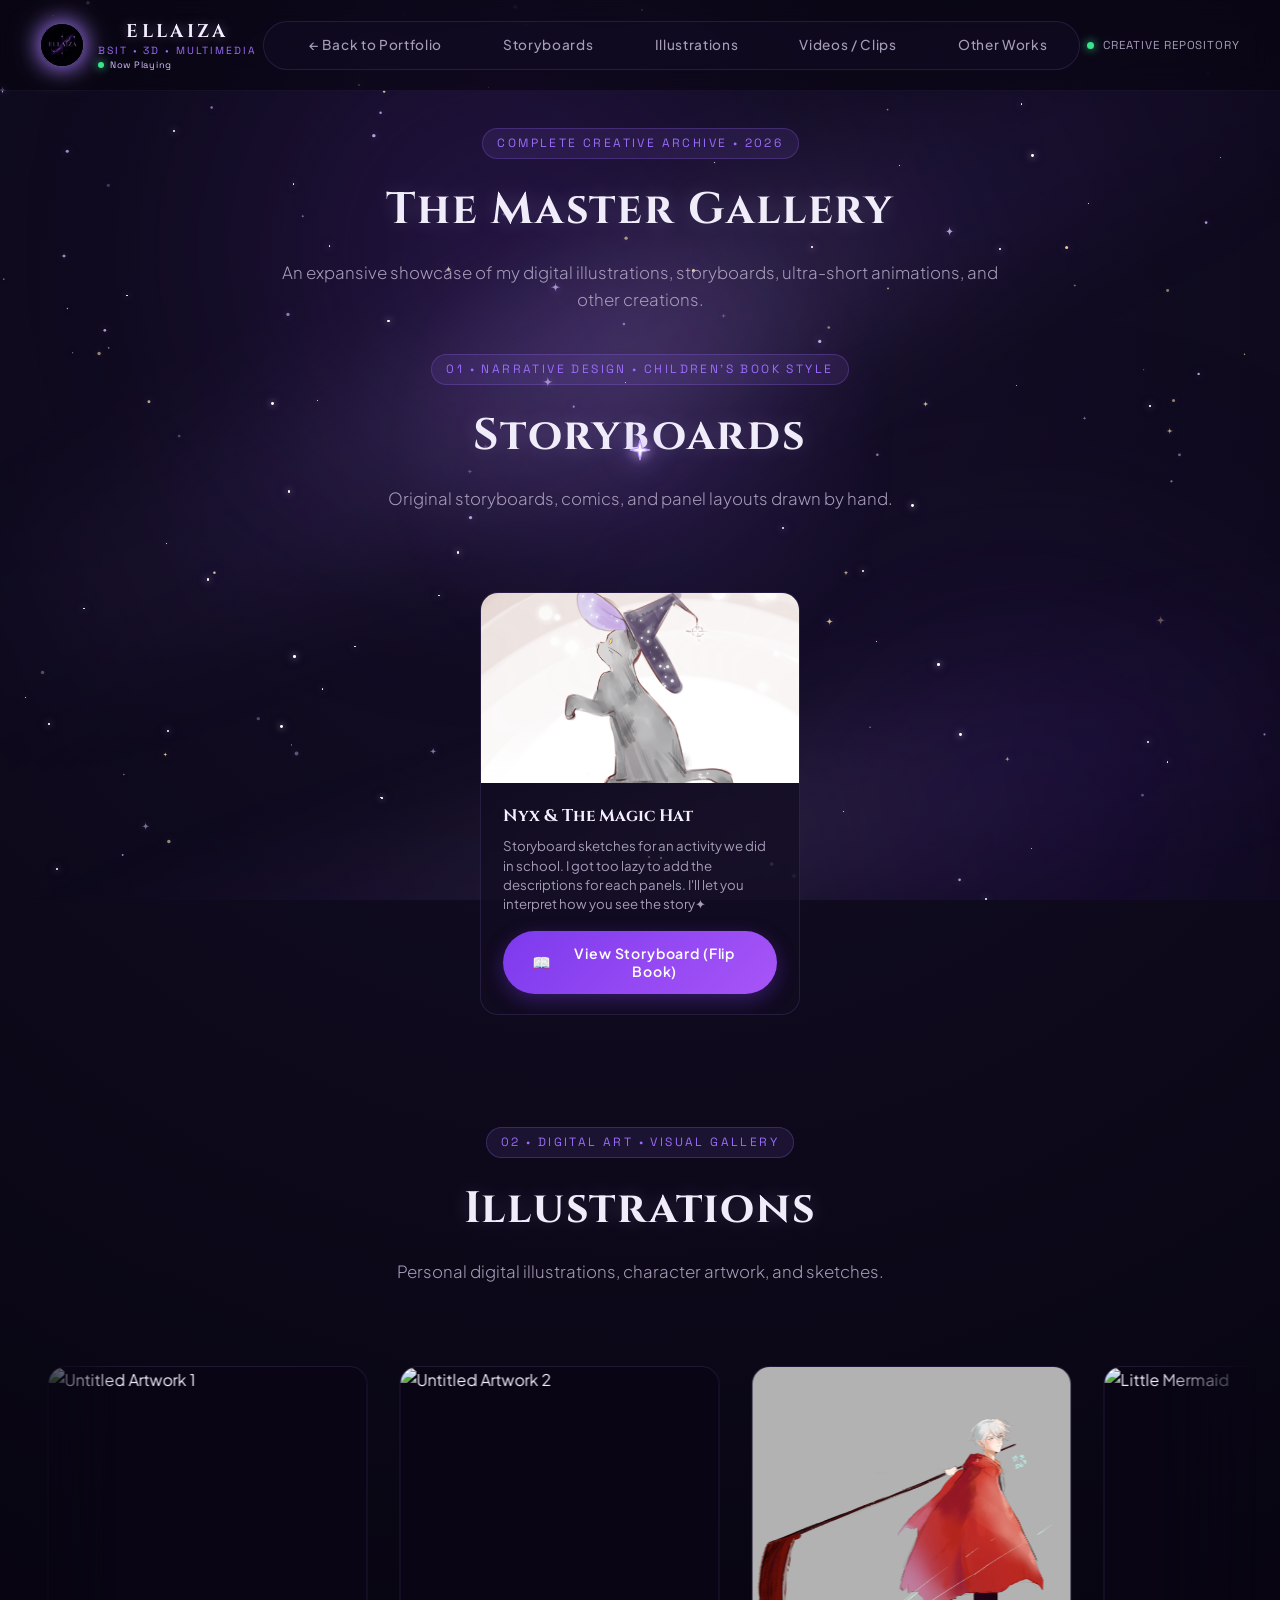
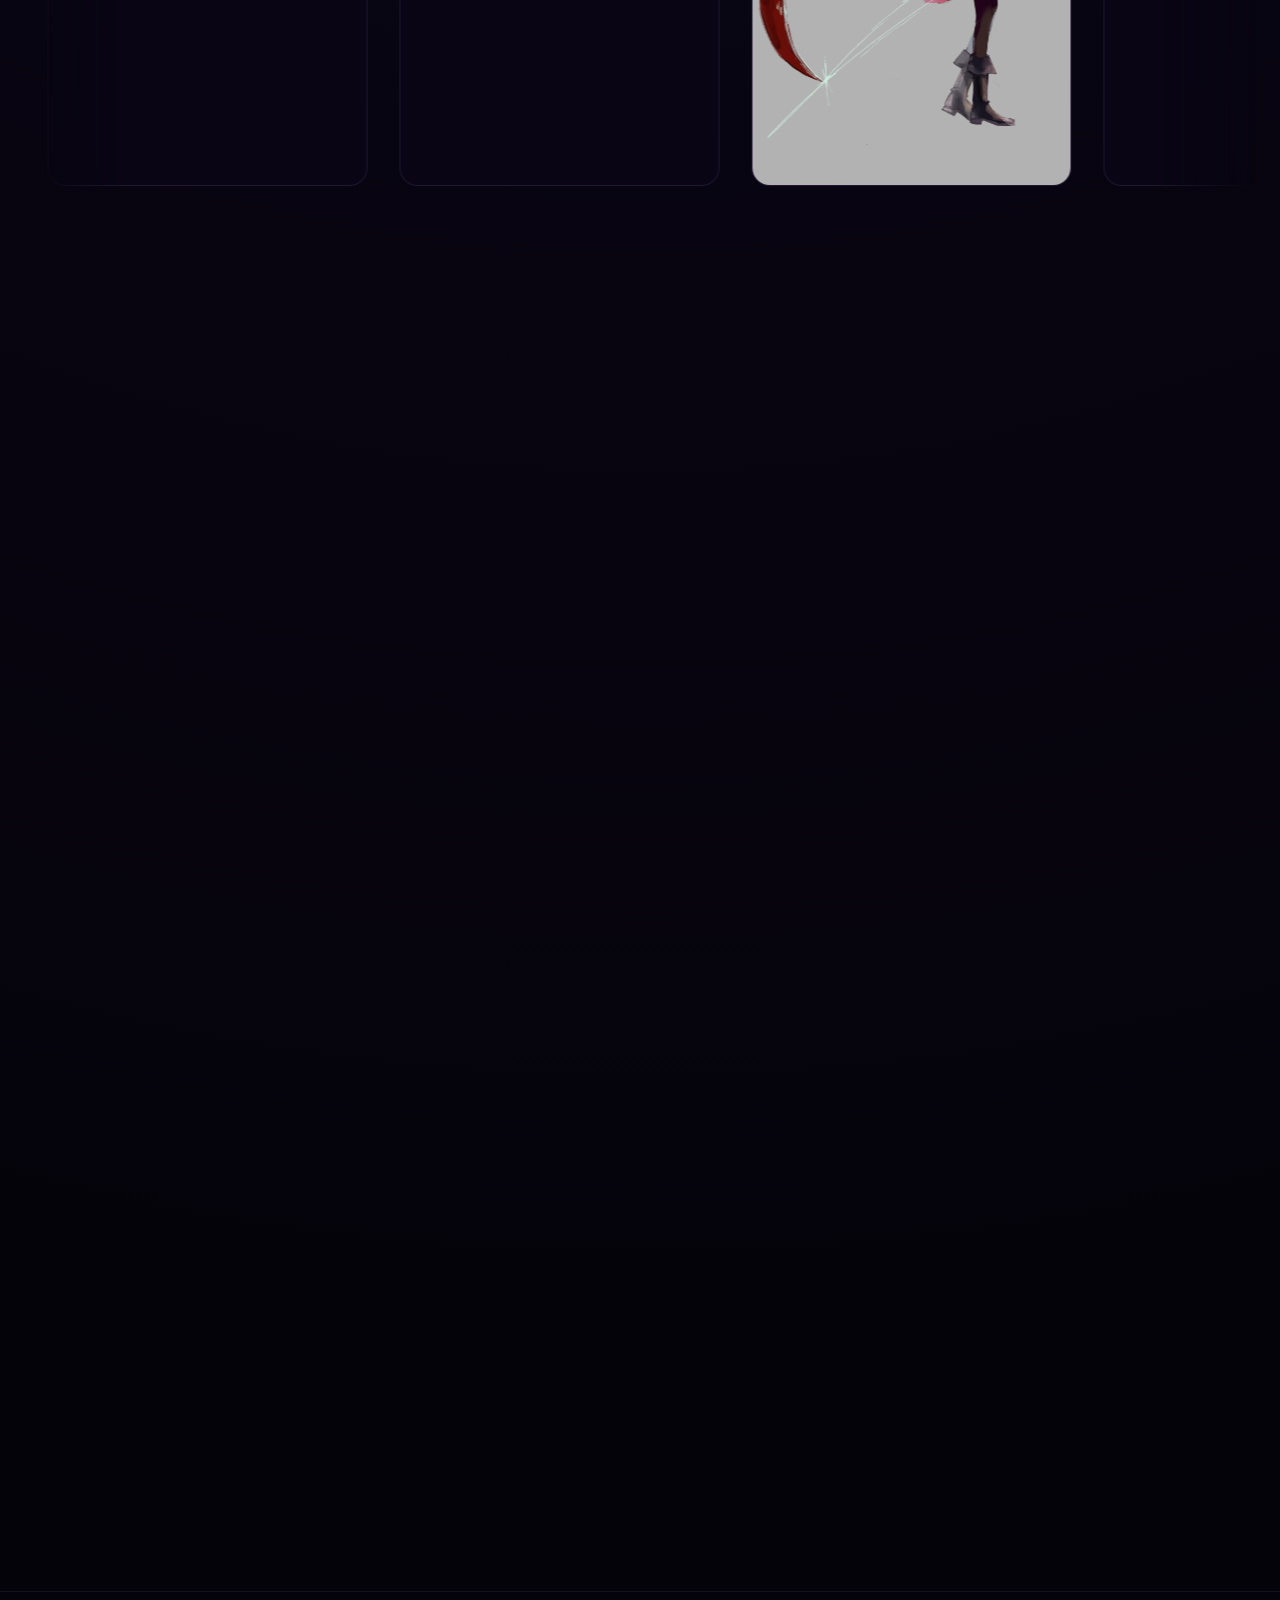
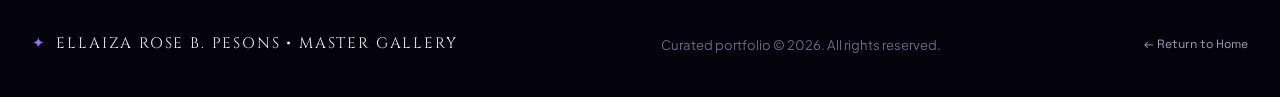
==== gallery.html @ b082fa16 "feat: complete  portfolio" ====
<!DOCTYPE html>
<html lang="en">

<head>
  <meta charset="UTF-8">
  <meta name="viewport" content="width=device-width, initial-scale=1.0">
  <title>The Master Gallery &bull; Ellaiza Rose B. Pesons &bull; 100% Hand-Drawn Showcase</title>
  <meta name="description"
    content="Master creative gallery of Ellaiza Rose B. Pesons: 100% hand-drawn storyboards, illustrations, videos and multimedia works.">

  <!-- Google Fonts -->
  <link rel="preconnect" href="https://fonts.googleapis.com">
  <link rel="preconnect" href="https://fonts.gstatic.com" crossorigin>
  <link
    href="https://fonts.googleapis.com/css2?family=Cinzel:wght@400;600;700;900&family=Plus+Jakarta+Sans:ital,wght@0,300;0,400;0,500;0,600;0,700;1,400&family=Space+Grotesk:wght@400;500;600;700&display=swap"
    rel="stylesheet">

  <link rel="stylesheet" href="style.css">
  <style>
    .gallery-hero {
      padding-top: 8rem;
      padding-bottom: 2.5rem;
      text-align: center;
    }

    .gallery-section-block {
      max-width: 1400px;
      margin: 0 auto 5.5rem auto;
      padding: 0 1.5rem;
    }

    .section-desc-badge {
      display: inline-block;
      font-family: var(--font-mono);
      font-size: 0.72rem;
      color: var(--accent-gold);
      background: rgba(252, 232, 166, 0.12);
      border: 1px solid rgba(252, 232, 166, 0.3);
      padding: 0.35rem 0.9rem;
      border-radius: 999px;
      margin-bottom: 0.6rem;
    }
  </style>
</head>

<body>

  <!-- Shooting Star Cursor -->
  <div class="star-cursor" id="star-cursor" aria-hidden="true">
    <svg class="cursor-svg" viewBox="0 0 24 24" fill="none" xmlns="http://www.w3.org/2000/svg">
      <path d="M12 1L14.2 9.8L23 12L14.2 14.2L12 23L9.8 14.2L1 12L9.8 9.8L12 1Z" fill="#F4EFFF" stroke="#BA9BFF"
        stroke-width="1.2" />
    </svg>
    <div class="cursor-trail-tail"></div>
  </div>
  <div class="cursor-glow" id="cursor-glow" aria-hidden="true"></div>

  <!-- Cosmic Canvas Particles -->
  <canvas id="stardust-canvas"></canvas>

  <!-- Parallax Cosmos Backdrop -->
  <div class="parallax-backdrop" aria-hidden="true">
    <div class="p-layer p-nebula" data-speed="0.12">
      <div class="nebula-orb orb-1"></div>
      <div class="nebula-orb orb-2"></div>
      <div class="nebula-orb orb-3"></div>
      <div class="galaxy-milky-dust dust-1"></div>
      <div class="galaxy-milky-dust dust-2"></div>
    </div>
    <div class="p-layer p-stars" id="stars-container" data-speed="0.2"></div>
  </div>

  <!-- Ambient Lo-fi Audio Player Tag for Gallery -->
  <audio id="bg-audio" loop preload="auto" autoplay>
    <source src="assets/Music/fassounds-good-night-lofi-cozy-chill-music-160166.mp3" type="audio/mpeg">
  </audio>

  <!-- Header Navigation -->
  <header class="site-header">
    <div class="header-inner">
      <button class="brand-crest" id="btn-view-logo" title="Click to toggle relaxing background vinyl music">
        <img src="assets/images/ellaiza-logo.png" alt="Ellaiza Logo Vinyl" class="brand-crest-img vinyl-spin"
          id="vinyl-disc">
        <div class="brand-info">
          <span class="brand-name">ELLAIZA</span>
          <span class="brand-role">BSIT &bull; 3D &bull; MULTIMEDIA</span>
          <span class="brand-music-badge">
            <span class="music-wave"></span>
            <span id="music-text">Now Playing</span>
          </span>
        </div>
      </button>

      <nav class="nav-links">
        <a href="index.html" class="nav-item">
          <span class="nav-dot"></span>
          <span>&larr; Back to Portfolio</span>
        </a>
        <a href="#storyboards" class="nav-item">
          <span class="nav-dot"></span>
          <span>Storyboards</span>
        </a>
        <a href="#illustrations" class="nav-item">
          <span class="nav-dot"></span>
          <span>Illustrations</span>
        </a>
        <a href="#videos" class="nav-item">
          <span class="nav-dot"></span>
          <span>Videos / Clips</span>
        </a>
        <a href="#other-works" class="nav-item">
          <span class="nav-dot"></span>
          <span>Other Works</span>
        </a>
      </nav>

      <div class="header-status">
        <span class="status-indicator"></span>
        <span class="status-text">CREATIVE REPOSITORY</span>
      </div>

      <!-- Mobile Hamburger Toggle Button -->
      <button class="mobile-menu-toggle" id="mobile-menu-toggle" aria-label="Toggle navigation menu">
        <span class="hamburger-bar"></span>
        <span class="hamburger-bar"></span>
        <span class="hamburger-bar"></span>
      </button>
    </div>

    <!-- Mobile Drawer Menu Overlay -->
    <div class="mobile-nav-drawer" id="mobile-nav-drawer">
      <div class="mobile-nav-inner">
        <a href="index.html" class="mobile-nav-item"><span>&larr; Back to Portfolio</span></a>
        <a href="#storyboards" class="mobile-nav-item"><span>Storyboards</span></a>
        <a href="#illustrations" class="mobile-nav-item"><span>Illustrations</span></a>
        <a href="#videos" class="mobile-nav-item"><span>Videos / Clips</span></a>
        <a href="#other-works" class="mobile-nav-item"><span>Other Works</span></a>
      </div>
    </div>
  </header>

  <main class="page-viewport">

    <!-- Gallery Hero Header -->
    <section class="gallery-hero">
      <div class="section-container">
        <div class="section-tag" data-reveal>
          <span>COMPLETE CREATIVE ARCHIVE &bull; 2026</span>
        </div>
        <h1 class="section-title" data-reveal>The Master Gallery</h1>
        <p class="section-subtitle" data-reveal style="max-width: 750px; margin: 0 auto;">
          An expansive showcase of my digital illustrations, storyboards, ultra-short animations, and
          other creations.
        </p>
      </div>
    </section>

    <!-- ========================================================
         SECTION 1: STORYBOARDS
         ======================================================== -->
    <section id="storyboards" class="gallery-section-block">
      <div class="section-header" data-reveal>
        <div class="section-tag">
          <span>01 &bull; NARRATIVE DESIGN &bull; CHILDREN'S BOOK STYLE</span>
        </div>
        <h2 class="section-title">Storyboards</h2>
        <p class="section-subtitle">
          Original storyboards, comics, and panel layouts drawn by hand.
        </p>
      </div>

      <!-- Centered Storyboards Showcase (Starts at center, fills out as more are added) -->
      <div class="storyboards-showcase-container" data-reveal>

        <!-- Card 2: Nyx & The Magic Hat -->
        <article class="storyboard-thumb-card">
          <div class="storyboard-thumb-media">
            <img src="assets/images/NyxStoryboard/8.png" alt="Nyx and the Magic Hat storyboard">
          </div>
          <div class="storyboard-thumb-info">
            <h3 class="storyboard-thumb-title">Nyx &amp; The Magic Hat</h3>
            <p class="storyboard-thumb-desc">Storyboard sketches for an activity we did in school. I got too lazy to add
              the descriptions for each panels. I'll let you interpret how you see the story✦</p>
            <button class="btn-celestial primary btn-open-book" data-book-id="nyx">
              <span class="btn-sparkle">📖</span>
              <span>View Storyboard (Flip Book)</span>
            </button>
          </div>
        </article>

      </div>
    </section>

    <!-- ========================================================
         SECTION 2: ILLUSTRATIONS
         ======================================================== -->
    <section id="illustrations" class="gallery-section-block">
      <div class="section-header" data-reveal>
        <div class="section-tag">
          <span>02 &bull; DIGITAL ART &bull; VISUAL GALLERY</span>
        </div>
        <h2 class="section-title">Illustrations</h2>
        <p class="section-subtitle">
          Personal digital illustrations, character artwork, and sketches.
        </p>
      </div>

      <!-- Autonomous Reverse-Sliding Showcase: Pure Images Only (Untitled Artworks) -->
      <div class="showcase-slider-wrap" data-reveal>
        <div class="showcase-track showcase-track-reverse">

          <div class="illustration-pure-item" data-title="Study"
            data-desc="Kaveh drawing for a side-profile drawing study">
            <img src="assets/images/Illustrations/Untitled_Artwork.png" alt="Untitled Artwork 1">
          </div>
          <div class="illustration-pure-item" data-title="Character Art" data-desc="Random character drawing">
            <img src="assets/images/Illustrations/Untitled_Artwork (1).png" alt="Untitled Artwork 2">
          </div>
          <div class="illustration-pure-item" data-title="Character Art" data-desc="Random character drawing">
            <img src="assets/images/Illustrations/Untitled_Artwork (2).png" alt="Untitled Artwork 3">
          </div>
          <div class="illustration-pure-item" data-title="Little Mermaid"
            data-desc="Silvery dress and hair as red as blood.">
            <img src="assets/images/Illustrations/Untitled_Artwork (3).png" alt="Little Mermaid">
          </div>
          <div class="illustration-pure-item" data-title="Sketch" data-desc="Tryng out character sketches">
            <img src="assets/images/Illustrations/Untitled_Artwork (4).png" alt="Sketch">
          </div>
          <div class="illustration-pure-item" data-title="Starry Eyed"
            data-desc="Ever wonder what it feels like to dream?">
            <img src="assets/images/Illustrations/Untitled_Artwork (5).png" alt="Cosmic Starlight Cat">
          </div>

          <!-- Duplicated for smooth infinite loop -->
          <div class="illustration-pure-item" data-title="Study"
            data-desc="Kaveh drawing for a side-profile drawing study">
            <img src="assets/images/Illustrations/Untitled_Artwork.png" alt="Untitled Artwork 1">
          </div>
          <div class="illustration-pure-item" data-title="Character Art" data-desc="Random character drawing">
            <img src="assets/images/Illustrations/Untitled_Artwork (1).png" alt="Untitled Artwork 2">
          </div>
          <div class="illustration-pure-item" data-title="Character Art" data-desc="Random character drawing">
            <img src="assets/images/Illustrations/Untitled_Artwork (2).png" alt="Untitled Artwork 3">
          </div>
          <div class="illustration-pure-item" data-title="Little Mermaid"
            data-desc="Silvery dress and hair as red as blood.">
            <img src="assets/images/Illustrations/Untitled_Artwork (3).png" alt="Little Mermaid">
          </div>
          <div class="illustration-pure-item" data-title="Sketch" data-desc="Tryng out character sketches">
            <img src="assets/images/Illustrations/Untitled_Artwork (4).png" alt="Sketch">
          </div>
          <div class="illustration-pure-item" data-title="Starry Eyed"
            data-desc="Ever wonder what it feels like to dream?">
            <img src="assets/images/Illustrations/Untitled_Artwork (5).png" alt="Cosmic Starlight Cat">
          </div>


        </div>
      </div>
    </section>

    <!-- ========================================================
         SECTION 3: VIDEOS / CLIPS
         ======================================================== -->
    <section id="videos" class="gallery-section-block">
      <div class="section-header" data-reveal>
        <div class="section-tag">
          <span>03 &bull; ANIMATION &bull; CLIPS</span>
        </div>
        <h2 class="section-title">Videos / Clips</h2>
        <p class="section-subtitle">
          Collection of hand-drawn animations. You know when you randomly get visual flashes of animations in your mind?
          Here's me trying to bring mine to life
        </p>
      </div>

      <!-- Autonomous Marquee: Video Clips Only -->
      <div class="showcase-slider-wrap" data-reveal>
        <div class="showcase-track">

          <div class="video-pure-item"
               data-title="Simple 4-Page Animation"
               data-category="PROCREATE ANIMATION"
               data-desc="Hand-drawn 4-page sequence animated directly on Procreate."
               data-video="assets/videos/Procreate-4Page.mp4">
            <video src="assets/videos/Procreate-4Page.mp4" autoplay loop muted playsinline></video>
            <div class="video-play-indicator">
              <div class="video-play-btn">▶</div>
            </div>
          </div>

          <!-- Duplicated for infinite marquee loop -->


        </div>
      </div>
    </section>

    <!-- ========================================================
         SECTION 4: OTHER WORKS (Branding, Resume, 3D Assets)
         ======================================================== -->
    <section id="other-works" class="gallery-section-block">
      <div class="section-header" data-reveal>
        <div class="section-tag">
          <span>04 &bull; MULTIMEDIA &bull; BRANDING &bull; 3D</span>
        </div>
        <h2 class="section-title">Other Works</h2>
        <p class="section-subtitle">
          Collection of other projects.
        </p>
      </div>

      <div class="parallax-gallery-container">

        <!-- Luminang Capstone -->
        <article class="gallery-card minimal-card glass-panel" data-reveal data-artifact="3">
          <div class="card-media-wrap">
            <img src="assets/images/luminang-website-hero.png" alt="Luminang Game Environment" class="gallery-img">
            <div class="media-overlay">
              <span class="preview-badge">View Details</span>
            </div>
          </div>
          <div class="card-content-minimal">
            <div class="card-meta">
              <span class="tag">CAPSTONE &bull; 3D</span>
              <span class="year">2026</span>
            </div>
            <h3 class="card-title">Luminang: Language Learning Mobile Game</h3>
          </div>
        </article>

        <!-- Resume & Profile -->
        <article class="gallery-card minimal-card glass-panel" data-reveal data-artifact="4">
          <div class="card-media-wrap">
            <img src="assets/images/ELLAIZA-RESUME.png" alt="Resume Preview" class="gallery-img">
            <div class="media-overlay">
              <span class="preview-badge">View Details</span>
            </div>
          </div>
          <div class="card-content-minimal">
            <div class="card-meta">
              <span class="tag">RESUME / CREDENTIALS</span>
              <span class="year">2026</span>
            </div>
            <h3 class="card-title">Official Resume • Credentials</h3>
          </div>
        </article>

        <!-- Ellaiza Logo -->
        <article class="gallery-card minimal-card glass-panel" data-reveal data-artifact="6">
          <div class="card-media-wrap">
            <img src="assets/images/ellaiza-logo.png" alt="Signature Galaxy Logo" class="gallery-img">
            <div class="media-overlay">
              <span class="preview-badge">View Details</span>
            </div>
          </div>
          <div class="card-content-minimal">
            <div class="card-meta">
              <span class="tag">BRAND LOGO</span>
              <span class="year">2026</span>
            </div>
            <h3 class="card-title">ELLAIZA &bull; Galaxy Logo</h3>
          </div>
        </article>

      </div>
    </section>

  </main>

  <!-- ========================================================
       SINGLE-PAGE INTERACTIVE FLIPBOOK MODAL (PURE ARTWORK)
       ======================================================== -->
  <div class="book-modal" id="book-modal" aria-hidden="true">
    <div class="book-modal-backdrop" id="book-backdrop"></div>
    <div class="book-container" role="dialog" aria-modal="true">
      <div class="book-header">
        <div class="book-header-title">
          <span class="sparkle-glyph">✦</span>
          <span id="book-title">Nyx &amp; The Magic Hat</span>
        </div>
        <button class="book-close-btn" id="book-close-btn" aria-label="Close Storyboard">✕</button>
      </div>

      <!-- Single Page Stage with 3D Page Flip Transitions -->
      <div class="book-single-stage">
        <div class="book-single-page" id="book-page-wrap">
          <img src="assets/images/girl-and-cat.png" alt="Storyboard Page" id="book-page-img">
        </div>
      </div>

      <!-- Book Navigation Controls (Flip Next / Previous Page) -->
      <div class="book-bottom-nav">
        <button class="btn-celestial ghost" id="book-prev-btn">
          <span>&larr; Flip Previous</span>
        </button>
        <button class="btn-celestial primary" id="book-next-btn">
          <span>Flip Next &rarr;</span>
          <span class="btn-sparkle">✦</span>
        </button>
      </div>
    </div>
  </div>

  <!-- Interactive Lightbox Modal for Other Works (No specs, no copy link) -->
  <div class="lightbox-modal" id="lightbox-modal" aria-hidden="true">
    <div class="lightbox-backdrop" id="lightbox-close-overlay"></div>
    <div class="lightbox-dialog glass-panel" role="dialog" aria-modal="true">
      <button class="lightbox-close" id="lightbox-close-btn" aria-label="Close modal">✕</button>
      <div class="lightbox-layout">
        <div class="lightbox-media-side">
          <img src="" alt="Artifact preview" id="lightbox-img" class="lightbox-image">
          <video src="" id="lightbox-video" class="lightbox-image" controls autoplay style="display: none; width: 100%; height: 100%; object-fit: contain;"></video>
        </div>
        <div class="lightbox-details-side">
          <span class="modal-category" id="lightbox-category">STORYBOARD</span>
          <h3 class="modal-title" id="lightbox-title">Artifact Title</h3>
          <p class="modal-desc" id="lightbox-desc">Detailed breakdown.</p>

          <div class="modal-palette">
            <h4>COLOR PROFILE</h4>
            <div class="modal-swatches" id="lightbox-swatches"></div>
          </div>

          <div class="modal-actions" id="lightbox-actions-container">
            <!-- Dynamically injected links without copy button -->
          </div>
        </div>
      </div>
    </div>
  </div>

  <footer class="site-footer">
    <div class="footer-inner">
      <div class="footer-brand">
        <span class="footer-sparkle">✦</span>
        <span>ELLAIZA ROSE B. PESONS &bull; MASTER GALLERY</span>
      </div>
      <p class="footer-copy">Curated portfolio &copy; 2026. All rights reserved.</p>
      <a href="index.html" class="footer-back-to-top">
        <span>&larr; Return to Home</span>
      </a>
    </div>
  </footer>

  <script src="main.js"></script>
  <script>
    // Single-Page Storyboard Flipbook Engine with 3D Page Flip Transitions
    document.addEventListener('DOMContentLoaded', () => {
      const bookModal = document.getElementById('book-modal');
      const bookCloseBtn = document.getElementById('book-close-btn');
      const bookBackdrop = document.getElementById('book-backdrop');
      const bookPrevBtn = document.getElementById('book-prev-btn');
      const bookNextBtn = document.getElementById('book-next-btn');
      const bookTitle = document.getElementById('book-title');
      const bookPageWrap = document.getElementById('book-page-wrap');
      const bookPageImg = document.getElementById('book-page-img');

      // Storyboard pages (pure images only, no text/chapters/page numbers)
      const storyboards = {
        nyx: {
          title: "Nyx & The Magic Hat",
          // Generates ['assets/images/NyxStoryboard/1.png', ... '51.png']
          pages: Array.from({ length: 51 }, (_, i) => `assets/images/NyxStoryboard/${i + 1}.png`)
        }
      };


      let activeStoryboardKey = 'nyx';
      let currentPageIndex = 0;
      let isFlipping = false;

      function renderPage(direction = 'none') {
        const sb = storyboards[activeStoryboardKey] || storyboards.nyx;
        const total = sb.pages.length;
        const targetSrc = sb.pages[currentPageIndex];

        bookTitle.innerHTML = sb.title;
        bookPrevBtn.disabled = currentPageIndex === 0;
        bookNextBtn.disabled = currentPageIndex === total - 1;
        bookPrevBtn.style.opacity = currentPageIndex === 0 ? '0.35' : '1';
        bookNextBtn.style.opacity = currentPageIndex === total - 1 ? '0.35' : '1';

        if (direction === 'none') {
          bookPageImg.src = targetSrc;
          return;
        }

        if (isFlipping) return;
        isFlipping = true;

        // 3D Page Flip Transition
        const exitClass = direction === 'next' ? 'flip-next-exit' : 'flip-prev-exit';
        const enterClass = direction === 'next' ? 'flip-next-enter' : 'flip-prev-enter';

        bookPageWrap.classList.add(exitClass);

        setTimeout(() => {
          bookPageImg.src = targetSrc;
          bookPageWrap.classList.remove(exitClass);
          bookPageWrap.classList.add(enterClass);

          // Force reflow
          void bookPageWrap.offsetWidth;

          bookPageWrap.classList.remove(enterClass);
          setTimeout(() => {
            isFlipping = false;
          }, 450);
        }, 220);
      }

      function flipNext() {
        const sb = storyboards[activeStoryboardKey] || storyboards.nyx;
        if (currentPageIndex < sb.pages.length - 1 && !isFlipping) {
          currentPageIndex++;
          renderPage('next');
        }
      }

      function flipPrev() {
        if (currentPageIndex > 0 && !isFlipping) {
          currentPageIndex--;
          renderPage('prev');
        }
      }

      document.querySelectorAll('.btn-open-book').forEach((btn) => {
        btn.addEventListener('click', () => {
          activeStoryboardKey = btn.getAttribute('data-book-id') || 'nyx';
          currentPageIndex = 0;
          renderPage('none');
          bookModal.classList.add('active');
          document.body.style.overflow = 'hidden';
        });
      });

      function closeBook() {
        bookModal.classList.remove('active');
        document.body.style.overflow = '';
      }

      if (bookCloseBtn) bookCloseBtn.addEventListener('click', closeBook);
      if (bookBackdrop) bookBackdrop.addEventListener('click', closeBook);
      if (bookPrevBtn) bookPrevBtn.addEventListener('click', flipPrev);
      if (bookNextBtn) bookNextBtn.addEventListener('click', flipNext);

      // Keyboard arrow flip support
      window.addEventListener('keydown', (e) => {
        if (!bookModal.classList.contains('active')) return;
        if (e.key === 'Escape') closeBook();
        if (e.key === 'ArrowRight' || e.key === 'PageDown' || e.key === ' ') {
          flipNext();
        }
        if (e.key === 'ArrowLeft' || e.key === 'PageUp') {
          flipPrev();
        }
      });

      // Swipe support on the single-page storyboard modal
      let touchStartX = 0;
      let touchEndX = 0;
      if (bookPageWrap) {
        bookPageWrap.addEventListener('touchstart', (e) => {
          touchStartX = e.changedTouches[0].screenX;
        }, { passive: true });
        bookPageWrap.addEventListener('touchend', (e) => {
          touchEndX = e.changedTouches[0].screenX;
          if (touchStartX - touchEndX > 45) flipNext();
          if (touchEndX - touchStartX > 45) flipPrev();
        }, { passive: true });
      }

      // Prevent native browser image drag across the entire page
      document.querySelectorAll('img').forEach((img) => {
        img.setAttribute('draggable', 'false');
        img.addEventListener('dragstart', (e) => e.preventDefault());
      });

      // ======================================================================
      // CLICKABLE ILLUSTRATIONS: VIEW FULL ORIGINAL IMAGE IN LIGHTBOX
      // (Only triggers on clean click, not after a drag/swipe gesture)
      // ======================================================================
      let wasDragged = false;

      document.querySelectorAll('.illustration-pure-item').forEach((item) => {
        item.style.cursor = 'none';
        item.addEventListener('click', (e) => {
          if (wasDragged) {
            wasDragged = false;
            return;
          }
          const img = item.querySelector('img');
          if (!img) return;
          const fullSrc = img.getAttribute('src');

          const modal = document.getElementById('lightbox-modal');
          const modalImg = document.getElementById('lightbox-img');
          const modalVideo = document.getElementById('lightbox-video');
          const modalTitle = document.getElementById('lightbox-title');
          const modalCategory = document.getElementById('lightbox-category');
          const modalDesc = document.getElementById('lightbox-desc');
          const swatchesContainer = document.getElementById('lightbox-swatches');
          const actionsContainer = document.getElementById('lightbox-actions-container');

          if (modal && modalImg) {
            if (modalVideo) {
              modalVideo.pause();
              modalVideo.style.display = 'none';
            }
            modalImg.style.display = 'block';
            modalImg.src = fullSrc;
            if (modalTitle) modalTitle.textContent = item.dataset.title || 'Digital Illustration Artwork';
            if (modalCategory) modalCategory.textContent = item.dataset.category || 'ORIGINAL RESOLUTION';
            if (modalDesc) modalDesc.textContent = item.dataset.desc || 'Full high-definition original artwork render.';
            // Auto-extract dominant colors from artwork image or fallback to data-colors
            if (swatchesContainer) {
              swatchesContainer.innerHTML = '';

              if (item.dataset.colors) {
                // If manual data-colors attribute is specified, prioritize it
                const colors = item.dataset.colors.split(',');
                colors.forEach(col => {
                  const swatch = document.createElement('div');
                  swatch.className = 'modal-swatch';
                  swatch.style.background = col.trim();
                  swatch.title = col.trim();
                  swatchesContainer.appendChild(swatch);
                });
              } else {
                // Automatically extract the top 5 distinct harmonious colors using an off-screen canvas
                extractPaletteFromImage(fullSrc, 5, (colors) => {
                  swatchesContainer.innerHTML = '';
                  colors.forEach(col => {
                    const swatch = document.createElement('div');
                    swatch.className = 'modal-swatch';
                    swatch.style.background = col;
                    swatch.title = col;
                    swatchesContainer.appendChild(swatch);
                  });
                });
              }
            }

            if (actionsContainer) {
              actionsContainer.innerHTML = `
                <a href="${fullSrc}" target="_blank" class="btn-celestial primary">
                  <span class="btn-sparkle">✦</span>
                  <span>Open Full Image in New Tab ↗</span>
                </a>
              `;
            }
            modal.classList.add('active');
            document.body.style.overflow = 'hidden';
          }
        });
      });

      // CLICKABLE VIDEOS / CLIPS: PLAY FULL VIDEO IN LIGHTBOX
      document.querySelectorAll('.video-pure-item').forEach((item) => {
        item.style.cursor = 'none';
        item.addEventListener('click', (e) => {
          if (wasDragged) {
            wasDragged = false;
            return;
          }
          const videoEl = item.querySelector('video') || item.querySelector('img');
          const videoSrc = item.dataset.video || (videoEl ? videoEl.getAttribute('src') : '');
          if (!videoSrc) return;

          const modal = document.getElementById('lightbox-modal');
          const modalImg = document.getElementById('lightbox-img');
          const modalVideo = document.getElementById('lightbox-video');
          const modalTitle = document.getElementById('lightbox-title');
          const modalCategory = document.getElementById('lightbox-category');
          const modalDesc = document.getElementById('lightbox-desc');
          const swatchesContainer = document.getElementById('lightbox-swatches');
          const actionsContainer = document.getElementById('lightbox-actions-container');

          if (modal && modalVideo) {
            if (modalImg) modalImg.style.display = 'none';
            modalVideo.style.display = 'block';
            modalVideo.src = videoSrc;
            modalVideo.currentTime = 0;
            modalVideo.play().catch(() => {});

            if (modalTitle) modalTitle.textContent = item.dataset.title || 'Animation Clip';
            if (modalCategory) modalCategory.textContent = item.dataset.category || 'ANIMATION / VIDEO';
            if (modalDesc) modalDesc.textContent = item.dataset.desc || 'Short sequence animation clip.';
            if (swatchesContainer) swatchesContainer.innerHTML = '';

            if (actionsContainer) {
              actionsContainer.innerHTML = `
                <a href="${videoSrc}" target="_blank" class="btn-celestial primary">
                  <span class="btn-sparkle">✦</span>
                  <span>Open Video in New Tab ↗</span>
                </a>
              `;
            }

            modal.classList.add('active');
            document.body.style.overflow = 'hidden';
          }
        });
      });

      // Color extraction engine using HTML5 canvas
      function extractPaletteFromImage(src, colorCount, callback) {
        const tempImg = new Image();
        tempImg.crossOrigin = 'Anonymous';
        tempImg.onload = () => {
          try {
            const canvas = document.createElement('canvas');
            const ctx = canvas.getContext('2d');
            // Sample image at low res for instant performance
            const sampleSize = 64;
            canvas.width = sampleSize;
            canvas.height = sampleSize;
            ctx.drawImage(tempImg, 0, 0, sampleSize, sampleSize);
            const imgData = ctx.getImageData(0, 0, sampleSize, sampleSize).data;

            const colorBuckets = {};
            for (let i = 0; i < imgData.length; i += 16) {
              const r = imgData[i];
              const g = imgData[i + 1];
              const b = imgData[i + 2];
              const a = imgData[i + 3];
              if (a < 128) continue; // Skip transparency

              // Quantize to bucket similar shades
              const qr = Math.round(r / 28) * 28;
              const qg = Math.round(g / 28) * 28;
              const qb = Math.round(b / 28) * 28;
              const key = `${qr},${qg},${qb}`;
              colorBuckets[key] = (colorBuckets[key] || 0) + 1;
            }

            const sorted = Object.entries(colorBuckets)
              .sort((a, b) => b[1] - a[1])
              .map(entry => {
                const [r, g, b] = entry[0].split(',').map(Number);
                const toHex = (c) => Math.min(255, Math.max(0, c)).toString(16).padStart(2, '0');
                return `#${toHex(r)}${toHex(g)}${toHex(b)}`;
              });

            // Filter for distinct colors (avoid near duplicates)
            const distinct = [];
            for (const hex of sorted) {
              if (distinct.length >= colorCount) break;
              distinct.push(hex);
            }
            callback(distinct.length ? distinct : ['#9b6cfa', '#f5b544', '#1f1338', '#ffffff']);
          } catch (e) {
            callback(['#9b6cfa', '#f5b544', '#1f1338', '#ffffff']);
          }
        };
        tempImg.onerror = () => {
          callback(['#9b6cfa', '#f5b544', '#1f1338', '#ffffff']);
        };
        tempImg.src = src;
      }

      // ======================================================================
      // CONTINUOUS AUTO-SLIDING ENGINE WITH DRAGGING & SEAMLESS RESUME
      // ======================================================================
      document.querySelectorAll('.showcase-slider-wrap').forEach((slider) => {
        const track = slider.querySelector('.showcase-track, .showcase-track-reverse');
        if (!track) return;

        const isReverse = track.classList.contains('showcase-track-reverse');
        let speed = isReverse ? 0.75 : -0.75; // Direction & auto-slide speed
        let offset = 0;
        let isDown = false;
        let isHovered = false;
        let startX = 0;
        let dragStartOffset = 0;
        let moveDistance = 0;

        slider.addEventListener('mouseenter', () => { isHovered = true; });
        slider.addEventListener('mouseleave', () => {
          isHovered = false;
          if (isDown) {
            isDown = false;
            slider.classList.remove('user-dragging');
          }
        });

        slider.addEventListener('mousedown', (e) => {
          if (e.button !== 0) return;
          isDown = true;
          moveDistance = 0;
          slider.classList.add('user-dragging');
          startX = e.pageX;
          dragStartOffset = offset;
        });

        window.addEventListener('mouseup', () => {
          if (!isDown) return;
          isDown = false;
          slider.classList.remove('user-dragging');
          if (moveDistance > 8) {
            wasDragged = true;
            setTimeout(() => { wasDragged = false; }, 150);
          }
        });

        window.addEventListener('mousemove', (e) => {
          if (!isDown) return;
          const diff = e.pageX - startX;
          moveDistance = Math.abs(diff);
          offset = dragStartOffset + diff;
        });

        // Touch support for mobile / touchpads
        slider.addEventListener('touchstart', (e) => {
          slider.classList.add('user-dragging');
          startX = e.touches[0].pageX;
          dragStartOffset = offset;
        }, { passive: true });

        slider.addEventListener('touchmove', (e) => {
          const diff = e.touches[0].pageX - startX;
          offset = dragStartOffset + diff;
        }, { passive: true });

        slider.addEventListener('touchend', () => {
          slider.classList.remove('user-dragging');
        }, { passive: true });

        // Continuous silky animation loop
        function tick() {
          const halfWidth = track.scrollWidth / 2;
          const hasOverflow = track.children.length > 3 && track.scrollWidth > slider.clientWidth;

          if (hasOverflow) {
            // Only auto-slide when not dragging and not hovering
            if (!isDown && !isHovered) {
              offset += speed;
            }

            // Infinite seamless wraparound
            if (halfWidth > 0) {
              while (offset <= -halfWidth) offset += halfWidth;
              while (offset > 0) offset -= halfWidth;
            }

            track.style.transform = `translateX(${offset}px)`;
          } else {
            // Keep centered when items don't overflow
            track.style.transform = '';
          }

          requestAnimationFrame(tick);
        }

        requestAnimationFrame(tick);
      });
    });
  </script>
</body>

</html>
---- style.css ----
/* ==========================================================================
   ELLAIZA ETHEREAL PORTFOLIO - DESIGN SYSTEM & MOTION ENGINE
   ========================================================================== */

:root {
  /* Color Tokens */
  --bg-abyss: #05030a;
  --bg-deep: #0b0716;
  --bg-card: rgba(18, 12, 33, 0.65);
  --bg-card-hover: rgba(28, 18, 52, 0.85);
  --border-subtle: rgba(162, 130, 240, 0.15);
  --border-focus: rgba(186, 155, 255, 0.45);

  --primary: #9b6cfa;
  --primary-glow: rgba(155, 108, 250, 0.35);
  --accent-lavender: #d8c2ff;
  --accent-soft: #f4efff;
  --accent-gold: #fce8a6;

  --text-main: #f0ecfa;
  --text-muted: #a69bb8;
  --text-dim: #716685;

  /* Typography */
  --font-heading: 'Cinzel', serif;
  --font-body: 'Plus Jakarta Sans', sans-serif;
  --font-mono: 'Space Grotesk', monospace;

  /* Transitions */
  --ease-out-expo: cubic-bezier(0.16, 1, 0.3, 1);
  --ease-in-out: cubic-bezier(0.4, 0, 0.2, 1);
  --transition-fast: 0.2s var(--ease-out-expo);
  --transition-med: 0.4s var(--ease-out-expo);
  --transition-slow: 0.8s var(--ease-out-expo);
}

/* ==========================================================================
   RESET & BASE STYLING
   ========================================================================== */
*,
*::before,
*::after {
  box-sizing: border-box;
  margin: 0;
  padding: 0;
}

html {
  scroll-behavior: smooth;
  font-size: 16px;
  background-color: var(--bg-abyss);
  color: var(--text-main);
  overflow-x: hidden;
  cursor: none;
  /* Custom star cursor will replace default */
}

body {
  font-family: var(--font-body);
  line-height: 1.6;
  background: radial-gradient(circle at 50% 10%, #150f28 0%, #080512 45%, var(--bg-abyss) 85%);
  min-height: 100vh;
  position: relative;
  overflow-x: hidden;
  -webkit-font-smoothing: antialiased;
}

a,
button,
input,
select,
textarea,
.gallery-card,
.brand-crest {
  cursor: none;
  /* Let star cursor handle clicks */
}

a {
  color: inherit;
  text-decoration: none;
  transition: all var(--transition-fast);
}

button {
  border: none;
  outline: none;
  background: none;
  font-family: inherit;
}

/* Global aesthetic scrollbar hiding: content remains scrollable, scrollbars disappear */
html,
body,
* {
  scrollbar-width: none !important;
  /* Firefox */
  -ms-overflow-style: none !important;
  /* IE/Edge */
}

::-webkit-scrollbar {
  width: 0px !important;
  height: 0px !important;
  display: none !important;
  /* Chrome, Safari, Opera */
}

/* ==========================================================================
   SHOOTING STAR CURSOR (Interactive Follower)
   ========================================================================== */
.star-cursor {
  position: fixed;
  top: 0;
  left: 0;
  width: 22px;
  height: 22px;
  pointer-events: none;
  z-index: 99999999;
  transform: translate(-50%, -50%);
  transition: transform 0.08s ease-out;
  filter: drop-shadow(0 0 6px rgba(216, 194, 255, 0.9)) drop-shadow(0 0 14px rgba(155, 108, 250, 0.7));
}

.cursor-glow {
  position: fixed;
  width: 520px;
  height: 520px;
  border-radius: 50%;
  pointer-events: none;
  transform: translate(-50%, -50%);
  background: radial-gradient(circle, rgba(155, 108, 250, 0.12) 0%, rgba(155, 108, 250, 0) 70%);
  z-index: 99999998;
  transition: opacity 0.3s ease;
}

.cursor-svg {
  width: 100%;
  height: 100%;
  animation: starSpinSlow 12s linear infinite;
}

@keyframes starSpinSlow {
  from {
    transform: rotate(0deg);
  }

  to {
    transform: rotate(360deg);
  }
}

.cursor-trail-tail {
  position: absolute;
  top: 50%;
  left: 50%;
  width: 2px;
  height: 2px;
  border-radius: 50%;
  background: #fff;
  box-shadow: 0 0 8px #d8c2ff;
  pointer-events: none;
}

.star-cursor.clicking {
  transform: translate(-50%, -50%) scale(1.4) rotate(45deg);
  filter: drop-shadow(0 0 12px #fff) drop-shadow(0 0 20px #9b6cfa);
}

.cursor-glow {
  position: fixed;
  width: 520px;
  height: 520px;
  border-radius: 50%;
  pointer-events: none;
  transform: translate(-50%, -50%);
  background: radial-gradient(circle, rgba(155, 108, 250, 0.12) 0%, rgba(155, 108, 250, 0) 70%);
  z-index: 4;
  transition: opacity 0.3s ease;
}

/* ==========================================================================
   CANVAS & PARTICLES
   ========================================================================== */
#stardust-canvas {
  position: fixed;
  top: 0;
  left: 0;
  width: 100vw;
  height: 100vh;
  pointer-events: none;
  z-index: 5;
}

/* ==========================================================================
   MULTI-PLANE PARALLAX BACKDROP & GALAXY COSMOS
   ========================================================================== */
.parallax-backdrop {
  position: fixed;
  top: 0;
  left: 0;
  width: 100vw;
  height: 100vh;
  pointer-events: none;
  z-index: 1;
  overflow: hidden;
}

.p-layer {
  position: absolute;
  top: 0;
  left: 0;
  width: 100%;
  height: 140%;
  will-change: transform;
}

/* Nebula Glows & Galaxy Dust Bands */
.nebula-orb {
  position: absolute;
  border-radius: 50%;
  filter: blur(110px);
  opacity: 0.38;
  animation: nebulaFloat 18s ease-in-out infinite alternate;
}

.orb-1 {
  width: 700px;
  height: 700px;
  top: -100px;
  left: 12%;
  background: radial-gradient(circle, #4d248b 0%, rgba(77, 36, 139, 0) 70%);
}

.orb-2 {
  width: 800px;
  height: 800px;
  top: 35%;
  right: -150px;
  background: radial-gradient(circle, #2d165c 0%, rgba(45, 22, 92, 0) 70%);
  animation-duration: 24s;
}

.orb-3 {
  width: 600px;
  height: 600px;
  top: 75%;
  left: 5%;
  background: radial-gradient(circle, #5b28a8 0%, rgba(91, 40, 168, 0) 70%);
  animation-duration: 20s;
}

.galaxy-milky-dust {
  position: absolute;
  width: 120%;
  height: 180px;
  background: linear-gradient(90deg, transparent 0%, rgba(155, 108, 250, 0.08) 25%, rgba(216, 194, 255, 0.15) 50%, rgba(124, 58, 237, 0.08) 75%, transparent 100%);
  filter: blur(50px);
  transform: rotate(-25deg);
  pointer-events: none;
}

.dust-1 {
  top: 20%;
  left: -10%;
  animation: galaxyDrift 30s infinite ease-in-out alternate;
}

.dust-2 {
  top: 60%;
  left: -5%;
  transform: rotate(-15deg);
  opacity: 0.7;
  animation: galaxyDrift 35s infinite ease-in-out alternate-reverse;
}

@keyframes galaxyDrift {
  0% {
    transform: rotate(-25deg) translateY(0px);
  }

  100% {
    transform: rotate(-22deg) translateY(40px);
  }
}

@keyframes nebulaFloat {
  0% {
    transform: translate(0, 0) scale(1);
  }

  50% {
    transform: translate(30px, 40px) scale(1.08);
  }

  100% {
    transform: translate(-25px, -30px) scale(0.95);
  }
}

/* Plane 1: Stars */
.star-dot {
  position: absolute;
  background-color: #fff;
  border-radius: 50%;
  box-shadow: 0 0 6px rgba(255, 255, 255, 0.8), 0 0 12px rgba(186, 155, 255, 0.5);
  animation: starTwinkle var(--twinkle-dur, 3s) ease-in-out infinite var(--twinkle-del, 0s);
}

@keyframes starTwinkle {

  0%,
  100% {
    opacity: 0.2;
    transform: scale(0.8);
  }

  50% {
    opacity: 0.95;
    transform: scale(1.25);
  }
}

/* Plane 2: Celestial Geometry */
.celestial-orbit {
  position: absolute;
  border-radius: 50%;
  border: 1px dashed rgba(186, 155, 255, 0.12);
  top: 15%;
  right: 10%;
  pointer-events: none;
  animation: orbitSpin 120s linear infinite;
}

.orbit-large {
  width: 700px;
  height: 700px;
}

.orbit-medium {
  width: 500px;
  height: 500px;
  border-style: solid;
  border-color: rgba(186, 155, 255, 0.08);
  top: 25%;
  right: 16%;
  animation: orbitSpin 90s linear infinite reverse;
}

@keyframes orbitSpin {
  from {
    transform: rotate(0deg);
  }

  to {
    transform: rotate(360deg);
  }
}

/* Plane 3: Floating Four-Point Sparkles */
.float-star {
  position: absolute;
  font-size: 1.25rem;
  color: var(--accent-lavender);
  opacity: 0.45;
  text-shadow: 0 0 12px rgba(216, 194, 255, 0.85);
  animation: starFloat 6s ease-in-out infinite alternate;
}

.float-star.s2 {
  animation-duration: 7s;
  animation-delay: 1s;
}

.float-star.s3 {
  animation-duration: 8s;
  animation-delay: 2s;
}

.float-star.s4 {
  animation-duration: 5.5s;
  animation-delay: 1.5s;
}

.float-star.s7 {
  animation-duration: 6.5s;
  animation-delay: 2.5s;
}

.float-star.s8 {
  animation-duration: 7.5s;
  animation-delay: 3s;
}

@keyframes starFloat {
  0% {
    transform: translateY(0px) rotate(0deg);
    opacity: 0.3;
  }

  100% {
    transform: translateY(-24px) rotate(15deg);
    opacity: 0.85;
  }
}

/* ==========================================================================
   SITE HEADER & NAVIGATION
   ========================================================================== */
.site-header {
  position: fixed;
  top: 0;
  left: 0;
  width: 100%;
  z-index: 50;
  padding: 1.2rem 2.5rem;
  transition: all var(--transition-med);
  background: rgba(5, 3, 10, 0.5);
  backdrop-filter: blur(16px);
  -webkit-backdrop-filter: blur(16px);
  border-bottom: 1px solid rgba(162, 130, 240, 0.08);
}

.site-header.scrolled {
  padding: 0.8rem 2.5rem;
  background: rgba(5, 3, 10, 0.9);
  border-bottom: 1px solid var(--border-subtle);
  box-shadow: 0 10px 30px rgba(0, 0, 0, 0.6);
}

.header-inner {
  max-width: 1400px;
  margin: 0 auto;
  display: flex;
  align-items: center;
  justify-content: space-between;
}

.brand-crest {
  display: flex;
  align-items: center;
  gap: 0.9rem;
  cursor: none;
  position: relative;
}

.brand-crest-img {
  width: 44px;
  height: 44px;
  border-radius: 50%;
  object-fit: cover;
  border: 1px solid var(--border-focus);
  box-shadow: 0 0 15px var(--primary-glow);
  transition: transform var(--transition-med), box-shadow var(--transition-med);
}

/* Vinyl Rotating State */
.brand-crest-img.vinyl-spin {
  animation: vinylRotate 8s linear infinite;
  box-shadow: 0 0 20px var(--primary), 0 0 35px rgba(216, 194, 255, 0.4);
}

.brand-crest-img.vinyl-paused {
  animation: vinylRotate 8s linear infinite;
  animation-play-state: paused;
}

@keyframes vinylRotate {
  from {
    transform: rotate(0deg);
  }

  to {
    transform: rotate(360deg);
  }
}

.brand-crest:hover .brand-crest-img:not(.vinyl-spin) {
  transform: scale(1.08) rotate(10deg);
  box-shadow: 0 0 25px var(--primary);
}

.brand-music-badge {
  font-family: var(--font-mono);
  font-size: 0.58rem;
  letter-spacing: 0.08em;
  color: var(--accent-lavender);
  display: flex;
  align-items: center;
  gap: 0.35rem;
  margin-top: 2px;
}

.music-wave {
  display: inline-block;
  width: 6px;
  height: 6px;
  border-radius: 50%;
  background: var(--primary);
}

.brand-crest-img.vinyl-spin~.brand-info .music-wave {
  animation: pulseStatus 1s infinite ease-in-out;
  background: #39e58c;
  box-shadow: 0 0 8px #39e58c;
}

.brand-info {
  display: flex;
  flex-direction: column;
}

.brand-name {
  font-family: var(--font-heading);
  font-size: 1.15rem;
  font-weight: 700;
  letter-spacing: 0.18em;
  color: var(--accent-soft);
  text-shadow: 0 0 12px rgba(216, 194, 255, 0.4);
}

.brand-role {
  font-family: var(--font-mono);
  font-size: 0.65rem;
  letter-spacing: 0.18em;
  color: var(--primary);
}

.nav-links {
  display: flex;
  align-items: center;
  gap: 1.8rem;
  background: rgba(22, 16, 40, 0.4);
  padding: 0.45rem 1.4rem;
  border-radius: 999px;
  border: 1px solid var(--border-subtle);
}

.nav-item {
  display: flex;
  align-items: center;
  gap: 0.5rem;
  font-size: 0.85rem;
  font-weight: 500;
  color: var(--text-muted);
  letter-spacing: 0.05em;
  padding: 0.35rem 0.6rem;
  border-radius: 999px;
  position: relative;
}

.nav-dot {
  width: 5px;
  height: 5px;
  border-radius: 50%;
  background-color: transparent;
  transition: all var(--transition-fast);
}

.nav-item:hover,
.nav-item.active {
  color: var(--text-main);
}

.nav-item.active .nav-dot {
  background-color: var(--primary);
  box-shadow: 0 0 8px var(--primary);
}

.header-status {
  display: flex;
  align-items: center;
  gap: 0.6rem;
  font-family: var(--font-mono);
  font-size: 0.72rem;
  letter-spacing: 0.08em;
  color: var(--text-muted);
}

.status-indicator {
  width: 7px;
  height: 7px;
  border-radius: 50%;
  background: #39e58c;
  box-shadow: 0 0 10px #39e58c;
  animation: pulseStatus 2s infinite ease-in-out;
}

@keyframes pulseStatus {

  0%,
  100% {
    opacity: 0.5;
    transform: scale(0.9);
  }

  50% {
    opacity: 1;
    transform: scale(1.3);
  }
}

/* ==========================================================================
   GLASSMORPHISM & COMMON COMPONENT STYLES
   ========================================================================== */
.glass-panel {
  background: var(--bg-card);
  backdrop-filter: blur(20px);
  -webkit-backdrop-filter: blur(20px);
  border: 1px solid var(--border-subtle);
  border-radius: 20px;
  transition: all var(--transition-med);
}

.glass-panel:hover {
  background: var(--bg-card-hover);
  border-color: var(--border-focus);
  box-shadow: 0 15px 40px rgba(0, 0, 0, 0.4), 0 0 25px rgba(155, 108, 250, 0.15);
}

.glass-card {
  background: rgba(20, 15, 38, 0.5);
  backdrop-filter: blur(12px);
  border: 1px solid var(--border-subtle);
  border-radius: 16px;
  padding: 1.8rem;
  transition: all var(--transition-med);
}

.glass-card:hover {
  transform: translateY(-5px);
  border-color: var(--border-focus);
  box-shadow: 0 10px 25px rgba(0, 0, 0, 0.3), 0 0 20px rgba(155, 108, 250, 0.2);
}

/* Buttons */
.btn-celestial {
  display: inline-flex;
  align-items: center;
  gap: 0.6rem;
  padding: 0.85rem 1.8rem;
  border-radius: 999px;
  font-size: 0.88rem;
  font-weight: 600;
  letter-spacing: 0.06em;
  transition: all var(--transition-med);
  position: relative;
  overflow: hidden;
}

.btn-celestial.primary {
  background: linear-gradient(135deg, #7c3aed 0%, #a855f7 100%);
  color: #fff;
  box-shadow: 0 6px 20px rgba(124, 58, 237, 0.35);
}

.btn-celestial.primary:hover {
  transform: translateY(-2px);
  box-shadow: 0 10px 30px rgba(124, 58, 237, 0.55), 0 0 20px rgba(168, 85, 247, 0.4);
}

.btn-celestial.ghost {
  background: rgba(255, 255, 255, 0.04);
  border: 1px solid var(--border-subtle);
  color: var(--text-main);
}

.btn-celestial.ghost:hover {
  background: rgba(255, 255, 255, 0.09);
  border-color: var(--border-focus);
  transform: translateY(-2px);
}

.btn-sparkle {
  color: var(--accent-gold);
  font-size: 0.95rem;
}

.btn-arrow {
  transition: transform var(--transition-fast);
}

.btn-celestial:hover .btn-arrow {
  transform: translateX(4px);
}

/* Section Common Layout */
.page-viewport {
  position: relative;
  z-index: 10;
}

.section {
  padding: 6rem 2rem;
  max-width: 1350px;
  margin: 0 auto;
}

.section-container {
  width: 100%;
}

.section-header {
  text-align: center;
  max-width: 700px;
  margin: 0 auto 3.5rem auto;
}

.section-tag {
  display: inline-block;
  font-family: var(--font-mono);
  font-size: 0.75rem;
  letter-spacing: 0.2em;
  color: var(--primary);
  background: rgba(155, 108, 250, 0.1);
  padding: 0.3rem 0.9rem;
  border-radius: 999px;
  border: 1px solid rgba(155, 108, 250, 0.25);
  margin-bottom: 1rem;
}

.section-title {
  font-family: var(--font-heading);
  font-size: 2.75rem;
  font-weight: 700;
  letter-spacing: 0.04em;
  color: var(--text-main);
  margin-bottom: 0.9rem;
  text-shadow: 0 0 20px rgba(216, 194, 255, 0.2);
}

.section-subtitle {
  font-size: 1.05rem;
  color: var(--text-muted);
  font-weight: 300;
}

/* ==========================================================================
   HERO SECTION: CAT & GIRL WITH AUTONOMOUS HOVER FLOAT
   ========================================================================== */
.hero-section {
  min-height: 92vh;
  display: flex;
  flex-direction: column;
  justify-content: center;
  padding-top: 7.5rem;
  padding-bottom: 4rem;
  position: relative;
}

.hero-container {
  display: grid;
  grid-template-columns: 1.15fr 1fr;
  align-items: center;
  gap: 4rem;
  width: 100%;
}

.hero-eyebrow {
  display: inline-flex;
  align-items: center;
  gap: 0.6rem;
  font-family: var(--font-mono);
  font-size: 0.78rem;
  letter-spacing: 0.2em;
  color: var(--accent-lavender);
  margin-bottom: 1.5rem;
}

.sparkle-glyph {
  color: var(--accent-gold);
}

.hero-title {
  display: flex;
  flex-direction: column;
  font-family: var(--font-heading);
  line-height: 1.1;
  margin-bottom: 1.5rem;
}

.title-line-1 {
  font-family: var(--font-mono);
  font-size: 0.85rem;
  font-weight: 500;
  letter-spacing: 0.25em;
  color: var(--accent-lavender);
  margin-bottom: 0.4rem;
}

.title-line-2 {
  font-size: 3.2rem;
  font-weight: 900;
  letter-spacing: 0.04em;
  background: linear-gradient(135deg, #ffffff 0%, #d8c2ff 45%, #9b6cfa 100%);
  -webkit-background-clip: text;
  -webkit-text-fill-color: transparent;
  text-shadow: 0 0 35px rgba(155, 108, 250, 0.45);
}

.title-line-3 {
  font-size: 1.5rem;
  font-weight: 600;
  letter-spacing: 0.05em;
  color: var(--accent-lavender);
  margin-top: 0.4rem;
}

.hero-description {
  font-size: 1.05rem;
  color: var(--text-muted);
  max-width: 550px;
  margin-bottom: 2.2rem;
  font-weight: 300;
  line-height: 1.7;
}

.hero-description strong {
  color: var(--text-main);
  font-weight: 600;
}

.hero-description em {
  color: var(--accent-lavender);
  font-style: normal;
}

.hero-actions {
  display: flex;
  align-items: center;
  gap: 1rem;
  margin-bottom: 3.5rem;
  flex-wrap: wrap;
}

.hero-metrics {
  display: flex;
  align-items: center;
  gap: 1.8rem;
  padding-top: 1.8rem;
  border-top: 1px solid rgba(162, 130, 240, 0.12);
}

.metric-item {
  display: flex;
  flex-direction: column;
}

.metric-value {
  font-family: var(--font-mono);
  font-size: 1.05rem;
  font-weight: 600;
  color: var(--accent-soft);
}

.metric-label {
  font-size: 0.72rem;
  color: var(--text-dim);
  letter-spacing: 0.05em;
}

.metric-divider {
  width: 1px;
  height: 28px;
  background: rgba(162, 130, 240, 0.15);
}

/* --------------------------------------------------------------------------
   CHARACTER CARD & AUTONOMOUS FLOATING HOVER
   -------------------------------------------------------------------------- */
.live2d-stage-wrapper {
  perspective: 1200px;
  display: flex;
  flex-direction: column;
  align-items: center;
  position: relative;
}

.live2d-card {
  width: 100%;
  max-width: 480px;
  border-radius: 28px;
  background: rgba(18, 12, 33, 0.7);
  backdrop-filter: blur(24px);
  -webkit-backdrop-filter: blur(24px);
  border: 1px solid rgba(186, 155, 255, 0.25);
  box-shadow: 0 25px 60px rgba(0, 0, 0, 0.6), 0 0 40px rgba(155, 108, 250, 0.2);
  position: relative;
  transform-style: preserve-3d;
  transition: transform 0.2s ease-out;
  overflow: hidden;
}

/* Autonomous Floating Hover Animation */
.auto-hover-float {
  animation: cardAutonomousFloat 6s ease-in-out infinite alternate;
}

@keyframes cardAutonomousFloat {
  0% {
    transform: translateY(0px) rotateX(1deg) rotateY(-1deg);
    box-shadow: 0 20px 50px rgba(0, 0, 0, 0.6), 0 0 30px rgba(155, 108, 250, 0.18);
  }

  50% {
    transform: translateY(-10px) rotateX(-1.5deg) rotateY(1.5deg);
    box-shadow: 0 32px 70px rgba(0, 0, 0, 0.7), 0 0 45px rgba(155, 108, 250, 0.28);
  }

  100% {
    transform: translateY(4px) rotateX(1.8deg) rotateY(-1deg);
    box-shadow: 0 22px 55px rgba(0, 0, 0, 0.6), 0 0 35px rgba(155, 108, 250, 0.2);
  }
}

.live2d-aura {
  position: absolute;
  inset: -2px;
  border-radius: 28px;
  background: linear-gradient(135deg, rgba(155, 108, 250, 0.4) 0%, transparent 50%, rgba(216, 194, 255, 0.3) 100%);
  pointer-events: none;
  z-index: 1;
}

.holo-tag {
  position: absolute;
  z-index: 20;
  font-family: var(--font-mono);
  font-size: 0.68rem;
  letter-spacing: 0.15em;
  padding: 0.35rem 0.75rem;
  border-radius: 999px;
  background: rgba(14, 9, 27, 0.85);
  backdrop-filter: blur(10px);
  border: 1px solid rgba(186, 155, 255, 0.3);
  color: var(--accent-lavender);
  display: flex;
  align-items: center;
  gap: 0.4rem;
}

.tag-bottom-left {
  bottom: 5.5rem;
  left: 1.2rem;
}

/* Character Viewport */
.live2d-viewport {
  position: relative;
  width: 100%;
  height: 330px;
  overflow: hidden;
  border-radius: 28px 28px 0 0;
  background: #080410;
}

.live2d-character-image {
  width: 100%;
  height: 100%;
  object-fit: cover;
  object-position: center 20%;
  transform-origin: center bottom;
  animation: live2dBreathing 5.5s ease-in-out infinite alternate;
  filter: contrast(1.05) saturate(1.1);
  will-change: transform;
}

/* Smooth Gentle Breathing Motion Only */
@keyframes live2dBreathing {
  0% {
    transform: scale(1) translateY(0px) rotate(0deg);
  }

  50% {
    transform: scale(1.02) translateY(-4px) rotate(0.3deg);
  }

  100% {
    transform: scale(1.03) translateY(-7px) rotate(-0.2deg);
  }
}

/* Shimmer Lighting Pass */
.live2d-shimmer-pass {
  position: absolute;
  top: 0;
  left: -100%;
  width: 60%;
  height: 100%;
  background: linear-gradient(90deg, transparent, rgba(216, 194, 255, 0.1), transparent);
  transform: skewX(-25deg);
  animation: live2dShimmer 8s infinite ease-in-out;
  pointer-events: none;
  z-index: 5;
}

@keyframes live2dShimmer {

  0%,
  60% {
    left: -100%;
  }

  100% {
    left: 200%;
  }
}

/* Card Micro-Dust Particles */
.card-dust {
  position: absolute;
  color: var(--accent-lavender);
  font-size: 0.8rem;
  z-index: 15;
  pointer-events: none;
  animation: cardDustDrift 5s infinite ease-in-out alternate;
}

.cd-1 {
  top: 20%;
  right: 18%;
  animation-duration: 4.5s;
}

.cd-2 {
  bottom: 30%;
  left: 15%;
  animation-duration: 6s;
}

.cd-3 {
  top: 70%;
  right: 25%;
  animation-duration: 5.2s;
}

@keyframes cardDustDrift {
  0% {
    transform: translateY(0px) rotate(0deg);
    opacity: 0.2;
  }

  100% {
    transform: translateY(-16px) rotate(20deg);
    opacity: 0.75;
  }
}

/* Card Footer */
.live2d-footer {
  padding: 1.1rem 1.4rem;
  background: rgba(12, 8, 22, 0.95);
  display: flex;
  align-items: center;
  gap: 0.9rem;
  border-top: 1px solid rgba(162, 130, 240, 0.15);
}

.avatar-mini img {
  width: 38px;
  height: 38px;
  border-radius: 50%;
  object-fit: cover;
  border: 1px solid var(--border-focus);
}

.footer-meta {
  display: flex;
  flex-direction: column;
  flex: 1;
}

.footer-meta .name {
  font-family: var(--font-heading);
  font-size: 0.95rem;
  font-weight: 700;
  color: var(--text-main);
}

.footer-meta .sub {
  font-size: 0.72rem;
  color: var(--text-muted);
}

.footer-sound-wave {
  display: flex;
  align-items: flex-end;
  gap: 3px;
  height: 18px;
}

.footer-sound-wave .bar {
  width: 3px;
  background: var(--primary);
  border-radius: 3px;
  animation: waveBar 1.2s infinite ease-in-out alternate;
}

.b1 {
  height: 35%;
  animation-delay: 0.1s;
}

.b2 {
  height: 85%;
  animation-delay: 0.3s;
}

.b3 {
  height: 50%;
  animation-delay: 0.2s;
}

.b4 {
  height: 100%;
  animation-delay: 0.4s;
}

@keyframes waveBar {
  0% {
    height: 20%;
    opacity: 0.4;
  }

  100% {
    height: 100%;
    opacity: 1;
  }
}

.interaction-hint {
  display: flex;
  align-items: center;
  gap: 0.4rem;
  font-family: var(--font-mono);
  font-size: 0.72rem;
  color: var(--text-dim);
  margin-top: 1.2rem;
}

.hint-icon {
  color: var(--primary);
}

/* Scroll Down Pill */
.scroll-down-pill {
  position: absolute;
  bottom: 2rem;
  left: 50%;
  transform: translateX(-50%);
  display: flex;
  flex-direction: column;
  align-items: center;
  gap: 0.5rem;
  color: var(--text-dim);
  transition: all var(--transition-fast);
}

.scroll-down-pill:hover {
  color: var(--accent-lavender);
}

.pill-text {
  font-family: var(--font-mono);
  font-size: 0.65rem;
  letter-spacing: 0.2em;
}

.mouse-icon {
  width: 20px;
  height: 32px;
  border: 1.5px solid rgba(186, 155, 255, 0.3);
  border-radius: 999px;
  display: flex;
  justify-content: center;
  padding-top: 6px;
}

.mouse-icon .wheel {
  width: 3px;
  height: 6px;
  background: var(--primary);
  border-radius: 3px;
  animation: mouseWheel 1.8s infinite ease-in-out;
}

@keyframes mouseWheel {
  0% {
    opacity: 1;
    transform: translateY(0);
  }

  100% {
    opacity: 0;
    transform: translateY(10px);
  }
}

/* ==========================================================================
   ABOUT SECTION & CLEAN ACADEMIC CARD
   ========================================================================== */
.about-grid {
  display: grid;
  grid-template-columns: 1.25fr 0.85fr;
  gap: 2rem;
  margin-bottom: 2.5rem;
}

.story-card {
  padding: 2.8rem;
  position: relative;
}

.card-crest {
  font-size: 1.5rem;
  color: var(--primary);
  margin-bottom: 1.2rem;
}

.card-heading {
  font-family: var(--font-heading);
  font-size: 1.55rem;
  font-weight: 700;
  margin-bottom: 1.2rem;
  color: var(--accent-soft);
}

.body-text {
  font-size: 0.98rem;
  color: var(--text-muted);
  line-height: 1.75;
  margin-bottom: 1.2rem;
}

.body-text strong {
  color: var(--text-main);
  font-weight: 600;
}

.resume-callout-row {
  display: flex;
  flex-direction: column;
  gap: 0.6rem;
  margin-top: 1.8rem;
  padding-top: 1.5rem;
  border-top: 1px solid rgba(162, 130, 240, 0.15);
}

.info-pill {
  display: flex;
  align-items: center;
  gap: 0.6rem;
  font-size: 0.88rem;
}

.info-pill .lbl {
  font-family: var(--font-mono);
  color: var(--accent-lavender);
  font-weight: 600;
  min-width: 80px;
}

.info-pill .val {
  color: var(--text-main);
}

/* Redesigned Clean Education Card */
.academic-card {
  padding: 2.5rem;
  display: flex;
  flex-direction: column;
  gap: 1.2rem;
}

.clean-edu-card {
  background: rgba(255, 255, 255, 0.02);
  border: 1px solid rgba(162, 130, 240, 0.15);
  border-radius: 14px;
  padding: 1.2rem 1.4rem;
  transition: all var(--transition-fast);
}

.clean-edu-card:hover {
  background: rgba(155, 108, 250, 0.08);
  border-color: var(--border-focus);
  transform: translateX(4px);
}

.edu-card-top {
  display: flex;
  align-items: center;
  justify-content: space-between;
  margin-bottom: 0.4rem;
}

.edu-badge {
  font-family: var(--font-mono);
  font-size: 0.68rem;
  letter-spacing: 0.15em;
  color: var(--primary);
  background: rgba(155, 108, 250, 0.15);
  padding: 0.2rem 0.6rem;
  border-radius: 6px;
}

.edu-badge.secondary {
  color: var(--accent-lavender);
  background: rgba(255, 255, 255, 0.06);
}

.edu-date {
  font-family: var(--font-mono);
  font-size: 0.72rem;
  color: var(--text-dim);
}

.edu-title {
  font-size: 0.98rem;
  font-weight: 600;
  color: var(--text-main);
  margin-bottom: 0.2rem;
}

.edu-school {
  font-size: 0.85rem;
  color: var(--text-muted);
}

.strengths-box {
  background: rgba(155, 108, 250, 0.08);
  border: 1px solid rgba(155, 108, 250, 0.2);
  border-radius: 14px;
  padding: 1.4rem;
  margin-top: 0.4rem;
}

.mini-title {
  font-family: var(--font-mono);
  font-size: 0.78rem;
  letter-spacing: 0.15em;
  color: var(--accent-lavender);
  margin-bottom: 0.8rem;
}

.strength-tags {
  display: flex;
  flex-wrap: wrap;
  gap: 0.5rem;
}

.strength-tags span {
  font-size: 0.78rem;
  padding: 0.35rem 0.75rem;
  background: rgba(255, 255, 255, 0.04);
  border: 1px solid rgba(162, 130, 240, 0.18);
  border-radius: 999px;
  color: var(--text-main);
}

/* Pillars Row */
.pillars-row {
  display: grid;
  grid-template-columns: repeat(4, 1fr);
  gap: 1.5rem;
}

.pillar-item {
  display: flex;
  flex-direction: column;
}

.pillar-num {
  font-family: var(--font-mono);
  font-size: 0.75rem;
  color: var(--primary);
  letter-spacing: 0.15em;
  margin-bottom: 0.6rem;
}

.pillar-item h4 {
  font-family: var(--font-heading);
  font-size: 1.15rem;
  color: var(--accent-soft);
  margin-bottom: 0.5rem;
}

.pillar-item p {
  font-size: 0.85rem;
  color: var(--text-muted);
  line-height: 1.6;
}

/* ==========================================================================
   FEATURED PROJECT: LUMINANG SPOTLIGHT
   ========================================================================== */
.featured-project-card {
  padding: 3rem;
  margin-bottom: 3.5rem;
  border-color: rgba(186, 155, 255, 0.3);
  position: relative;
  overflow: hidden;
}

.featured-project-card::before {
  content: '';
  position: absolute;
  top: 0;
  right: 0;
  width: 400px;
  height: 400px;
  background: radial-gradient(circle, rgba(155, 108, 250, 0.15) 0%, transparent 70%);
  border-radius: 50%;
  pointer-events: none;
}

.featured-project-header {
  margin-bottom: 1.4rem;
}

.featured-badge {
  display: inline-block;
  font-family: var(--font-mono);
  font-size: 0.72rem;
  letter-spacing: 0.18em;
  color: var(--accent-lavender);
  background: rgba(155, 108, 250, 0.2);
  padding: 0.35rem 0.85rem;
  border-radius: 999px;
  border: 1px solid rgba(186, 155, 255, 0.3);
  margin-bottom: 0.75rem;
}

.featured-title {
  font-family: var(--font-heading);
  font-size: 2.1rem;
  color: var(--text-main);
  margin-bottom: 0.4rem;
}

.featured-subtitle {
  font-size: 0.95rem;
  color: var(--text-muted);
}

.featured-subtitle strong {
  color: var(--accent-lavender);
}

.featured-desc {
  font-size: 1.05rem;
  color: var(--text-muted);
  line-height: 1.7;
  max-width: 900px;
  margin-bottom: 1.8rem;
}

.featured-actions {
  display: flex;
  align-items: center;
  gap: 1rem;
  margin-bottom: 2.5rem;
  flex-wrap: wrap;
}

.exp-responsibilities-grid {
  display: grid;
  grid-template-columns: repeat(3, 1fr);
  gap: 1.5rem;
}

.resp-box {
  background: rgba(255, 255, 255, 0.02);
  border: 1px solid rgba(162, 130, 240, 0.12);
  border-radius: 14px;
  padding: 1.5rem;
  transition: all var(--transition-fast);
}

.resp-box:hover {
  background: rgba(155, 108, 250, 0.08);
  border-color: var(--border-focus);
  transform: translateY(-4px);
}

.resp-icon {
  color: var(--primary);
  font-size: 0.95rem;
  margin-bottom: 0.6rem;
}

.resp-box h4 {
  font-size: 0.95rem;
  color: var(--text-main);
  margin-bottom: 0.5rem;
  font-weight: 600;
}

.resp-box p {
  font-size: 0.85rem;
  color: var(--text-muted);
  line-height: 1.6;
}

/* ==========================================================================
   SKILLS & CERTIFICATIONS
   ========================================================================== */
.skills-showcase {
  display: grid;
  grid-template-columns: repeat(3, 1fr);
  gap: 2rem;
  margin-bottom: 3rem;
}

.skill-group {
  padding: 2.2rem;
}

.group-header {
  display: flex;
  align-items: center;
  gap: 0.8rem;
  margin-bottom: 1.8rem;
}

.group-icon {
  font-size: 1.3rem;
  color: var(--primary);
}

.group-header h3 {
  font-family: var(--font-heading);
  font-size: 1.25rem;
  color: var(--accent-soft);
}

.skill-pills {
  display: flex;
  flex-direction: column;
  gap: 0.75rem;
}

.skill-tag {
  display: flex;
  align-items: center;
  gap: 0.6rem;
  padding: 0.65rem 1rem;
  background: rgba(255, 255, 255, 0.03);
  border: 1px solid rgba(162, 130, 240, 0.1);
  border-radius: 10px;
  font-size: 0.85rem;
  color: var(--text-main);
  transition: all var(--transition-fast);
}

.skill-tag:hover {
  background: rgba(155, 108, 250, 0.12);
  border-color: var(--border-focus);
  transform: translateX(5px);
}

.tag-star {
  color: var(--primary);
  font-size: 0.8rem;
}

.cert-box {
  margin-top: 1.2rem;
  padding-top: 1.2rem;
  border-top: 1px solid rgba(162, 130, 240, 0.15);
  display: flex;
  flex-wrap: wrap;
  align-items: center;
  gap: 0.5rem;
}

.cert-title {
  width: 100%;
  font-family: var(--font-mono);
  font-size: 0.72rem;
  color: var(--accent-lavender);
  letter-spacing: 0.1em;
  margin-bottom: 0.3rem;
}

.cert-badge {
  font-size: 0.75rem;
  font-family: var(--font-mono);
  background: rgba(57, 229, 140, 0.12);
  border: 1px solid rgba(57, 229, 140, 0.3);
  color: #a7f3d0;
  padding: 0.25rem 0.65rem;
  border-radius: 6px;
}

/* Color Palette Bar */
.palette-bar {
  padding: 2rem 2.5rem;
}

.palette-title {
  display: flex;
  align-items: center;
  gap: 0.6rem;
  font-family: var(--font-mono);
  font-size: 0.75rem;
  letter-spacing: 0.15em;
  color: var(--accent-lavender);
  margin-bottom: 1.4rem;
}

.palette-swatches {
  display: grid;
  grid-template-columns: repeat(6, 1fr);
  gap: 1.2rem;
}

.swatch {
  height: 90px;
  border-radius: 14px;
  background: var(--c);
  border: 1px solid rgba(255, 255, 255, 0.15);
  display: flex;
  flex-direction: column;
  justify-content: flex-end;
  padding: 0.75rem;
  text-align: left;
  transition: all var(--transition-fast);
  position: relative;
  overflow: hidden;
}

.swatch:hover {
  transform: translateY(-5px) scale(1.02);
  border-color: #fff;
  box-shadow: 0 10px 25px rgba(0, 0, 0, 0.5);
}

.swatch .hex {
  font-family: var(--font-mono);
  font-size: 0.75rem;
  font-weight: 600;
  color: #fff;
  text-shadow: 0 1px 4px rgba(0, 0, 0, 0.8);
}

.swatch .name {
  font-size: 0.68rem;
  color: rgba(255, 255, 255, 0.75);
  text-shadow: 0 1px 4px rgba(0, 0, 0, 0.8);
}

/* ==========================================================================
   MINIMAL WORKS GALLERY CARDS
   ========================================================================== */
.gallery-filter-bar {
  display: flex;
  justify-content: center;
  gap: 0.8rem;
  margin-bottom: 3.5rem;
  flex-wrap: wrap;
}

.filter-btn {
  font-family: var(--font-mono);
  font-size: 0.82rem;
  letter-spacing: 0.05em;
  padding: 0.6rem 1.4rem;
  border-radius: 999px;
  background: rgba(255, 255, 255, 0.03);
  border: 1px solid var(--border-subtle);
  color: var(--text-muted);
  transition: all var(--transition-fast);
}

.filter-btn:hover,
.filter-btn.active {
  background: rgba(155, 108, 250, 0.2);
  border-color: var(--primary);
  color: var(--accent-soft);
  box-shadow: 0 0 15px rgba(155, 108, 250, 0.25);
}

/* Grid Layout */
.parallax-gallery-container {
  display: grid;
  grid-template-columns: repeat(3, 1fr);
  gap: 2rem;
}

/* Minimal Card Design: Clean media, concise title + tag */
.minimal-card {
  overflow: hidden;
  display: flex;
  flex-direction: column;
  transition: transform 0.45s var(--ease-out-expo), box-shadow 0.45s var(--ease-out-expo), border-color 0.45s ease;
  border-radius: 18px;
  cursor: none;
  animation: cardGentleBob 6s ease-in-out infinite alternate;
}

.minimal-card:nth-child(even) {
  animation-duration: 7s;
  animation-delay: -2.5s;
}

.minimal-card:nth-child(3n) {
  animation-duration: 6.5s;
  animation-delay: -1.2s;
}

@keyframes cardGentleBob {
  0% {
    transform: translateY(0px);
  }

  50% {
    transform: translateY(-5px);
  }

  100% {
    transform: translateY(0px);
  }
}

.minimal-card:hover {
  animation-play-state: paused;
  transform: translateY(-12px) scale(1.03) !important;
  border-color: var(--border-focus);
  box-shadow: 0 24px 50px rgba(0, 0, 0, 0.8), 0 0 35px rgba(155, 108, 250, 0.45);
}

.minimal-card.hidden {
  display: none;
}

.card-media-wrap {
  position: relative;
  width: 100%;
  height: 250px;
  overflow: hidden;
  background: #090614;
}

.gallery-img {
  width: 100%;
  height: 100%;
  object-fit: cover;
  transition: transform 0.7s var(--ease-out-expo);
}

.minimal-card:hover .gallery-img {
  transform: scale(1.09);
}

.media-overlay {
  position: absolute;
  inset: 0;
  background: rgba(14, 9, 27, 0.65);
  backdrop-filter: blur(4px);
  display: flex;
  align-items: center;
  justify-content: center;
  opacity: 0;
  transition: opacity var(--transition-med);
}

.minimal-card:hover .media-overlay {
  opacity: 1;
}

.preview-badge {
  font-family: var(--font-mono);
  font-size: 0.75rem;
  letter-spacing: 0.15em;
  padding: 0.6rem 1.4rem;
  border-radius: 999px;
  background: linear-gradient(135deg, rgba(124, 58, 237, 0.8) 0%, rgba(168, 85, 247, 0.8) 100%);
  border: 1px solid rgba(255, 255, 255, 0.3);
  color: #fff;
  box-shadow: 0 4px 15px rgba(0, 0, 0, 0.4);
}

.card-content-minimal {
  padding: 1.4rem 1.6rem 1.6rem 1.6rem;
  display: flex;
  flex-direction: column;
  gap: 0.4rem;
}

.card-meta {
  display: flex;
  align-items: center;
  justify-content: space-between;
}

.card-meta .tag {
  font-family: var(--font-mono);
  font-size: 0.68rem;
  letter-spacing: 0.15em;
  color: var(--primary);
}

.card-meta .year {
  font-family: var(--font-mono);
  font-size: 0.68rem;
  color: var(--text-dim);
}

.card-title {
  font-family: var(--font-heading);
  font-size: 1.15rem;
  font-weight: 700;
  color: var(--text-main);
  line-height: 1.35;
}

/* ==========================================================================
   CONTACT SECTION
   ========================================================================== */
.contact-grid {
  display: grid;
  grid-template-columns: 1fr 1fr;
  gap: 2.2rem;
  align-items: stretch;
}

.contact-card,
.contact-channels {
  padding: 2.6rem;
  display: flex;
  flex-direction: column;
}

.channels-intro {
  color: var(--text-muted);
  font-size: 0.92rem;
  line-height: 1.6;
  margin-top: -0.8rem;
  margin-bottom: 1.8rem;
}

.ethereal-form {
  display: flex;
  flex-direction: column;
  gap: 1.4rem;
}

.form-group {
  display: flex;
  flex-direction: column;
  gap: 0.45rem;
}

.form-group label {
  font-family: var(--font-mono);
  font-size: 0.72rem;
  letter-spacing: 0.12em;
  color: var(--accent-lavender);
}

.form-group input,
.form-group textarea,
.form-select {
  width: 100%;
  padding: 0.85rem 1.2rem;
  border-radius: 12px;
  background: rgba(10, 7, 18, 0.6);
  border: 1px solid var(--border-subtle);
  color: var(--text-main);
  font-family: inherit;
  font-size: 0.95rem;
  transition: all var(--transition-fast);
}

.form-select {
  appearance: none;
  background-image: url("data:image/svg+xml;charset=UTF-8,%3csvg xmlns='http://www.w3.org/2000/svg' viewBox='0 0 24 24' fill='none' stroke='%23d8c2ff' stroke-width='2' stroke-linecap='round' stroke-linejoin='round'%3e%3cpolyline points='6 9 12 15 18 9'%3e%3c/polyline%3e%3c/svg%3e");
  background-repeat: no-repeat;
  background-position: right 1rem center;
  background-size: 1.2em;
}

.form-select option {
  background: #140d28;
  color: #fff;
}

.form-group input:focus,
.form-group textarea:focus,
.form-select:focus {
  outline: none;
  border-color: var(--primary);
  background: rgba(14, 10, 26, 0.85);
  box-shadow: 0 0 15px rgba(155, 108, 250, 0.25);
}

.btn-full {
  width: 100%;
  justify-content: center;
  margin-top: 0.5rem;
}

.form-notification {
  font-size: 0.88rem;
  text-align: center;
  padding: 0.6rem;
  border-radius: 8px;
  display: none;
}

.form-notification.success {
  display: block;
  background: rgba(57, 229, 140, 0.15);
  border: 1px solid rgba(57, 229, 140, 0.35);
  color: #a7f3d0;
}

/* Channels */
.channel-list {
  display: flex;
  flex-direction: column;
  gap: 0.75rem;
  margin-bottom: 1.5rem;
  flex: 1;
}

.channel-item {
  display: flex;
  align-items: center;
  gap: 1rem;
  padding: 0.85rem 1.15rem;
  background: rgba(255, 255, 255, 0.02);
  border: 1px solid var(--border-subtle);
  border-radius: 14px;
  text-decoration: none;
  transition: all var(--transition-fast);
}

.channel-item:hover {
  background: rgba(155, 108, 250, 0.12);
  border-color: var(--border-focus);
  transform: translateX(6px);
}

.channel-icon {
  font-size: 1.1rem;
  color: var(--primary);
  width: 32px;
  height: 32px;
  display: flex;
  align-items: center;
  justify-content: center;
  border-radius: 8px;
  background: rgba(155, 108, 250, 0.15);
}

.channel-info {
  display: flex;
  flex-direction: column;
  flex: 1;
}

.channel-info .label {
  font-size: 0.72rem;
  color: var(--text-dim);
  font-family: var(--font-mono);
}

.channel-info .val {
  font-size: 0.9rem;
  color: var(--text-main);
  font-weight: 500;
}

.channel-item .arrow {
  color: var(--text-dim);
  font-size: 1.1rem;
  transition: transform var(--transition-fast);
}

.channel-item:hover .arrow {
  color: var(--accent-lavender);
  transform: translate(3px, -3px);
}

.status-box {
  display: flex;
  align-items: center;
  gap: 0.75rem;
  padding: 0.9rem 1.2rem;
  background: rgba(57, 229, 140, 0.08);
  border: 1px solid rgba(57, 229, 140, 0.2);
  border-radius: 12px;
  font-size: 0.8rem;
  color: #a7f3d0;
}

.dot-online {
  width: 8px;
  height: 8px;
  border-radius: 50%;
  background: #39e58c;
  box-shadow: 0 0 10px #39e58c;
}

/* ==========================================================================
   LIGHTBOX MODAL FOR ARTIFACT / LOGO INSPECTION
   ========================================================================== */
.lightbox-modal {
  position: fixed;
  inset: 0;
  z-index: 10000;
  display: flex;
  align-items: center;
  justify-content: center;
  opacity: 0;
  pointer-events: none;
  transition: opacity 0.35s ease;
  padding: 2rem;
}

.lightbox-modal.active {
  opacity: 1;
  pointer-events: auto;
}

.lightbox-backdrop {
  position: absolute;
  inset: 0;
  background: rgba(5, 3, 10, 0.88);
  backdrop-filter: blur(18px);
}

.lightbox-dialog {
  position: relative;
  z-index: 2;
  width: 100%;
  max-width: 960px;
  max-height: 90vh;
  overflow-y: auto;
  border-radius: 24px;
  padding: 2.5rem;
  border: 1px solid var(--border-focus);
  box-shadow: 0 30px 80px rgba(0, 0, 0, 0.85), 0 0 50px rgba(155, 108, 250, 0.3);
  transform: scale(0.92) translateY(20px);
  transition: transform 0.4s var(--ease-out-expo);
}

.lightbox-modal.active .lightbox-dialog {
  transform: scale(1) translateY(0);
}

.lightbox-close {
  position: absolute;
  top: 1.5rem;
  right: 1.5rem;
  width: 36px;
  height: 36px;
  border-radius: 50%;
  background: rgba(255, 255, 255, 0.06);
  border: 1px solid var(--border-subtle);
  color: var(--text-muted);
  font-size: 1.1rem;
  display: flex;
  align-items: center;
  justify-content: center;
  transition: all var(--transition-fast);
}

.lightbox-close:hover {
  background: var(--primary);
  color: #fff;
  transform: rotate(90deg);
}

.lightbox-layout {
  display: grid;
  grid-template-columns: 1.1fr 1fr;
  gap: 2.5rem;
  align-items: center;
}

.lightbox-media-side {
  border-radius: 16px;
  overflow: hidden;
  background: #000;
  border: 1px solid var(--border-subtle);
  display: flex;
  align-items: center;
  justify-content: center;
}

.lightbox-image {
  width: 100%;
  max-height: 480px;
  object-fit: contain;
  display: block;
}

.modal-category {
  display: inline-block;
  font-family: var(--font-mono);
  font-size: 0.72rem;
  letter-spacing: 0.2em;
  color: var(--primary);
  margin-bottom: 0.6rem;
}

.modal-title {
  font-family: var(--font-heading);
  font-size: 1.8rem;
  color: var(--text-main);
  margin-bottom: 0.8rem;
}

.modal-desc {
  font-size: 0.95rem;
  color: var(--text-muted);
  line-height: 1.65;
  margin-bottom: 1.5rem;
}

.modal-specs h4,
.modal-palette h4 {
  font-family: var(--font-mono);
  font-size: 0.72rem;
  letter-spacing: 0.15em;
  color: var(--accent-lavender);
  margin-bottom: 0.6rem;
}

.modal-specs ul {
  list-style: none;
  display: flex;
  flex-direction: column;
  gap: 0.4rem;
  font-size: 0.85rem;
  color: var(--text-main);
  margin-bottom: 1.5rem;
}

.modal-specs li::before {
  content: "✦ ";
  color: var(--primary);
}

.modal-swatches {
  display: flex;
  gap: 0.6rem;
  margin-bottom: 1.8rem;
}

.modal-swatch {
  width: 28px;
  height: 28px;
  border-radius: 6px;
  border: 1px solid rgba(255, 255, 255, 0.2);
}

.modal-actions {
  display: flex;
  gap: 0.8rem;
  flex-wrap: wrap;
}

/* ==========================================================================
   FOOTER
   ========================================================================== */
.site-footer {
  position: relative;
  z-index: 10;
  border-top: 1px solid rgba(162, 130, 240, 0.1);
  padding: 2.5rem 2rem;
  background: rgba(5, 3, 10, 0.9);
}

.footer-inner {
  max-width: 1350px;
  margin: 0 auto;
  display: flex;
  align-items: center;
  justify-content: space-between;
}

.footer-brand {
  display: flex;
  align-items: center;
  gap: 0.6rem;
  font-family: var(--font-heading);
  font-size: 0.95rem;
  letter-spacing: 0.12em;
  color: var(--text-main);
}

.footer-sparkle {
  color: var(--primary);
}

.footer-copy {
  font-size: 0.82rem;
  color: var(--text-dim);
}

.footer-back-to-top {
  display: flex;
  align-items: center;
  gap: 0.5rem;
  font-family: var(--font-mono);
  font-size: 0.75rem;
  color: var(--text-muted);
}

.footer-back-to-top:hover {
  color: var(--accent-soft);
}

.up-arr {
  color: var(--primary);
  font-size: 0.95rem;
}

/* ==========================================================================
   SMOOTH POP-UP & SCROLL REVEAL UTILITIES (LUXURIOUS SLOW MOTION)
   ========================================================================== */
[data-reveal] {
  opacity: 0;
  transform: translateY(50px) scale(0.95);
  transition: opacity 2.2s cubic-bezier(0.16, 1, 0.3, 1), transform 2.2s cubic-bezier(0.16, 1, 0.3, 1);
  will-change: opacity, transform;
}

[data-reveal].revealed {
  opacity: 1;
  transform: translateY(0) scale(1);
}

/* Stagger delay children */
.pillars-row .pillar-item:nth-child(1) {
  transition-delay: 0.1s;
}

.pillars-row .pillar-item:nth-child(2) {
  transition-delay: 0.2s;
}

.pillars-row .pillar-item:nth-child(3) {
  transition-delay: 0.3s;
}

.pillars-row .pillar-item:nth-child(4) {
  transition-delay: 0.4s;
}

.parallax-gallery-container .gallery-card:nth-child(1) {
  transition-delay: 0.05s;
}

.parallax-gallery-container .gallery-card:nth-child(2) {
  transition-delay: 0.12s;
}

.parallax-gallery-container .gallery-card:nth-child(3) {
  transition-delay: 0.18s;
}

.parallax-gallery-container .gallery-card:nth-child(4) {
  transition-delay: 0.24s;
}

.parallax-gallery-container .gallery-card:nth-child(5) {
  transition-delay: 0.3s;
}

.parallax-gallery-container .gallery-card:nth-child(6) {
  transition-delay: 0.36s;
}

/* ==========================================================================
   AUTONOMOUS SHOWCASE MARQUEE (SHOWCASING WITHOUT USER SLIDING)
   ========================================================================== */
.showcase-slider-wrap {
  width: 100%;
  overflow-x: auto;
  overflow-y: hidden;
  position: relative;
  padding: 1.5rem 0;
  cursor: grab;
  user-select: none;
  -webkit-overflow-scrolling: touch;
  mask-image: linear-gradient(to right, transparent 0%, black 8%, black 92%, transparent 100%);
  -webkit-mask-image: linear-gradient(to right, transparent 0%, black 8%, black 92%, transparent 100%);
}

.storyboards-showcase-container {
  display: flex;
  justify-content: center;
  align-items: center;
  flex-wrap: wrap;
  gap: 2.2rem;
  width: 100%;
  max-width: 1200px;
  margin: 0 auto;
  padding: 1.5rem 1rem;
}

.showcase-slider-wrap:active {
  cursor: grabbing;
}

.showcase-track {
  display: flex;
  gap: 2rem;
  width: max-content;
  min-width: 100%;
  justify-content: center;
  align-items: center;
  will-change: transform;
}

.showcase-track-reverse {
  display: flex;
  gap: 2rem;
  width: max-content;
  min-width: 100%;
  justify-content: center;
  align-items: center;
  will-change: transform;
}

@keyframes marqueeSlide {
  0% {
    transform: translateX(0);
  }

  100% {
    transform: translateX(calc(-50% - 1rem));
  }
}

@keyframes marqueeSlideReverse {
  0% {
    transform: translateX(calc(-50% - 1rem));
  }

  100% {
    transform: translateX(0);
  }
}

.storyboard-thumb-card {
  width: 320px;
  flex-shrink: 0;
  background: rgba(18, 12, 33, 0.7);
  backdrop-filter: blur(14px);
  border: 1px solid var(--border-subtle);
  border-radius: 18px;
  overflow: hidden;
  transition: all var(--transition-med);
  display: flex;
  flex-direction: column;
}

.storyboard-thumb-card:hover {
  transform: translateY(-8px) scale(1.02);
  border-color: var(--primary);
  box-shadow: 0 16px 36px rgba(0, 0, 0, 0.5), 0 0 25px rgba(155, 108, 250, 0.25);
}

.storyboard-thumb-media {
  position: relative;
  width: 100%;
  height: 190px;
  background: #0d081b;
  overflow: hidden;
}

.storyboard-thumb-media img {
  width: 100%;
  height: 100%;
  object-fit: cover;
  transition: transform 0.6s var(--ease-out-expo);
}

.storyboard-thumb-card:hover .storyboard-thumb-media img {
  transform: scale(1.08);
}

.storyboard-thumb-badge {
  position: absolute;
  top: 12px;
  left: 12px;
  font-family: var(--font-mono);
  font-size: 0.68rem;
  letter-spacing: 0.1em;
  padding: 0.3rem 0.7rem;
  border-radius: 999px;
  background: rgba(10, 6, 20, 0.85);
  border: 1px solid rgba(252, 232, 166, 0.35);
  color: var(--accent-gold);
}

.storyboard-thumb-info {
  padding: 1.25rem 1.4rem;
  display: flex;
  flex-direction: column;
  flex: 1;
}

.storyboard-thumb-title {
  font-family: var(--font-heading);
  font-size: 1.05rem;
  color: var(--accent-soft);
  margin-bottom: 0.4rem;
}

.storyboard-thumb-desc {
  font-size: 0.83rem;
  color: var(--text-muted);
  line-height: 1.45;
  margin-bottom: 1.1rem;
  flex: 1;
}

/* Pure Image Only Showcase (Illustrations) */
.illustration-pure-item {
  width: 320px;
  height: 420px;
  flex-shrink: 0;
  border-radius: 18px;
  overflow: hidden;
  border: 1px solid var(--border-subtle);
  background: #090514;
  position: relative;
  transition: all var(--transition-med);
  user-select: none;
  -webkit-user-select: none;
}

.illustration-pure-item img {
  width: 100%;
  height: 100%;
  object-fit: cover;
  transition: transform 0.7s var(--ease-out-expo);
  pointer-events: none;
  -webkit-user-drag: none;
  user-select: none;
}

.illustration-pure-item:hover {
  transform: translateY(-8px) scale(1.03);
  border-color: var(--primary);
  box-shadow: 0 16px 40px rgba(0, 0, 0, 0.6), 0 0 30px rgba(155, 108, 250, 0.3);
}

.illustration-pure-item:hover img {
  transform: scale(1.07);
}

/* Video / Clip Item Showcase */
.video-pure-item {
  width: 380px;
  height: 240px;
  flex-shrink: 0;
  border-radius: 18px;
  overflow: hidden;
  user-select: none;
  -webkit-user-select: none;
  border: 1px solid var(--border-subtle);
  background: #090514;
  position: relative;
  transition: all var(--transition-med);
}

.video-pure-item video,
.video-pure-item img {
  width: 100%;
  height: 100%;
  object-fit: cover;
  transition: transform 0.6s var(--ease-out-expo);
  pointer-events: none;
  -webkit-user-drag: none;
  user-select: none;
}

.video-play-indicator {
  position: absolute;
  inset: 0;
  display: flex;
  align-items: center;
  justify-content: center;
  background: rgba(10, 6, 20, 0.4);
  transition: background 0.3s ease;
}

.video-play-btn {
  width: 52px;
  height: 52px;
  border-radius: 50%;
  background: rgba(124, 58, 237, 0.85);
  border: 1px solid rgba(255, 255, 255, 0.4);
  color: #fff;
  display: flex;
  align-items: center;
  justify-content: center;
  font-size: 1.3rem;
  box-shadow: 0 0 20px rgba(155, 108, 250, 0.6);
  transition: transform 0.3s ease;
}

.video-pure-item:hover .video-play-btn {
  transform: scale(1.15);
}

/* ==========================================================================
   CHILDREN'S BOOK INTERACTIVE FLIPBOOK VIEWER
   ========================================================================== */
/* ==========================================================================
   SINGLE-PAGE STORYBOARD FLIPBOOK VIEWER WITH PAGE FLIP ANIMATIONS
   ========================================================================== */
.book-modal {
  position: fixed;
  inset: 0;
  z-index: 100000;
  display: none;
  align-items: center;
  justify-content: center;
  padding: 1.5rem;
}

.book-modal.active {
  display: flex;
}

.book-modal-backdrop {
  position: absolute;
  inset: 0;
  background: rgba(4, 2, 8, 0.92);
  backdrop-filter: blur(18px);
}

.book-container {
  position: relative;
  z-index: 2;
  width: 95vw;
  max-width: 900px;
  background: #0f0a20;
  border-radius: 22px;
  border: 1px solid var(--border-focus);
  box-shadow: 0 25px 70px rgba(0, 0, 0, 0.85), 0 0 50px rgba(155, 108, 250, 0.35);
  overflow: hidden;
  display: flex;
  flex-direction: column;
  perspective: 1200px;
}

.book-header {
  padding: 1rem 1.8rem;
  display: flex;
  align-items: center;
  justify-content: space-between;
  border-bottom: 1px solid var(--border-subtle);
  background: rgba(22, 16, 42, 0.9);
}

.book-header-title {
  font-family: var(--font-heading);
  font-size: 1.15rem;
  color: var(--accent-soft);
  display: flex;
  align-items: center;
  gap: 0.6rem;
}

.book-close-btn {
  width: 36px;
  height: 36px;
  border-radius: 50%;
  background: rgba(255, 255, 255, 0.08);
  color: var(--text-muted);
  font-size: 1.1rem;
  display: flex;
  align-items: center;
  justify-content: center;
  transition: all 0.2s ease;
}

.book-close-btn:hover {
  background: rgba(255, 255, 255, 0.2);
  color: #fff;
  transform: rotate(90deg);
}

/* Single-Page Storyboard Stage with 3D Flip Transitions */
.book-single-stage {
  position: relative;
  width: 100%;
  height: 65vh;
  min-height: 440px;
  max-height: 640px;
  background: #070410;
  display: flex;
  align-items: center;
  justify-content: center;
  padding: 1.5rem;
  overflow: hidden;
  perspective: 1500px;
}

.book-single-page {
  position: relative;
  width: 100%;
  height: 100%;
  display: flex;
  align-items: center;
  justify-content: center;
  transform-style: preserve-3d;
  transition: transform 0.65s cubic-bezier(0.4, 0, 0.2, 1), opacity 0.65s cubic-bezier(0.4, 0, 0.2, 1);
  will-change: transform, opacity;
}

.book-single-page img {
  max-width: 100%;
  max-height: 100%;
  object-fit: contain;
  border-radius: 12px;
  box-shadow: 0 10px 40px rgba(0, 0, 0, 0.7), 0 0 25px rgba(155, 108, 250, 0.2);
  user-select: none;
  -webkit-user-drag: none;
}

/* Page Turn Flip Animations */
.book-single-page.flip-next-exit {
  transform: rotateY(-85deg) scale(0.92);
  opacity: 0;
  transform-origin: left center;
}

.book-single-page.flip-next-enter {
  transform: rotateY(85deg) scale(0.92);
  opacity: 0;
  transform-origin: right center;
}

.book-single-page.flip-prev-exit {
  transform: rotateY(85deg) scale(0.92);
  opacity: 0;
  transform-origin: right center;
}

.book-single-page.flip-prev-enter {
  transform: rotateY(-85deg) scale(0.92);
  opacity: 0;
  transform-origin: left center;
}

.book-bottom-nav {
  padding: 1rem 1.8rem;
  display: flex;
  justify-content: space-between;
  align-items: center;
  background: rgba(22, 16, 42, 0.95);
  border-top: 1px solid var(--border-subtle);
  flex-wrap: wrap;
  gap: 1rem;
}

/* ==========================================================================
   RESPONSIVE DESIGN (Tablets & Mobile)
   ========================================================================== */
@media (max-width: 1080px) {

  html,
  body,
  a,
  button {
    cursor: auto;
    /* Fallback to default pointer on touch devices */
  }

  .star-cursor {
    display: none !important;
  }

  .hero-container {
    grid-template-columns: 1fr;
    gap: 3.5rem;
    text-align: center;
  }

  .hero-description {
    margin: 0 auto 2.2rem auto;
  }

  .hero-actions {
    justify-content: center;
  }

  .hero-metrics {
    justify-content: center;
  }

  .about-grid {
    grid-template-columns: 1fr;
  }

  .pillars-row {
    grid-template-columns: repeat(2, 1fr);
  }

  .exp-responsibilities-grid {
    grid-template-columns: repeat(2, 1fr);
  }

  .skills-showcase {
    grid-template-columns: 1fr;
  }

  .parallax-gallery-container {
    grid-template-columns: repeat(2, 1fr);
  }

  .palette-swatches {
    grid-template-columns: repeat(3, 1fr);
  }

  .contact-grid {
    grid-template-columns: 1fr;
  }

  .lightbox-layout {
    grid-template-columns: 1fr;
  }
}

/* Mobile Hamburger Menu & Drawer Styles */
.mobile-menu-toggle {
  display: none;
  flex-direction: column;
  justify-content: space-around;
  width: 38px;
  height: 38px;
  background: rgba(25, 17, 45, 0.7);
  border: 1px solid var(--border-subtle);
  border-radius: 10px;
  padding: 8px 7px;
  cursor: pointer;
  z-index: 60;
  transition: all var(--transition-fast);
}

.mobile-menu-toggle:hover {
  border-color: var(--primary);
  box-shadow: 0 0 12px var(--primary-glow);
}

.hamburger-bar {
  width: 100%;
  height: 2px;
  background: var(--text-main);
  border-radius: 2px;
  transition: all 0.3s ease;
}

.mobile-menu-toggle.active .hamburger-bar:nth-child(1) {
  transform: translateY(7px) rotate(45deg);
}

.mobile-menu-toggle.active .hamburger-bar:nth-child(2) {
  opacity: 0;
}

.mobile-menu-toggle.active .hamburger-bar:nth-child(3) {
  transform: translateY(-7px) rotate(-45deg);
}

.mobile-nav-drawer {
  display: none;
  position: fixed;
  top: 65px;
  left: 0;
  width: 100%;
  background: rgba(8, 4, 18, 0.95);
  backdrop-filter: blur(24px);
  -webkit-backdrop-filter: blur(24px);
  border-bottom: 1px solid var(--border-subtle);
  padding: 1.5rem 1.8rem;
  box-shadow: 0 20px 40px rgba(0, 0, 0, 0.8);
  opacity: 0;
  transform: translateY(-10px);
  pointer-events: none;
  transition: all 0.3s cubic-bezier(0.16, 1, 0.3, 1);
  z-index: 55;
}

.mobile-nav-drawer.active {
  opacity: 1;
  transform: translateY(0);
  pointer-events: auto;
}

.mobile-nav-inner {
  display: flex;
  flex-direction: column;
  gap: 0.8rem;
}

.mobile-nav-item {
  font-family: var(--font-heading);
  font-size: 1.05rem;
  color: var(--text-muted);
  text-decoration: none;
  padding: 0.75rem 1rem;
  border-radius: 10px;
  border: 1px solid transparent;
  transition: all 0.2s ease;
}

.mobile-nav-item:hover,
.mobile-nav-item:active {
  color: #fff;
  background: rgba(155, 108, 250, 0.12);
  border-color: rgba(155, 108, 250, 0.3);
}

.mobile-nav-highlight {
  color: var(--accent-gold) !important;
  border: 1px solid rgba(252, 232, 166, 0.3) !important;
  background: rgba(252, 232, 166, 0.08) !important;
  margin-top: 0.4rem;
}

@media (max-width: 900px) {
  .nav-links {
    display: none;
  }

  .mobile-menu-toggle {
    display: flex;
  }

  .mobile-nav-drawer {
    display: block;
  }

  .header-status {
    display: none;
  }
}

@media (max-width: 768px) {
  html, body {
    cursor: auto !important;
  }

  .star-cursor, .cursor-glow {
    display: none !important;
  }

  .site-header {
    padding: 0.85rem 1.2rem;
  }

  .hero-container {
    padding-top: 5rem;
    gap: 2rem;
  }

  .title-line-2 {
    font-size: 1.85rem !important;
    line-height: 1.25;
  }

  .title-line-3 {
    font-size: 0.95rem !important;
  }

  .hero-description {
    font-size: 0.92rem;
    line-height: 1.6;
    padding: 0 0.5rem;
  }

  .hero-orbit-stage {
    min-height: 380px;
  }

  .avatar-cosmic-card {
    width: 290px;
    height: 400px;
  }

  .pillars-row {
    grid-template-columns: 1fr;
  }

  .exp-responsibilities-grid {
    grid-template-columns: 1fr;
  }

  .parallax-gallery-container {
    grid-template-columns: 1fr;
    gap: 1.5rem;
  }

  .gallery-card {
    min-height: 340px;
  }

  .gallery-img {
    height: 240px;
  }

  .illustration-pure-item {
    width: 260px;
    height: 350px;
  }

  .video-pure-item {
    width: 300px;
    height: 190px;
  }

  /* Contact Section Mobile Polish */
  .contact-grid {
    grid-template-columns: 1fr;
    gap: 1.8rem;
  }

  .contact-card,
  .contact-channels {
    padding: 1.6rem 1.25rem !important;
  }

  .channel-item {
    padding: 0.75rem 0.9rem;
    gap: 0.75rem;
  }

  .channel-info .val {
    word-break: break-all;
    font-size: 0.82rem;
  }

  /* Lightbox Modal Mobile Polish */
  .lightbox-modal {
    padding: 0.8rem !important;
  }

  .lightbox-dialog {
    padding: 1.5rem 1.15rem !important;
    max-height: 94vh !important;
    border-radius: 18px !important;
  }

  .lightbox-close {
    top: 1rem !important;
    right: 1rem !important;
    width: 32px !important;
    height: 32px !important;
  }

  .lightbox-layout {
    grid-template-columns: 1fr !important;
    gap: 1.2rem !important;
  }

  .lightbox-image {
    max-height: 240px !important;
  }

  .modal-title {
    font-size: 1.35rem !important;
  }

  .footer-inner {
    flex-direction: column;
    gap: 1.2rem;
    text-align: center;
  }
}
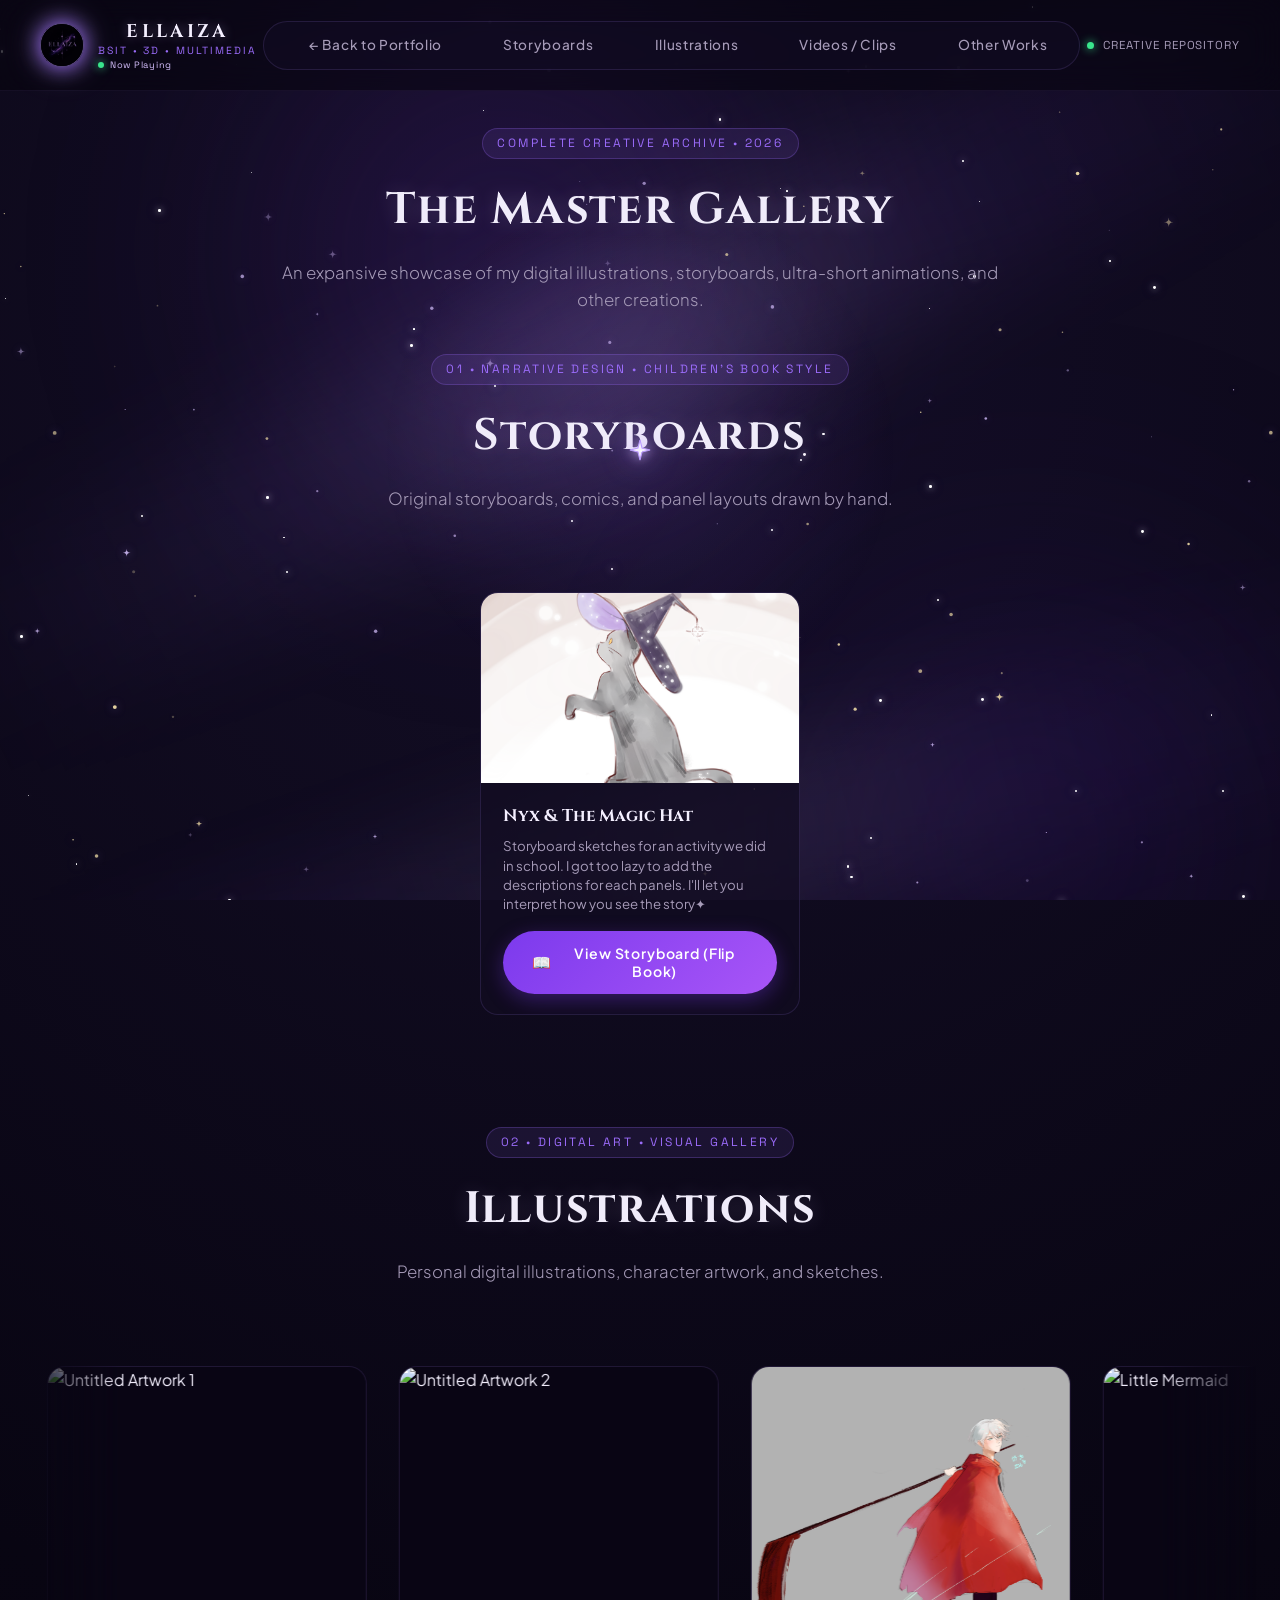
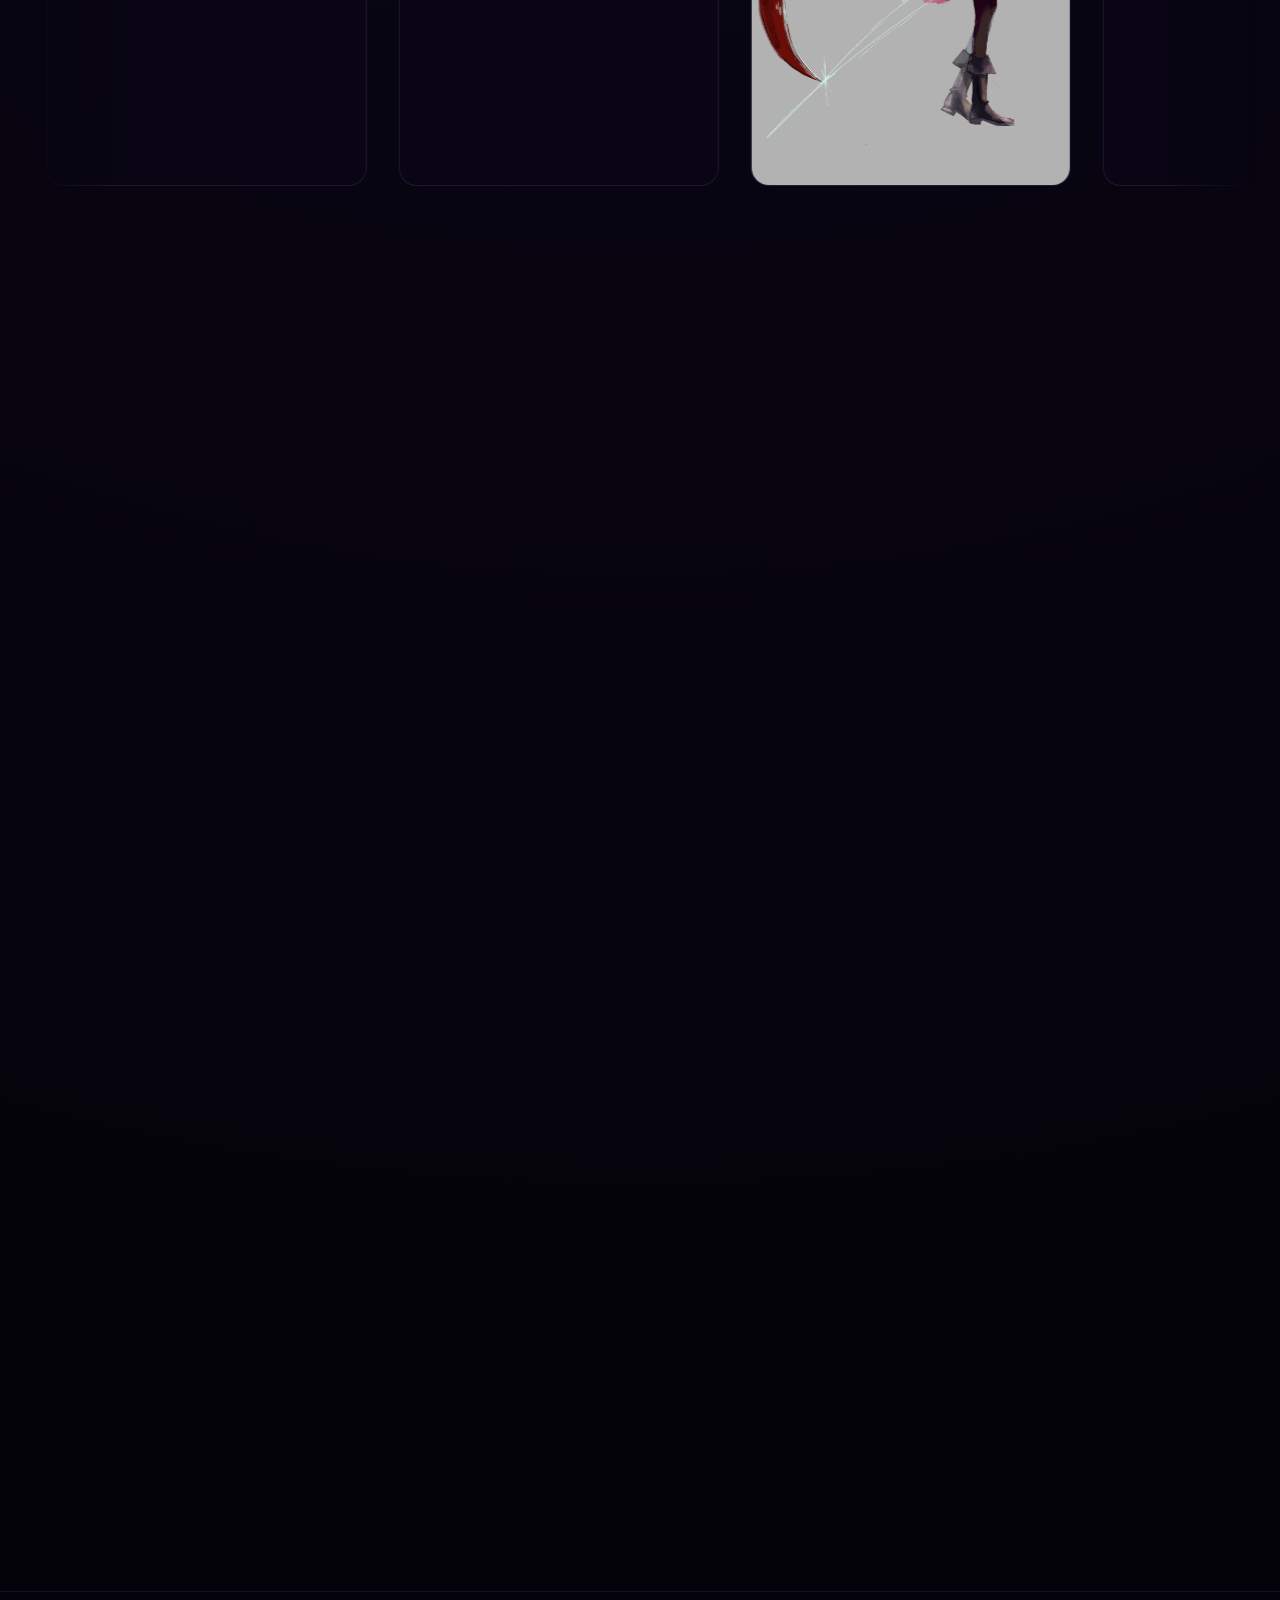
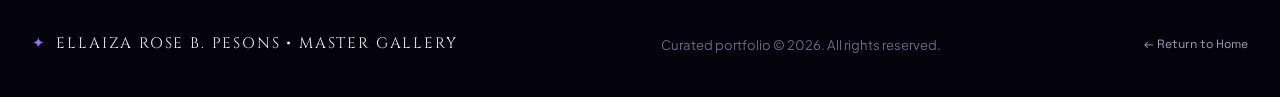
==== commit bb71b5df: "feat: minor content changes" ====
--- a/gallery.html
+++ b/gallery.html
@@ -278,11 +278,9 @@
       <div class="showcase-slider-wrap" data-reveal>
         <div class="showcase-track">
 
-          <div class="video-pure-item"
-               data-title="Simple 4-Page Animation"
-               data-category="PROCREATE ANIMATION"
-               data-desc="Hand-drawn 4-page sequence animated directly on Procreate."
-               data-video="assets/videos/Procreate-4Page.mp4">
+          <div class="video-pure-item" data-title="Simple 4-Page Animation" data-category="PROCREATE ANIMATION"
+            data-desc="Hand-drawn 4-page sequence animated directly on Procreate."
+            data-video="assets/videos/Procreate-4Page.mp4">
             <video src="assets/videos/Procreate-4Page.mp4" autoplay loop muted playsinline></video>
             <div class="video-play-indicator">
               <div class="video-play-btn">▶</div>
@@ -410,7 +408,8 @@
       <div class="lightbox-layout">
         <div class="lightbox-media-side">
           <img src="" alt="Artifact preview" id="lightbox-img" class="lightbox-image">
-          <video src="" id="lightbox-video" class="lightbox-image" controls autoplay style="display: none; width: 100%; height: 100%; object-fit: contain;"></video>
+          <video src="" id="lightbox-video" class="lightbox-image" controls autoplay
+            style="display: none; width: 100%; height: 100%; object-fit: contain;"></video>
         </div>
         <div class="lightbox-details-side">
           <span class="modal-category" id="lightbox-category">STORYBOARD</span>
@@ -682,7 +681,7 @@
             modalVideo.style.display = 'block';
             modalVideo.src = videoSrc;
             modalVideo.currentTime = 0;
-            modalVideo.play().catch(() => {});
+            modalVideo.play().catch(() => { });
 
             if (modalTitle) modalTitle.textContent = item.dataset.title || 'Animation Clip';
             if (modalCategory) modalCategory.textContent = item.dataset.category || 'ANIMATION / VIDEO';
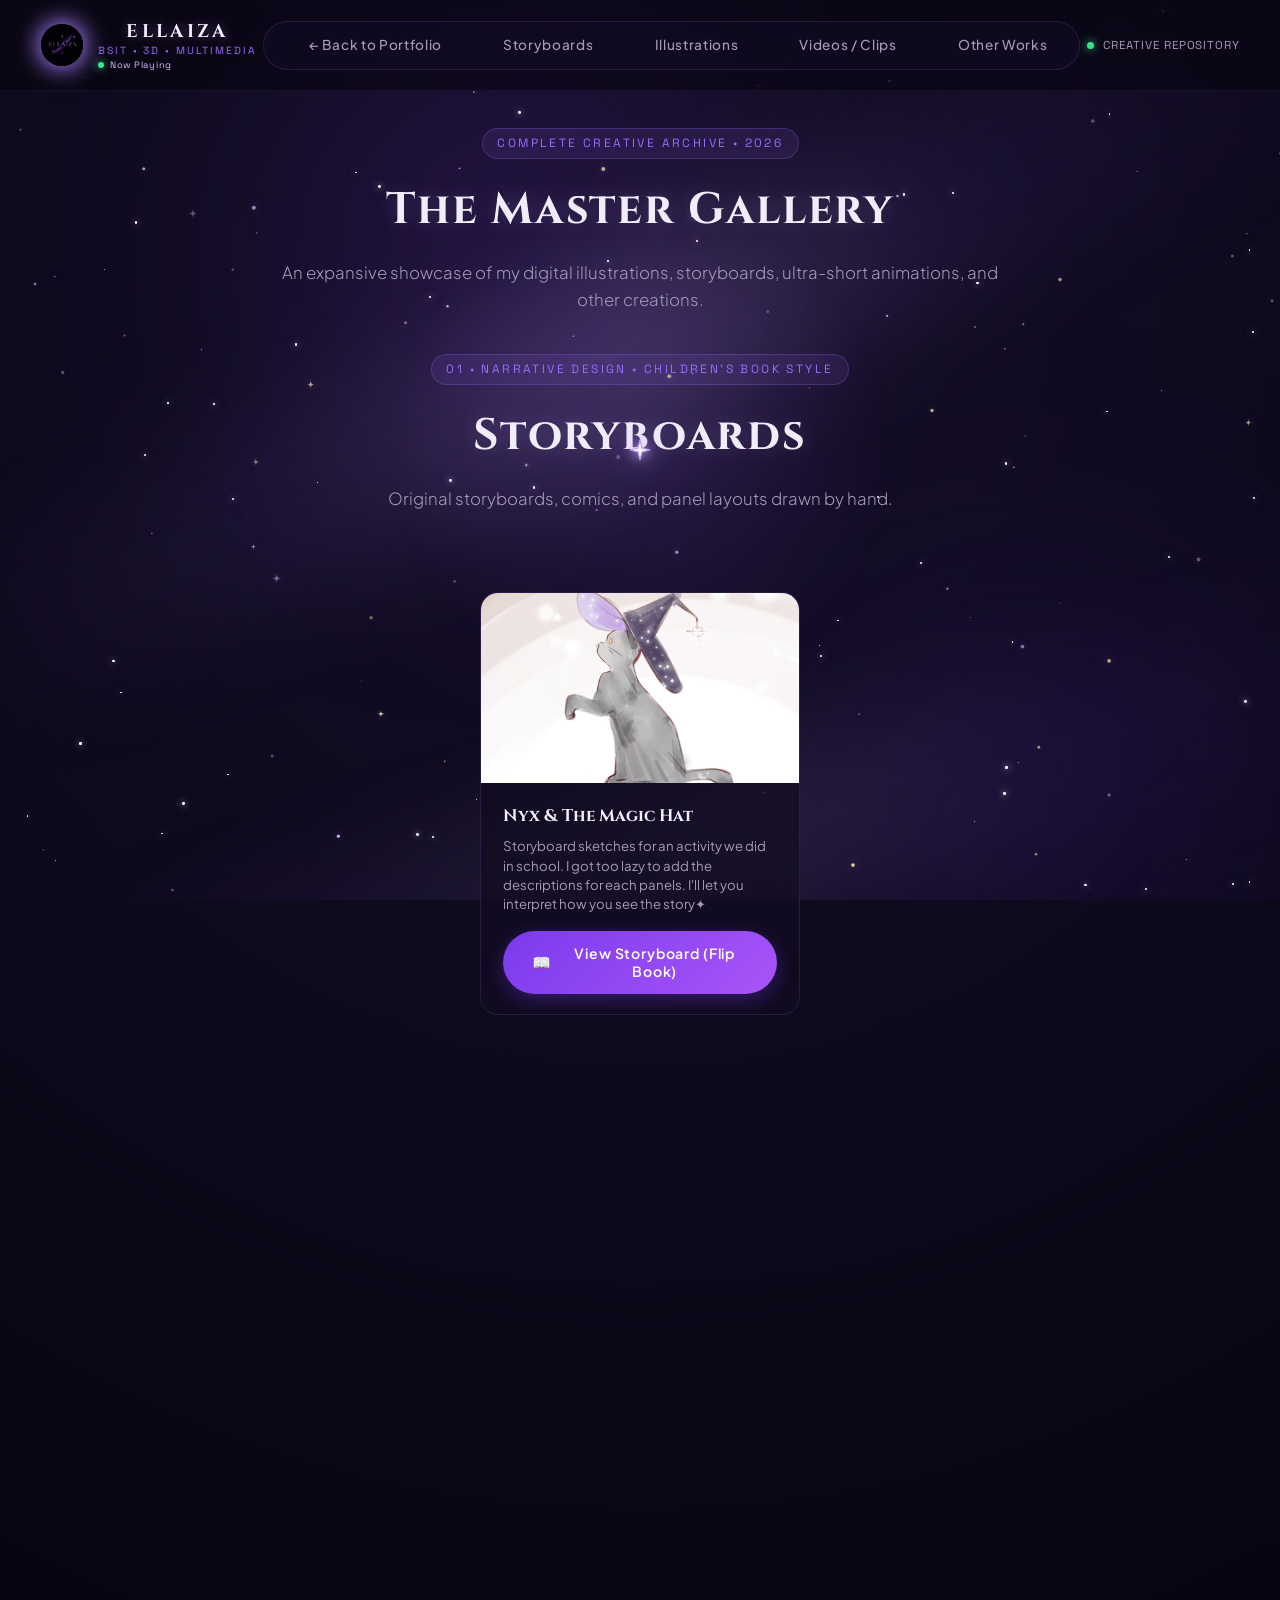
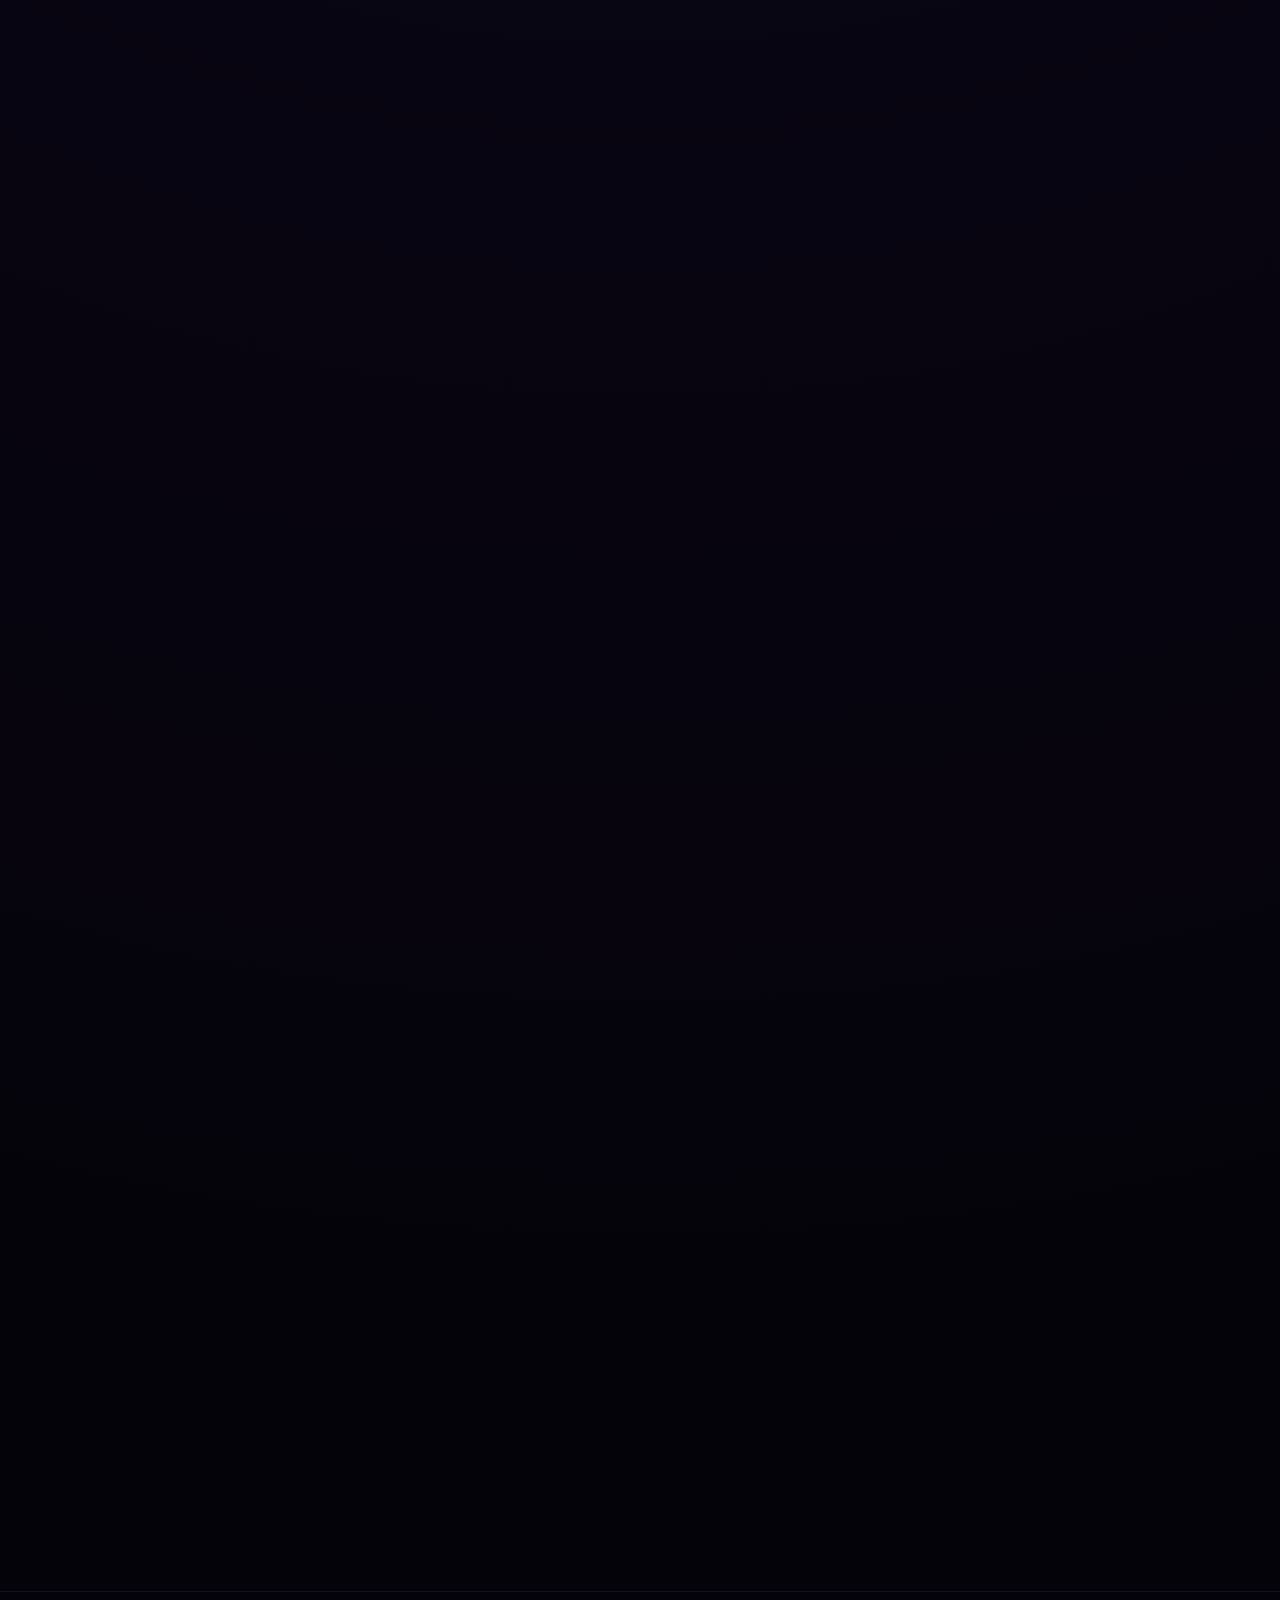
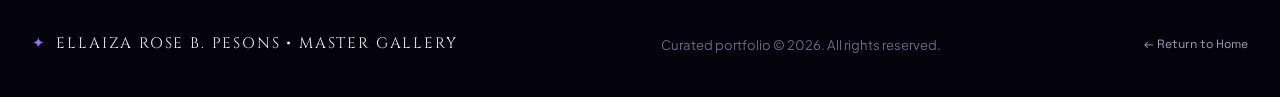
==== commit b8436b2a: "Configure clean URLs and route /ellaiza" ====
--- a/gallery.html
+++ b/gallery.html
@@ -92,7 +92,7 @@
       </button>
 
       <nav class="nav-links">
-        <a href="index.html" class="nav-item">
+        <a href="/ellaiza" class="nav-item">
           <span class="nav-dot"></span>
           <span>&larr; Back to Portfolio</span>
         </a>
@@ -130,7 +130,7 @@
     <!-- Mobile Drawer Menu Overlay -->
     <div class="mobile-nav-drawer" id="mobile-nav-drawer">
       <div class="mobile-nav-inner">
-        <a href="index.html" class="mobile-nav-item"><span>&larr; Back to Portfolio</span></a>
+        <a href="/ellaiza" class="mobile-nav-item"><span>&larr; Back to Portfolio</span></a>
         <a href="#storyboards" class="mobile-nav-item"><span>Storyboards</span></a>
         <a href="#illustrations" class="mobile-nav-item"><span>Illustrations</span></a>
         <a href="#videos" class="mobile-nav-item"><span>Videos / Clips</span></a>
@@ -436,7 +436,7 @@
         <span>ELLAIZA ROSE B. PESONS &bull; MASTER GALLERY</span>
       </div>
       <p class="footer-copy">Curated portfolio &copy; 2026. All rights reserved.</p>
-      <a href="index.html" class="footer-back-to-top">
+      <a href="/ellaiza" class="footer-back-to-top">
         <span>&larr; Return to Home</span>
       </a>
     </div>
--- a/style.css
+++ b/style.css
@@ -1913,6 +1913,22 @@
   background: rgba(57, 229, 140, 0.15);
   border: 1px solid rgba(57, 229, 140, 0.35);
   color: #a7f3d0;
+}
+
+.form-notification.error {
+  display: block;
+  background: rgba(244, 114, 142, 0.15);
+  border: 1px solid rgba(244, 114, 142, 0.4);
+  color: #fecdd3;
+}
+
+.hp-field {
+  position: absolute;
+  left: -9999px;
+  width: 1px;
+  height: 1px;
+  opacity: 0;
+  pointer-events: none;
 }
 
 /* Channels */
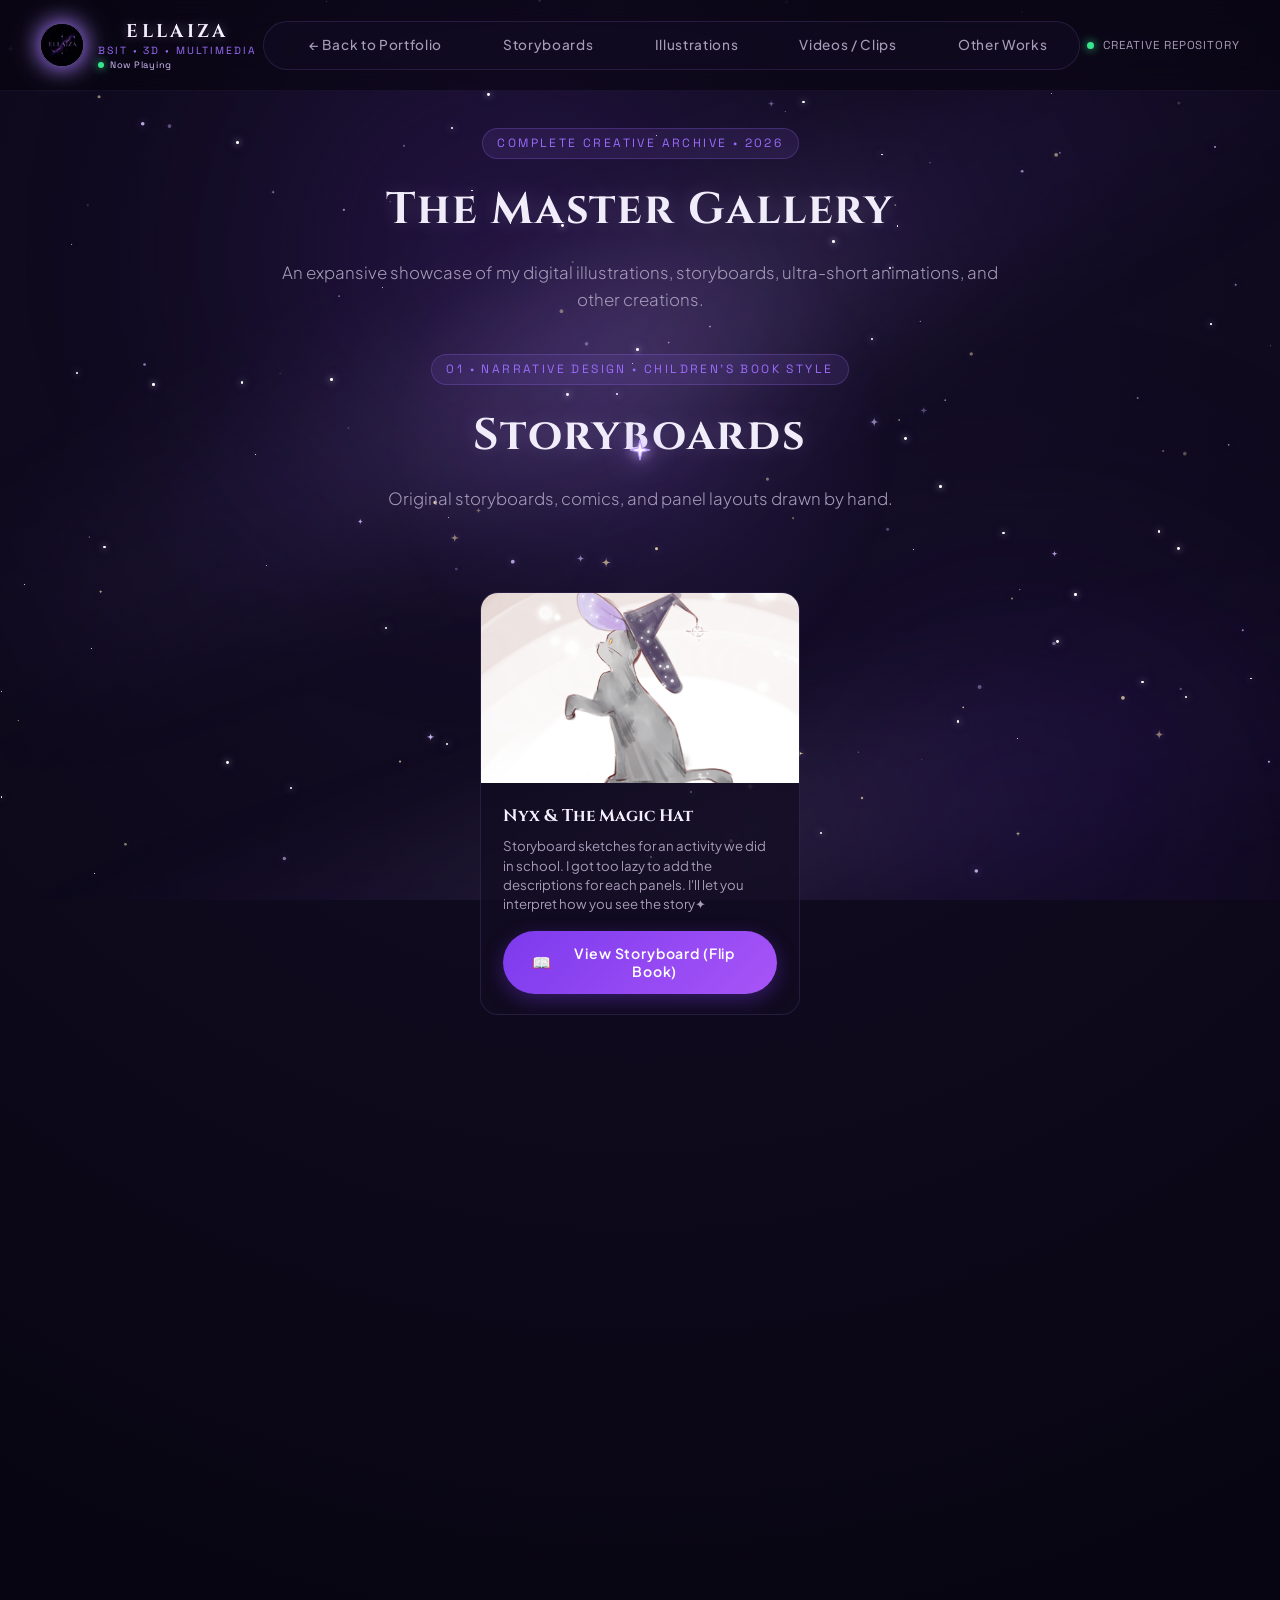
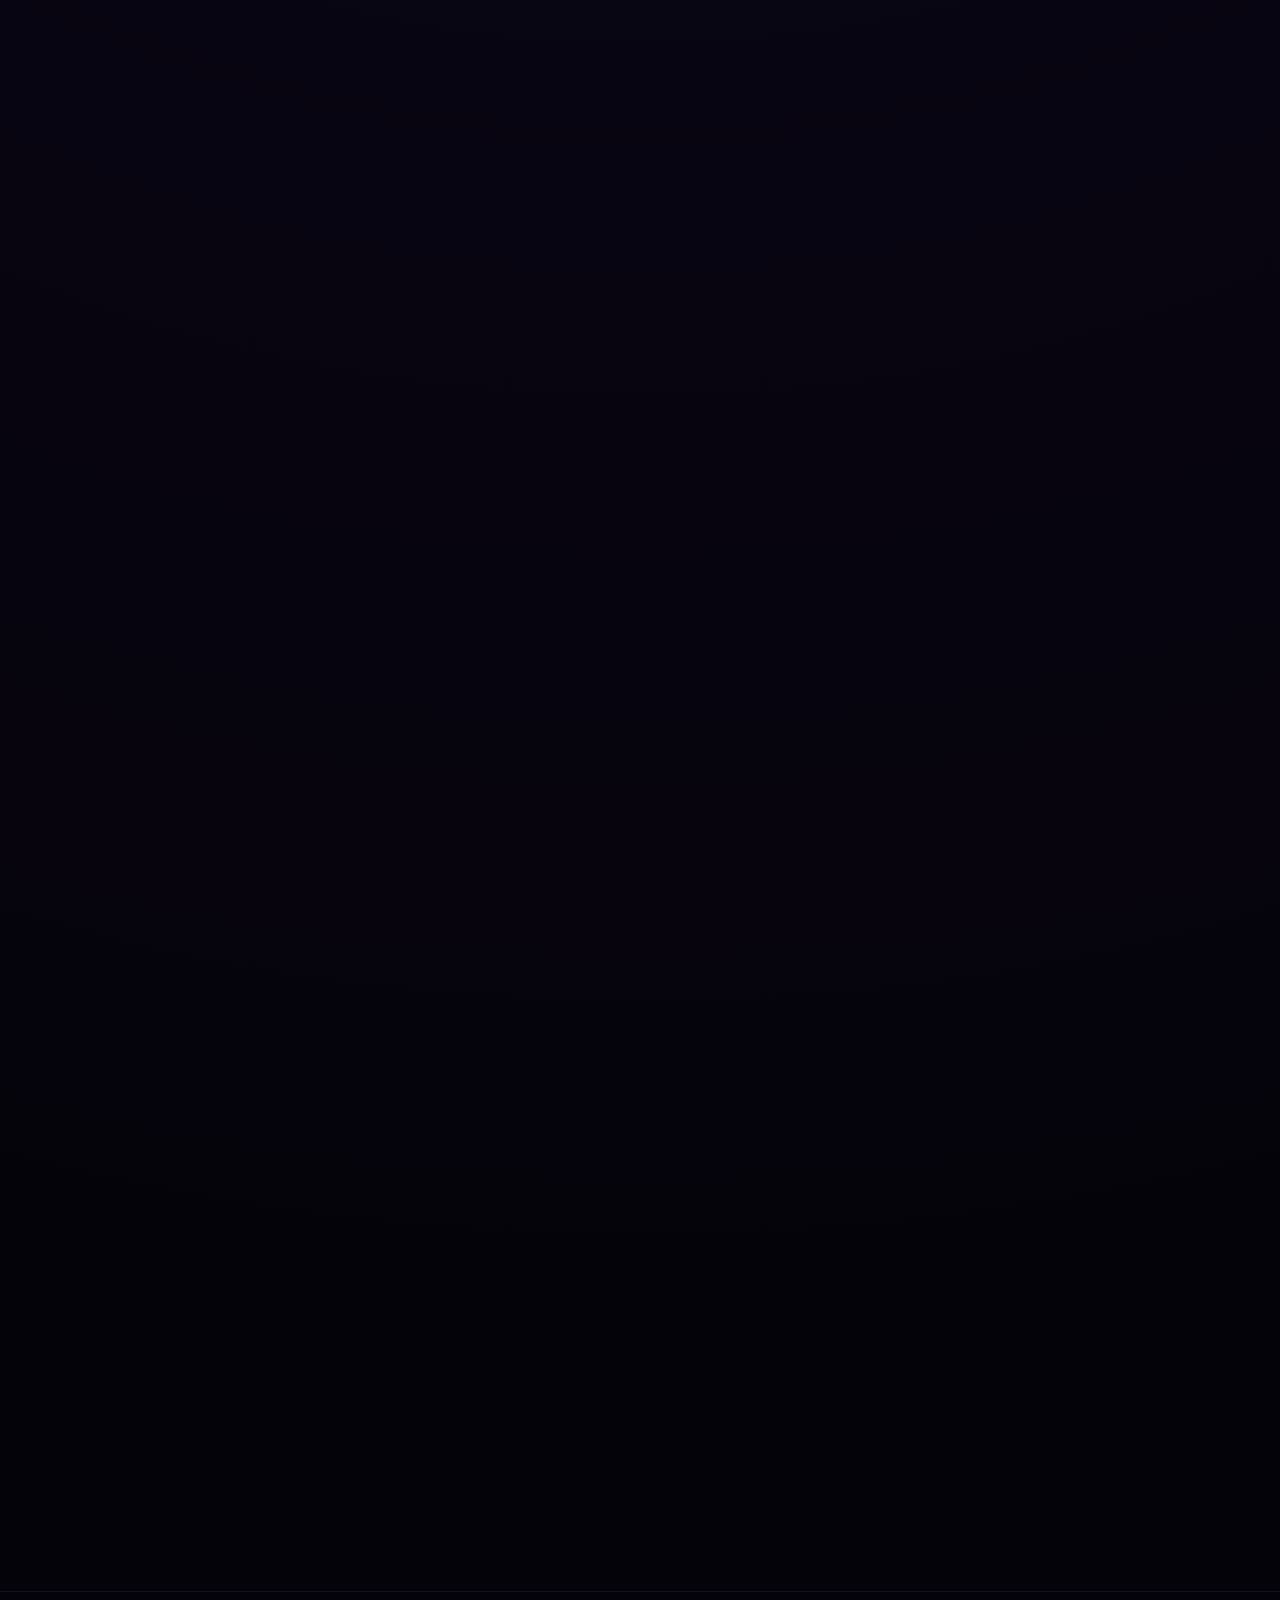
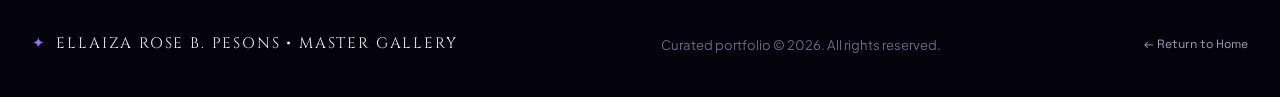
==== commit 1a99afd5: "fix: restore standard clean root URL and remove vercel config" ====
--- a/gallery.html
+++ b/gallery.html
@@ -92,7 +92,7 @@
       </button>
 
       <nav class="nav-links">
-        <a href="/ellaiza" class="nav-item">
+        <a href="/" class="nav-item">
           <span class="nav-dot"></span>
           <span>&larr; Back to Portfolio</span>
         </a>
@@ -130,7 +130,7 @@
     <!-- Mobile Drawer Menu Overlay -->
     <div class="mobile-nav-drawer" id="mobile-nav-drawer">
       <div class="mobile-nav-inner">
-        <a href="/ellaiza" class="mobile-nav-item"><span>&larr; Back to Portfolio</span></a>
+        <a href="/" class="mobile-nav-item"><span>&larr; Back to Portfolio</span></a>
         <a href="#storyboards" class="mobile-nav-item"><span>Storyboards</span></a>
         <a href="#illustrations" class="mobile-nav-item"><span>Illustrations</span></a>
         <a href="#videos" class="mobile-nav-item"><span>Videos / Clips</span></a>
@@ -436,7 +436,7 @@
         <span>ELLAIZA ROSE B. PESONS &bull; MASTER GALLERY</span>
       </div>
       <p class="footer-copy">Curated portfolio &copy; 2026. All rights reserved.</p>
-      <a href="/ellaiza" class="footer-back-to-top">
+      <a href="/" class="footer-back-to-top">
         <span>&larr; Return to Home</span>
       </a>
     </div>
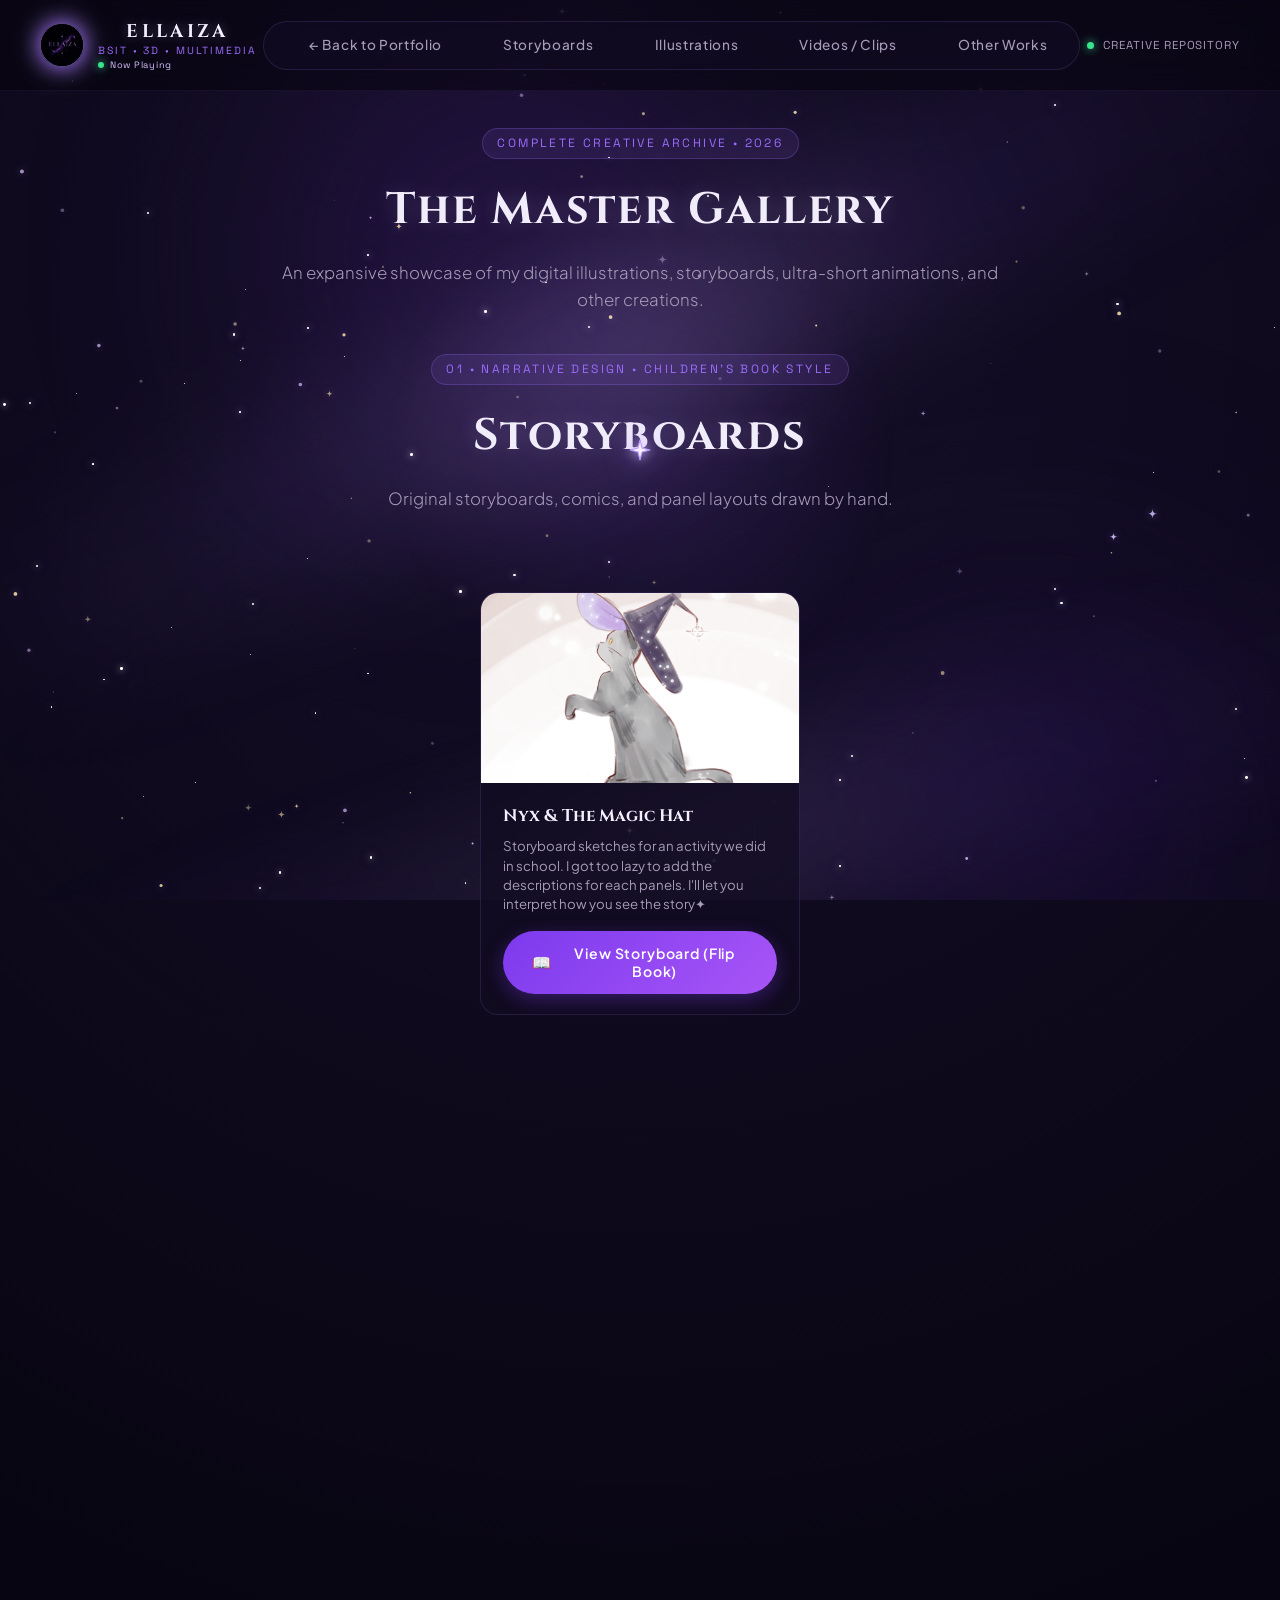
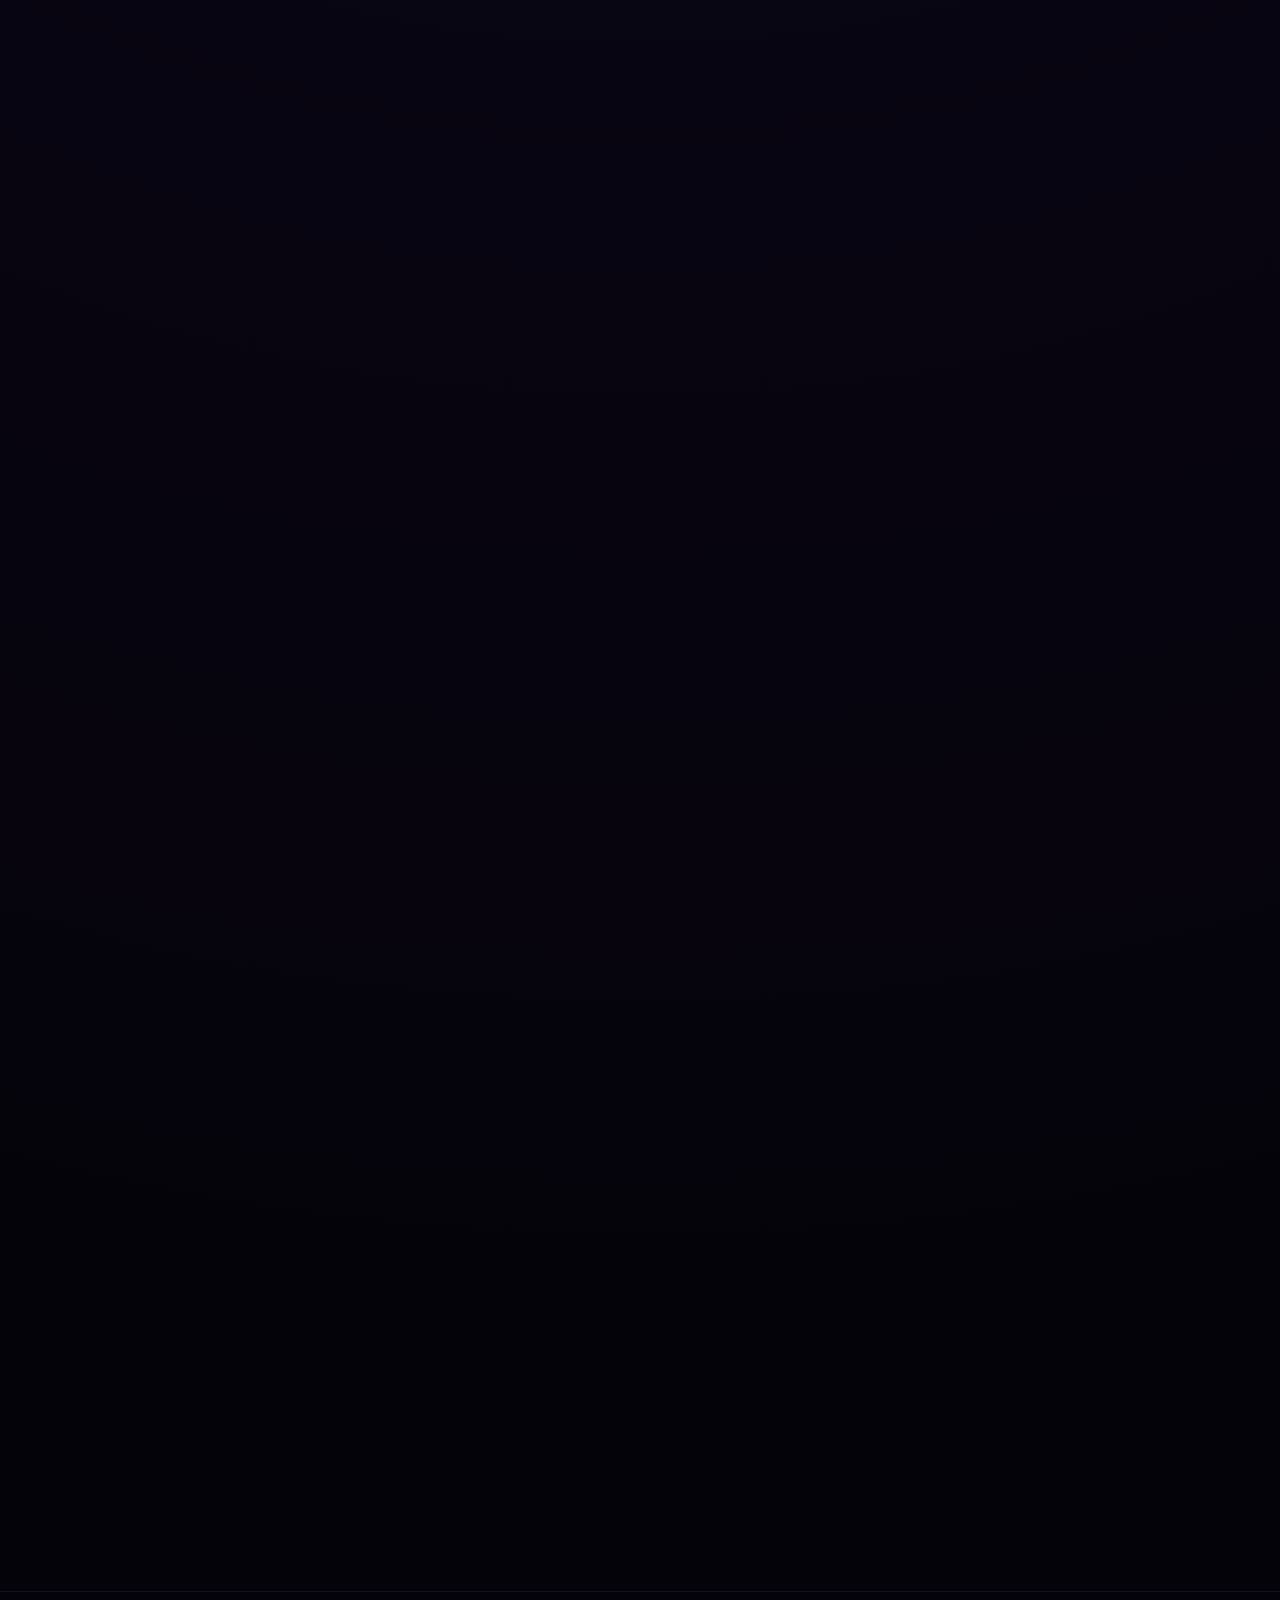
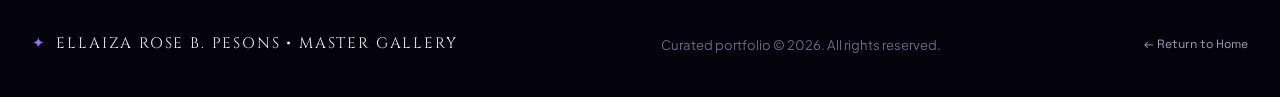
==== commit 05a56b0d: "remove resume details from portfolio" ====
--- a/gallery.html
+++ b/gallery.html
@@ -324,23 +324,6 @@
               <span class="year">2026</span>
             </div>
             <h3 class="card-title">Luminang: Language Learning Mobile Game</h3>
-          </div>
-        </article>
-
-        <!-- Resume & Profile -->
-        <article class="gallery-card minimal-card glass-panel" data-reveal data-artifact="4">
-          <div class="card-media-wrap">
-            <img src="assets/images/ELLAIZA-RESUME.png" alt="Resume Preview" class="gallery-img">
-            <div class="media-overlay">
-              <span class="preview-badge">View Details</span>
-            </div>
-          </div>
-          <div class="card-content-minimal">
-            <div class="card-meta">
-              <span class="tag">RESUME / CREDENTIALS</span>
-              <span class="year">2026</span>
-            </div>
-            <h3 class="card-title">Official Resume • Credentials</h3>
           </div>
         </article>
 
--- a/style.css
+++ b/style.css
@@ -2864,11 +2864,14 @@
 }
 
 @media (max-width: 768px) {
-  html, body {
+
+  html,
+  body {
     cursor: auto !important;
   }
 
-  .star-cursor, .cursor-glow {
+  .star-cursor,
+  .cursor-glow {
     display: none !important;
   }
 
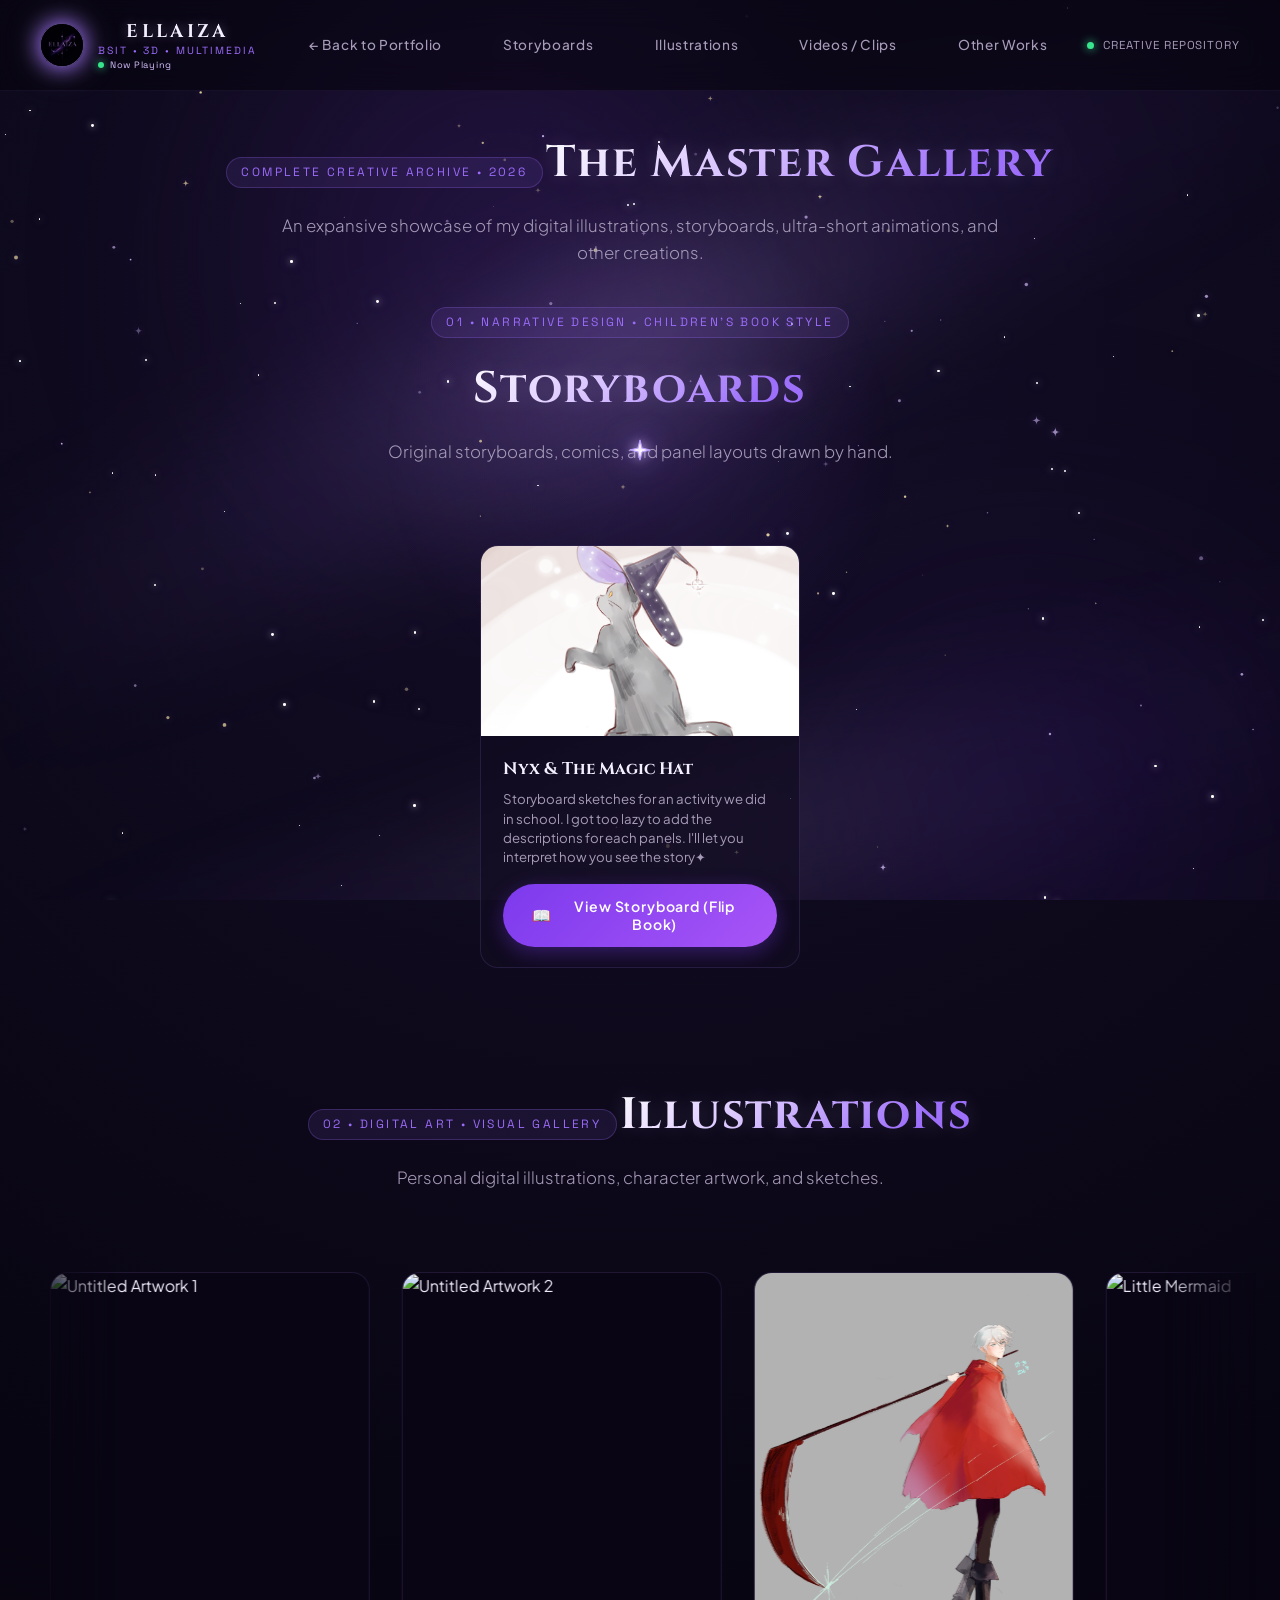
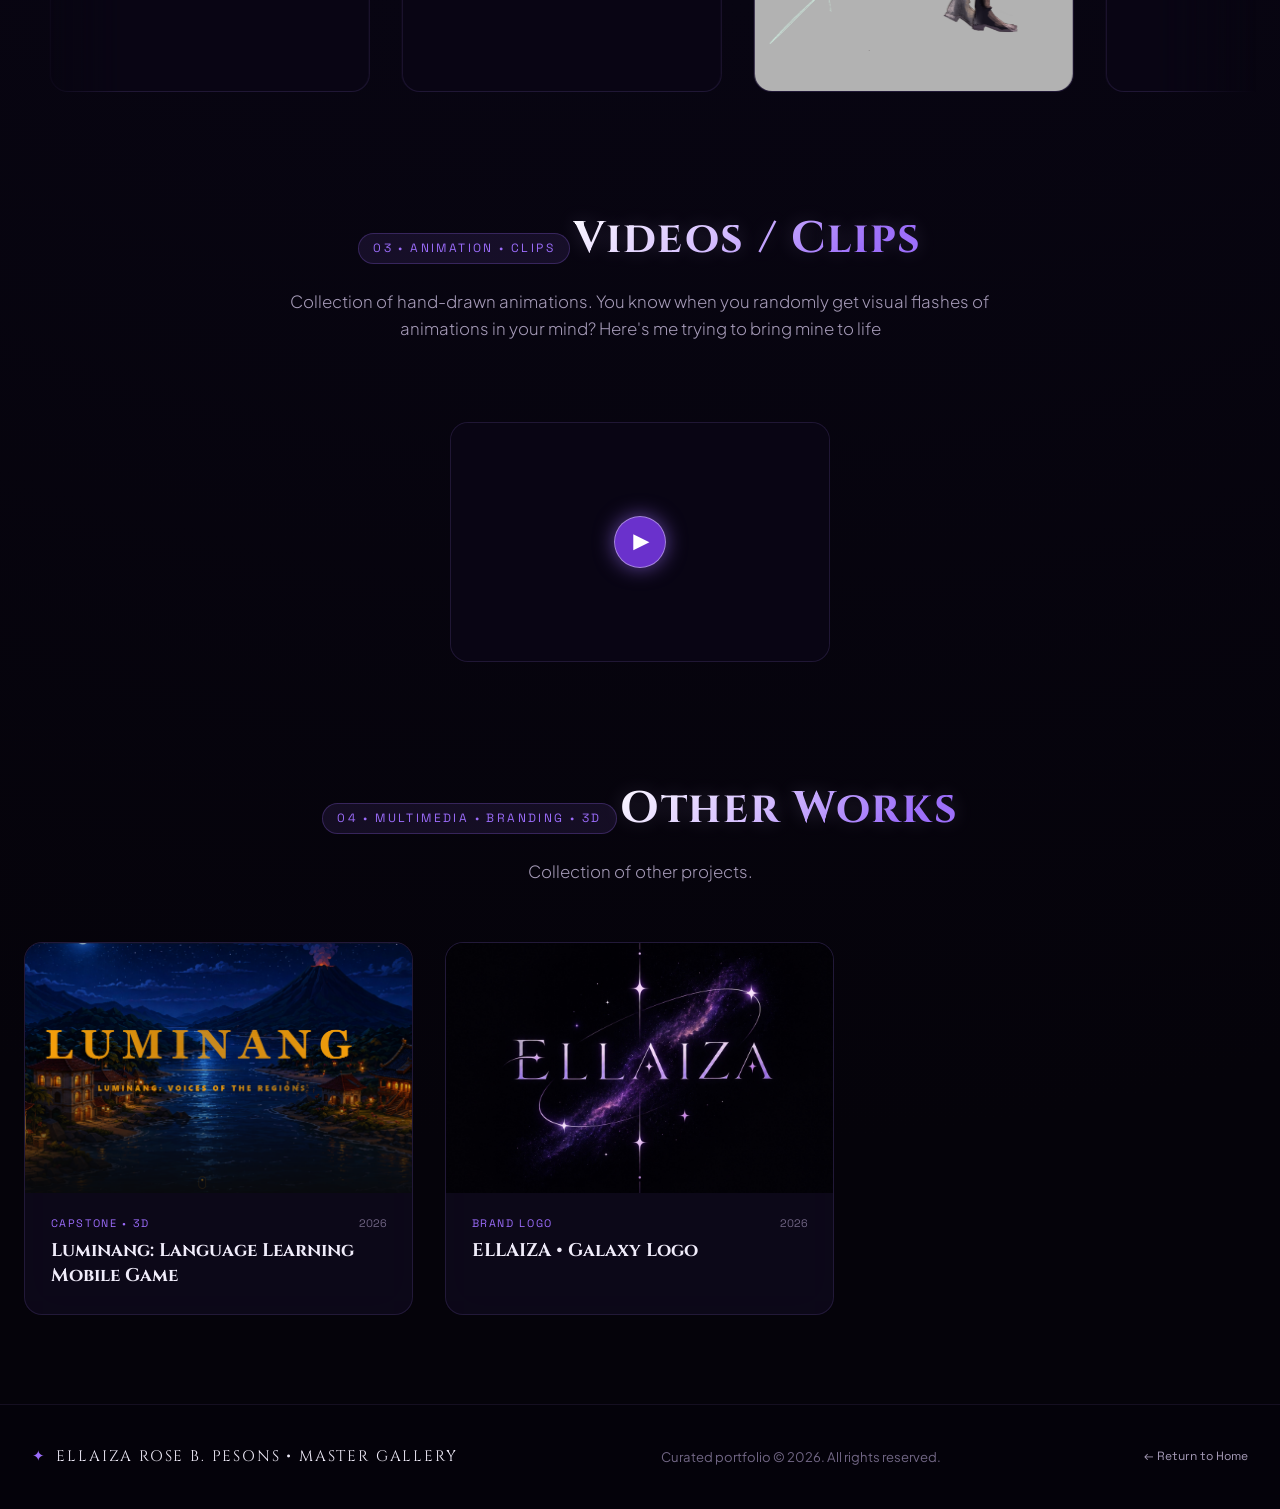
==== commit 1a31beae: "feat(redesign): redesign hero with eyecrop banner, music player playlist, arch works, and interactiv" ====
--- a/gallery.html
+++ b/gallery.html
@@ -366,7 +366,7 @@
       <!-- Single Page Stage with 3D Page Flip Transitions -->
       <div class="book-single-stage">
         <div class="book-single-page" id="book-page-wrap">
-          <img src="assets/images/girl-and-cat.png" alt="Storyboard Page" id="book-page-img">
+          <img src="assets/images/NyxStoryboard/1.png" alt="Storyboard Page" id="book-page-img">
         </div>
       </div>
 
--- a/style.css
+++ b/style.css
@@ -1056,30 +1056,124 @@
   border-top: 1px solid rgba(162, 130, 240, 0.15);
 }
 
-.avatar-mini img {
+.music-player-plate {
+  transition: background 0.25s ease;
+}
+
+.music-player-plate:hover {
+  background: rgba(22, 14, 40, 0.98);
+}
+
+.player-controls {
+  display: flex;
+  align-items: center;
+  gap: 0.5rem;
+  flex-shrink: 0;
+}
+
+.player-nav-btn {
+  width: 30px;
+  height: 30px;
+  border-radius: 50%;
+  background: rgba(255, 255, 255, 0.06);
+  border: 1px solid rgba(162, 130, 240, 0.2);
+  color: var(--accent-lavender);
+  display: flex;
+  align-items: center;
+  justify-content: center;
+  cursor: pointer;
+  transition: all 0.2s ease;
+}
+
+.player-nav-btn:hover {
+  background: rgba(155, 108, 250, 0.2);
+  color: #fff;
+  border-color: var(--primary);
+  transform: scale(1.1);
+}
+
+.player-nav-btn:active {
+  transform: scale(0.95);
+}
+
+.player-play-btn {
   width: 38px;
   height: 38px;
   border-radius: 50%;
-  object-fit: cover;
-  border: 1px solid var(--border-focus);
+  background: linear-gradient(135deg, #8b5cf6 0%, #a855f7 100%);
+  color: #fff;
+  display: flex;
+  align-items: center;
+  justify-content: center;
+  border: none;
+  cursor: pointer;
+  box-shadow: 0 4px 16px rgba(139, 92, 246, 0.5), 0 0 10px rgba(168, 85, 247, 0.3);
+  transition: all 0.2s ease;
+  flex-shrink: 0;
+}
+
+.player-play-btn:hover {
+  transform: scale(1.08);
+  background: linear-gradient(135deg, #9b6cfa 0%, #c084fc 100%);
+  box-shadow: 0 6px 22px rgba(155, 108, 250, 0.7), 0 0 15px rgba(216, 194, 255, 0.4);
+}
+
+.player-play-btn:active {
+  transform: scale(0.95);
+}
+
+.spotify-badge {
+  color: var(--accent-lavender) !important;
+  border-color: rgba(186, 155, 255, 0.35) !important;
+  background: rgba(20, 12, 38, 0.88) !important;
+}
+
+.spotify-dot {
+  width: 7px;
+  height: 7px;
+  border-radius: 50%;
+  background: var(--primary);
+  box-shadow: 0 0 8px var(--primary);
+  animation: pulseDot 1.8s infinite ease-in-out;
+}
+
+@keyframes pulseDot {
+  0%, 100% { opacity: 0.5; transform: scale(0.9); }
+  50% { opacity: 1; transform: scale(1.2); }
 }
 
 .footer-meta {
   display: flex;
   flex-direction: column;
   flex: 1;
+  min-width: 0;
+  overflow: hidden;
 }
 
 .footer-meta .name {
   font-family: var(--font-heading);
-  font-size: 0.95rem;
+  font-size: 0.92rem;
   font-weight: 700;
   color: var(--text-main);
+  white-space: nowrap;
+  overflow: hidden;
+  text-overflow: ellipsis;
+  line-height: 1.3;
 }
 
 .footer-meta .sub {
   font-size: 0.72rem;
   color: var(--text-muted);
+  white-space: nowrap;
+  overflow: hidden;
+  text-overflow: ellipsis;
+  margin-top: 0.15rem;
+}
+
+.footer-sound-wave.paused .bar {
+  animation: none !important;
+  height: 20% !important;
+  opacity: 0.4;
 }
 
 .footer-sound-wave {
@@ -1290,17 +1384,22 @@
   display: flex;
   align-items: center;
   justify-content: space-between;
-  margin-bottom: 0.4rem;
+  gap: 0.6rem;
+  flex-wrap: wrap;
+  margin-bottom: 0.6rem;
 }
 
 .edu-badge {
   font-family: var(--font-mono);
   font-size: 0.68rem;
-  letter-spacing: 0.15em;
+  letter-spacing: 0.12em;
   color: var(--primary);
   background: rgba(155, 108, 250, 0.15);
-  padding: 0.2rem 0.6rem;
+  padding: 0.3rem 0.65rem;
   border-radius: 6px;
+  display: inline-flex;
+  align-items: center;
+  white-space: nowrap;
 }
 
 .edu-badge.secondary {
@@ -2676,8 +2775,16 @@
   align-items: center;
   background: rgba(22, 16, 42, 0.95);
   border-top: 1px solid var(--border-subtle);
-  flex-wrap: wrap;
-  gap: 1rem;
+  gap: 0.75rem;
+}
+
+.book-bottom-nav .btn-celestial {
+  flex: 1;
+  justify-content: center;
+  text-align: center;
+  padding: 0.75rem 1rem;
+  font-size: 0.85rem;
+  white-space: nowrap;
 }
 
 /* ==========================================================================
@@ -2699,20 +2806,25 @@
 
   .hero-container {
     grid-template-columns: 1fr;
-    gap: 3.5rem;
+    gap: 2.5rem;
     text-align: center;
   }
 
   .hero-description {
-    margin: 0 auto 2.2rem auto;
+    margin: 0 auto 2rem auto;
   }
 
   .hero-actions {
     justify-content: center;
+    margin-bottom: 2rem;
   }
 
   .hero-metrics {
+    display: flex;
     justify-content: center;
+    align-items: center;
+    gap: 1.5rem;
+    margin-bottom: 1.5rem;
   }
 
   .about-grid {
@@ -2879,9 +2991,133 @@
     padding: 0.85rem 1.2rem;
   }
 
+  .hero-section {
+    padding-top: 5rem !important;
+    padding-bottom: 3.5rem !important;
+    min-height: auto !important;
+    display: flex !important;
+    flex-direction: column !important;
+  }
+
   .hero-container {
-    padding-top: 5rem;
-    gap: 2rem;
+    padding-top: 0.5rem !important;
+    gap: 2.2rem !important;
+  }
+
+  .hero-metrics {
+    display: grid !important;
+    grid-template-columns: repeat(3, 1fr) !important;
+    gap: 0.6rem !important;
+    padding: 1rem 0.5rem !important;
+    margin-top: 1.5rem !important;
+    background: rgba(255, 255, 255, 0.02) !important;
+    border: 1px solid rgba(162, 130, 240, 0.12) !important;
+    border-radius: 14px !important;
+    width: 100% !important;
+    text-align: center !important;
+  }
+
+  .metric-item {
+    align-items: center !important;
+  }
+
+  .metric-divider {
+    display: none !important;
+  }
+
+  .metric-value {
+    font-size: 0.84rem !important;
+  }
+
+  .metric-label {
+    font-size: 0.64rem !important;
+  }
+
+  .live2d-stage-wrapper {
+    width: 100% !important;
+    max-width: 380px !important;
+    margin: 0 auto !important;
+    position: relative !important;
+  }
+
+  .tag-bottom-left {
+    bottom: 4.8rem !important;
+    left: 0.8rem !important;
+    font-size: 0.62rem !important;
+    padding: 0.25rem 0.6rem !important;
+  }
+
+  .live2d-footer {
+    padding: 0.85rem 0.95rem !important;
+    gap: 0.65rem !important;
+  }
+
+  .player-controls {
+    gap: 0.35rem !important;
+  }
+
+  .player-nav-btn {
+    width: 26px !important;
+    height: 26px !important;
+  }
+
+  .player-nav-btn svg {
+    width: 13px !important;
+    height: 13px !important;
+  }
+
+  .player-play-btn {
+    width: 34px !important;
+    height: 34px !important;
+  }
+
+  .player-play-btn svg {
+    width: 15px !important;
+    height: 15px !important;
+  }
+
+  .footer-meta {
+    flex: 1 !important;
+    min-width: 0 !important;
+  }
+
+  .footer-meta .name {
+    font-size: 0.8rem !important;
+    line-height: 1.25 !important;
+    white-space: nowrap !important;
+    overflow: hidden !important;
+    text-overflow: ellipsis !important;
+  }
+
+  .footer-meta .sub {
+    font-size: 0.65rem !important;
+    white-space: nowrap !important;
+    overflow: hidden !important;
+    text-overflow: ellipsis !important;
+  }
+
+  .footer-sound-wave {
+    height: 14px !important;
+    gap: 2px !important;
+  }
+
+  .footer-sound-wave .bar {
+    width: 2px !important;
+  }
+
+  .interaction-hint {
+    margin-top: 0.85rem !important;
+    font-size: 0.74rem !important;
+    line-height: 1.4 !important;
+    text-align: center !important;
+    padding: 0 0.5rem !important;
+  }
+
+  .scroll-down-pill {
+    position: static !important;
+    transform: none !important;
+    margin: 2rem auto 0 auto !important;
+    display: flex !important;
   }
 
   .title-line-2 {
@@ -2906,6 +3142,44 @@
   .avatar-cosmic-card {
     width: 290px;
     height: 400px;
+  }
+
+  .clean-edu-card {
+    padding: 1rem 1.1rem;
+  }
+
+  .edu-card-top {
+    flex-direction: row;
+    align-items: center;
+    justify-content: space-between;
+    gap: 0.5rem;
+  }
+
+  .edu-badge {
+    font-size: 0.64rem;
+    padding: 0.25rem 0.55rem;
+    letter-spacing: 0.08em;
+  }
+
+  .edu-date {
+    font-size: 0.72rem;
+    margin-left: auto;
+  }
+
+  .edu-title {
+    font-size: 0.92rem;
+    line-height: 1.4;
+  }
+
+  /* Prevent 3D transform flashing/jitter on mobile hardware */
+  .live2d-card,
+  .lightbox-dialog,
+  .gallery-card,
+  .book-container {
+    -webkit-backface-visibility: hidden;
+    backface-visibility: hidden;
+    -webkit-transform-style: flat;
+    transform-style: flat;
   }
 
   .pillars-row {
@@ -2991,9 +3265,852 @@
     font-size: 1.35rem !important;
   }
 
+  /* Storyboard Book Modal Mobile Polish */
+  .book-modal {
+    padding: 0.5rem !important;
+  }
+
+  .book-container {
+    width: 100% !important;
+    max-height: 94vh !important;
+    border-radius: 16px !important;
+  }
+
+  .book-header {
+    padding: 0.75rem 1rem !important;
+  }
+
+  .book-header-title {
+    font-size: 0.95rem !important;
+  }
+
+  .book-single-stage {
+    min-height: 320px !important;
+    height: 52vh !important;
+    padding: 0.75rem !important;
+  }
+
+  .book-bottom-nav {
+    padding: 0.75rem 1rem !important;
+    gap: 0.5rem !important;
+  }
+
+  .book-bottom-nav .btn-celestial {
+    padding: 0.65rem 0.8rem !important;
+    font-size: 0.8rem !important;
+  }
+
+  /* Fix hardware raster flickering on mobile by disabling complex 3D keyframe animations on mobile */
+  .auto-hover-float {
+    animation: none !important;
+  }
+
+  .live2d-card {
+    transform: none !important;
+    box-shadow: 0 15px 35px rgba(0, 0, 0, 0.5), 0 0 25px rgba(155, 108, 250, 0.2) !important;
+  }
+
+  .live2d-character-image {
+    animation: none !important;
+    transform: none !important;
+  }
+
+  .live2d-shimmer-pass {
+    display: none !important;
+  }
+
   .footer-inner {
     flex-direction: column;
     gap: 1.2rem;
     text-align: center;
   }
-}+}
+
+
+/* ==========================================================================
+   REDESIGN 2026 — NEW STYLES APPENDED
+   ========================================================================== */
+
+/* ===== TRANSPARENT NAV ===== */
+.nav-links {
+  background: transparent !important;
+  border: none !important;
+  backdrop-filter: none !important;
+  -webkit-backdrop-filter: none !important;
+  padding: 0.45rem 0 !important;
+}
+
+/* ===== FIXED LEFT NAV INDICATOR ===== */
+.section-nav-indicator {
+  position: fixed;
+  left: 1.8rem;
+  top: 50%;
+  transform: translateY(-50%);
+  z-index: 100;
+  display: flex;
+  flex-direction: column;
+  align-items: center;
+  gap: 0;
+}
+
+.section-nav-indicator .nav-line {
+  width: 1px;
+  flex: 1;
+  min-height: 20px;
+  background: rgba(162, 130, 240, 0.2);
+}
+
+.nav-ind-dot {
+  width: 20px;
+  height: 20px;
+  display: flex;
+  align-items: center;
+  justify-content: center;
+  font-size: 0.75rem;
+  color: rgba(162, 130, 240, 0.3);
+  transition: all 0.4s cubic-bezier(0.16, 1, 0.3, 1);
+  cursor: pointer;
+}
+
+.nav-ind-dot.active {
+  color: var(--primary);
+  text-shadow: 0 0 10px var(--primary), 0 0 20px rgba(155, 108, 250, 0.5);
+  transform: scale(1.3);
+}
+
+@media (max-width: 900px) {
+  .section-nav-indicator { display: none; }
+}
+
+/* ===== EYE CROP BANNER ===== */
+.hero-section {
+  min-height: auto !important;
+  padding: 0 !important;
+  max-width: 100% !important;
+  display: flex !important;
+  flex-direction: column !important;
+  position: relative !important;
+}
+
+.eyecrop-banner {
+  position: relative;
+  width: 100%;
+  height: 42vh;
+  min-height: 220px;
+  max-height: 480px;
+  overflow: hidden;
+}
+
+.eyecrop-img {
+  width: 100%;
+  height: 100%;
+  object-fit: cover;
+  object-position: center center;
+  display: block;
+}
+
+.eyecrop-overlay {
+  position: absolute;
+  inset: 0;
+  background: linear-gradient(to bottom, rgba(5,3,10,0.2) 0%, rgba(5,3,10,0.0) 50%, rgba(5,3,10,0.6) 100%);
+  pointer-events: none;
+}
+
+/* ===== HERO FULL NAME (overlaps eye crop bottom) ===== */
+.hero-name-wrap {
+  display: flex;
+  align-items: center;
+  justify-content: center;
+  gap: 1.2rem;
+  position: relative;
+  margin-top: -2.2rem;
+  z-index: 10;
+  padding: 0 1rem;
+}
+
+.hero-fullname {
+  font-family: 'Cinzel', serif;
+  font-weight: 900;
+  font-size: clamp(2rem, 5vw, 4.5rem);
+  letter-spacing: 0.08em;
+  text-align: center;
+  line-height: 1;
+  white-space: nowrap;
+}
+
+.hero-name-sparkle {
+  font-size: 1.5rem;
+  color: var(--accent-gold);
+  text-shadow: 0 0 12px rgba(252, 232, 166, 0.8);
+  flex-shrink: 0;
+}
+
+/* ===== GRADIENT TITLE (all major section titles) ===== */
+.gradient-title {
+  background: linear-gradient(135deg, #ffffff 0%, #d8c2ff 40%, #9b6cfa 80%, #7c3aed 100%);
+  -webkit-background-clip: text;
+  background-clip: text;
+  -webkit-text-fill-color: transparent;
+  position: relative;
+}
+
+/* Cursor spotlight on gradient title (desktop only) */
+@media (pointer: fine) {
+  .gradient-title,
+  .section-title {
+    -webkit-text-fill-color: transparent;
+  }
+  .gradient-title .title-spotlight,
+  .section-title .title-spotlight {
+    position: absolute;
+    inset: 0;
+    background: linear-gradient(135deg, #0A0813 0%, #3D2968 50%, #0A0813 100%);
+    -webkit-background-clip: text;
+    background-clip: text;
+    -webkit-text-fill-color: transparent;
+    mask-image: radial-gradient(circle 60px at var(--mx, -500px) var(--my, -500px), black 0%, transparent 100%);
+    -webkit-mask-image: radial-gradient(circle 60px at var(--mx, -500px) var(--my, -500px), black 0%, transparent 100%);
+    pointer-events: none;
+    z-index: 2;
+  }
+}
+
+/* ===== HERO CONTENT AREA ===== */
+.hero-container {
+  display: grid !important;
+  grid-template-columns: 1.1fr 1fr !important;
+  align-items: center !important;
+  gap: 4rem !important;
+  width: 100% !important;
+  max-width: 1350px !important;
+  margin: 2.5rem auto 0 auto !important;
+  padding: 0 2.5rem !important;
+}
+
+.hero-greeting {
+  font-family: var(--font-heading);
+  font-size: 2rem;
+  font-weight: 700;
+  color: var(--text-main);
+  margin-bottom: 0.8rem;
+}
+
+.hero-description {
+  font-size: 1.05rem;
+  color: var(--text-muted);
+  line-height: 1.75;
+  margin-bottom: 1rem;
+  max-width: 480px;
+}
+
+.hero-typing-line {
+  font-size: 0.95rem;
+  color: var(--accent-lavender);
+  margin-bottom: 1.8rem;
+  font-family: var(--font-mono);
+  min-height: 1.5rem;
+}
+
+/* ===== HERO PILLS ===== */
+.hero-actions {
+  display: flex;
+  align-items: center;
+  gap: 0.75rem;
+  flex-wrap: wrap;
+  margin-bottom: 0;
+}
+
+.hero-pill {
+  display: inline-flex;
+  align-items: center;
+  gap: 0.5rem;
+  padding: 0.55rem 1.3rem;
+  border-radius: 999px;
+  border: 1px solid rgba(162, 130, 240, 0.35);
+  font-size: 0.85rem;
+  font-family: var(--font-mono);
+  letter-spacing: 0.03em;
+  color: var(--text-muted);
+  background: rgba(255,255,255,0.03);
+  text-decoration: none;
+  transition: all 0.2s ease;
+}
+
+.hero-pill.pill-cta {
+  color: var(--primary);
+  border-color: var(--primary);
+  background: rgba(155, 108, 250, 0.1);
+  font-weight: 600;
+}
+
+.hero-pill.pill-cta:hover {
+  background: rgba(155, 108, 250, 0.2);
+  box-shadow: 0 0 15px rgba(155, 108, 250, 0.35);
+  transform: translateY(-2px);
+}
+
+.hero-pill.pill-static {
+  pointer-events: none;
+  user-select: none;
+}
+
+/* ===== TYPING ANIMATION ===== */
+.typing-cursor {
+  display: inline-block;
+  animation: cursorBlink 1s step-end infinite;
+  color: var(--primary);
+}
+
+.typing-cursor-inline {
+  display: inline-block;
+  animation: cursorBlink 1s step-end infinite;
+  color: var(--primary);
+  font-weight: 300;
+}
+
+@keyframes cursorBlink {
+  0%, 100% { opacity: 1; }
+  50% { opacity: 0; }
+}
+
+/* ===== MUSIC PLAYER WAVEFORM (gradient bars) ===== */
+.player-waveform {
+  display: flex;
+  align-items: flex-end;
+  gap: 2.5px;
+  height: 32px;
+  flex-shrink: 0;
+}
+
+.player-waveform .wbar {
+  width: 3px;
+  border-radius: 3px;
+  background: linear-gradient(to top, #9b6cfa, #ffffff);
+  animation: waveBarGrad 1.1s infinite ease-in-out alternate;
+  height: 30%;
+}
+
+.player-waveform .wbar:nth-child(1)  { animation-delay: 0.0s; }
+.player-waveform .wbar:nth-child(2)  { animation-delay: 0.1s; }
+.player-waveform .wbar:nth-child(3)  { animation-delay: 0.2s; }
+.player-waveform .wbar:nth-child(4)  { animation-delay: 0.05s; }
+.player-waveform .wbar:nth-child(5)  { animation-delay: 0.15s; }
+.player-waveform .wbar:nth-child(6)  { animation-delay: 0.25s; }
+.player-waveform .wbar:nth-child(7)  { animation-delay: 0.08s; }
+.player-waveform .wbar:nth-child(8)  { animation-delay: 0.18s; }
+.player-waveform .wbar:nth-child(9)  { animation-delay: 0.28s; }
+.player-waveform .wbar:nth-child(10) { animation-delay: 0.12s; }
+.player-waveform .wbar:nth-child(11) { animation-delay: 0.22s; }
+.player-waveform .wbar:nth-child(12) { animation-delay: 0.03s; }
+.player-waveform .wbar:nth-child(13) { animation-delay: 0.13s; }
+.player-waveform .wbar:nth-child(14) { animation-delay: 0.07s; }
+
+@keyframes waveBarGrad {
+  0%   { height: 15%; }
+  100% { height: 100%; }
+}
+
+#card-sound-wave.paused .wbar {
+  animation: none !important;
+  height: 20% !important;
+}
+
+/* New player footer layout */
+.live2d-footer {
+  display: flex;
+  flex-direction: column;
+  align-items: center;
+  padding: 0.9rem 1.2rem !important;
+  gap: 0.6rem !important;
+}
+
+.player-controls {
+  display: flex;
+  align-items: center;
+  gap: 0.6rem;
+}
+
+/* ===== SCROLL INDICATOR ARROW ===== */
+.scroll-down-pill {
+  position: absolute;
+  bottom: 1.5rem;
+  left: 50%;
+  transform: translateX(-50%);
+  display: flex;
+  flex-direction: column;
+  align-items: center;
+  gap: 0.4rem;
+  color: var(--text-dim);
+  transition: opacity 0.4s ease;
+  z-index: 20;
+}
+
+.scroll-down-pill.hidden {
+  opacity: 0;
+  pointer-events: none;
+}
+
+.scroll-arrow-icon {
+  animation: scrollBounce 1.6s ease-in-out infinite;
+  color: var(--accent-lavender);
+}
+
+@keyframes scrollBounce {
+  0%, 100% { transform: translateY(0); }
+  50% { transform: translateY(6px); }
+}
+
+/* ===== SLIDE FROM SIDES (ABOUT SECTION) ===== */
+[data-reveal-left] {
+  opacity: 0;
+  transform: translateX(-80px);
+  transition: opacity 1.6s cubic-bezier(0.16, 1, 0.3, 1), transform 1.6s cubic-bezier(0.16, 1, 0.3, 1);
+  will-change: opacity, transform;
+}
+
+[data-reveal-right] {
+  opacity: 0;
+  transform: translateX(80px);
+  transition: opacity 1.6s cubic-bezier(0.16, 1, 0.3, 1), transform 1.6s cubic-bezier(0.16, 1, 0.3, 1);
+  will-change: opacity, transform;
+}
+
+[data-reveal-left].revealed,
+[data-reveal-right].revealed {
+  opacity: 1;
+  transform: translateX(0);
+}
+
+/* ===== SKILLS BOX OUTLINE (no fill, just border) ===== */
+.skill-box-outline {
+  background: transparent !important;
+  backdrop-filter: none !important;
+  -webkit-backdrop-filter: none !important;
+  border: 1.5px solid rgba(162, 130, 240, 0.4) !important;
+  border-radius: 20px;
+  padding: 2.2rem;
+  position: relative;
+  overflow: hidden;
+}
+
+/* Skill box open animation */
+.skill-box-outline {
+  clip-path: inset(50% 0 50% 0 round 20px);
+  transition: clip-path 0.8s cubic-bezier(0.16, 1, 0.3, 1);
+}
+
+.skill-box-outline.box-opened {
+  clip-path: inset(0% 0 0% 0 round 20px);
+}
+
+.skill-box-outline .group-header,
+.skill-box-outline .skill-pills {
+  opacity: 0;
+  transition: opacity 0.4s ease 0.6s;
+}
+
+.skill-box-outline.box-opened .group-header,
+.skill-box-outline.box-opened .skill-pills {
+  opacity: 1;
+}
+
+/* Stagger box open */
+.skills-showcase .skill-box-outline:nth-child(2) { transition-delay: 0.15s; }
+.skills-showcase .skill-box-outline:nth-child(3) { transition-delay: 0.3s; }
+
+/* Skill clickable tags */
+.skill-btn {
+  cursor: pointer !important;
+  text-align: left;
+  width: 100%;
+}
+
+.skill-btn:hover {
+  background: rgba(155, 108, 250, 0.15) !important;
+  border-color: var(--primary) !important;
+  transform: translateX(5px);
+}
+
+/* Skill popup overlay */
+.skill-popup-overlay {
+  position: fixed;
+  inset: 0;
+  z-index: 9999;
+  display: flex;
+  align-items: center;
+  justify-content: center;
+  opacity: 0;
+  pointer-events: none;
+  transition: opacity 0.25s ease;
+  background: rgba(5,3,10,0.6);
+  backdrop-filter: blur(8px);
+}
+
+.skill-popup-overlay.active {
+  opacity: 1;
+  pointer-events: auto;
+}
+
+.skill-popup-card {
+  position: relative;
+  max-width: 400px;
+  width: 90%;
+  padding: 2rem;
+  border-radius: 18px;
+  background: rgba(18, 12, 33, 0.95) !important;
+  border: 1px solid var(--border-focus) !important;
+  transform: scale(0.9) translateY(20px);
+  transition: transform 0.3s cubic-bezier(0.16, 1, 0.3, 1);
+}
+
+.skill-popup-overlay.active .skill-popup-card {
+  transform: scale(1) translateY(0);
+}
+
+.skill-popup-close {
+  position: absolute;
+  top: 1rem;
+  right: 1rem;
+  width: 28px;
+  height: 28px;
+  border-radius: 50%;
+  background: rgba(255,255,255,0.08);
+  color: var(--text-muted);
+  display: flex;
+  align-items: center;
+  justify-content: center;
+  font-size: 0.85rem;
+  cursor: pointer;
+  transition: all 0.2s;
+}
+
+.skill-popup-close:hover {
+  background: var(--primary);
+  color: #fff;
+}
+
+.skill-popup-title {
+  font-family: var(--font-heading);
+  font-size: 1.1rem;
+  color: var(--accent-soft);
+  margin-bottom: 0.8rem;
+}
+
+.skill-popup-desc {
+  font-size: 0.9rem;
+  color: var(--text-muted);
+  line-height: 1.65;
+}
+
+/* ===== CERTIFICATIONS ROW ===== */
+.cert-row {
+  margin-top: 2.5rem;
+  text-align: center;
+}
+
+.cert-row-title {
+  display: flex;
+  align-items: center;
+  justify-content: center;
+  gap: 1rem;
+  margin-bottom: 1.2rem;
+}
+
+.cert-line {
+  flex: 1;
+  max-width: 120px;
+  height: 1px;
+  background: rgba(162, 130, 240, 0.3);
+}
+
+.cert-heading {
+  font-family: var(--font-heading);
+  font-size: 1.1rem;
+  font-weight: 700;
+  letter-spacing: 0.2em;
+  color: var(--accent-soft);
+}
+
+.cert-items {
+  display: flex;
+  align-items: center;
+  justify-content: center;
+  gap: 2rem;
+  flex-wrap: wrap;
+}
+
+.cert-item {
+  font-family: var(--font-heading);
+  font-size: 1.3rem;
+  font-weight: 600;
+  color: var(--text-main);
+  letter-spacing: 0.05em;
+}
+
+.cert-item.cert-animated {
+  color: var(--primary);
+}
+
+/* ===== WORKS SECTION ===== */
+.gallery-section {
+  max-width: 100% !important;
+  padding: 6rem 2rem !important;
+  position: relative;
+  overflow: hidden;
+}
+
+/* Glazing shimmer background for works section */
+.gallery-section::before {
+  content: '';
+  position: absolute;
+  inset: 0;
+  background: linear-gradient(120deg,
+    rgba(216, 194, 255, 0) 0%,
+    rgba(216, 194, 255, 0.07) 30%,
+    rgba(255, 200, 240, 0.05) 50%,
+    rgba(216, 194, 255, 0.07) 70%,
+    rgba(216, 194, 255, 0) 100%
+  );
+  background-size: 200% 200%;
+  animation: sectionGlaze 8s ease-in-out infinite;
+  pointer-events: none;
+  z-index: 0;
+}
+
+@keyframes sectionGlaze {
+  0%, 100% { background-position: 0% 50%; }
+  50% { background-position: 100% 50%; }
+}
+
+.works-title-block {
+  text-align: center;
+  margin-bottom: 4rem;
+  position: relative;
+  z-index: 1;
+}
+
+.works-title-wrap {
+  position: relative;
+  display: inline-block;
+  margin-bottom: 0.5rem;
+}
+
+.works-big-title {
+  font-family: 'Cinzel', serif;
+  font-weight: 900;
+  font-size: clamp(4rem, 10vw, 8rem);
+  letter-spacing: 0.05em;
+  line-height: 1;
+}
+
+.works-script-overlay {
+  position: absolute;
+  font-family: 'Dancing Script', cursive;
+  font-weight: 700;
+  font-size: clamp(1.8rem, 4vw, 3.2rem);
+  color: rgba(216, 194, 255, 0.85);
+  top: -0.6em;
+  left: 50%;
+  transform: translateX(-50%);
+  white-space: nowrap;
+  z-index: 2;
+  pointer-events: none;
+}
+
+.works-swash {
+  display: block;
+  margin: 0.5rem auto 1.5rem auto;
+  max-width: 320px;
+  width: 100%;
+}
+
+/* Arch gallery */
+.arch-gallery {
+  display: grid;
+  grid-template-columns: repeat(3, 1fr);
+  gap: 2rem;
+  position: relative;
+  z-index: 1;
+}
+
+/* Arch card */
+.arch-card {
+  border-radius: 999px 999px 20px 20px !important;
+  overflow: hidden;
+  display: flex;
+  flex-direction: column;
+  position: relative;
+  transition: transform 0.45s var(--ease-out-expo), box-shadow 0.45s;
+  cursor: pointer;
+}
+
+.arch-card .card-media-wrap {
+  height: 380px !important;
+  border-radius: 999px 999px 0 0;
+  overflow: hidden;
+}
+
+.arch-card .gallery-img {
+  object-position: center top;
+}
+
+/* Staggered float for arch cards */
+.arch-gallery .arch-card:nth-child(1) { animation: archFloat1 5s ease-in-out infinite alternate; }
+.arch-gallery .arch-card:nth-child(2) { animation: archFloat2 7s ease-in-out infinite alternate; }
+.arch-gallery .arch-card:nth-child(3) { animation: archFloat3 6s ease-in-out infinite alternate; }
+.arch-gallery .arch-card:nth-child(4) { animation: archFloat1 8s ease-in-out infinite alternate; animation-delay: -2s; }
+.arch-gallery .arch-card:nth-child(5) { animation: archFloat2 5.5s ease-in-out infinite alternate; animation-delay: -1.5s; }
+
+@keyframes archFloat1 {
+  0% { transform: translateY(0px); }
+  100% { transform: translateY(-12px); }
+}
+@keyframes archFloat2 {
+  0% { transform: translateY(-5px); }
+  100% { transform: translateY(8px); }
+}
+@keyframes archFloat3 {
+  0% { transform: translateY(-8px); }
+  100% { transform: translateY(6px); }
+}
+
+.arch-card:hover {
+  transform: translateY(-16px) scale(1.03) !important;
+  animation-play-state: paused !important;
+  box-shadow: 0 30px 60px rgba(0,0,0,0.7), 0 0 40px rgba(155, 108, 250, 0.4);
+}
+
+/* Works cards hidden until title animates */
+.arch-gallery.works-hidden .arch-card {
+  opacity: 0;
+  transform: translateY(30px);
+  transition: opacity 0.6s ease, transform 0.6s ease;
+}
+
+.arch-gallery.works-revealed .arch-card {
+  opacity: 1;
+  transform: translateY(0px);
+}
+
+/* ===== CONTACT SECTION ===== */
+.contact-header {
+  position: relative;
+  text-align: center;
+  max-width: 700px;
+  margin: 0 auto 3rem auto;
+}
+
+.contact-eyebrow {
+  font-family: var(--font-body);
+  font-size: 1rem;
+  color: var(--text-muted);
+  margin-bottom: 0.5rem;
+  font-style: italic;
+}
+
+.contact-big-title {
+  font-family: 'Cinzel', serif;
+  font-size: clamp(2.5rem, 6vw, 5rem);
+  font-weight: 700;
+  letter-spacing: 0.08em;
+  margin-bottom: 0.5rem;
+}
+
+.contact-title-strikethrough {
+  text-decoration: line-through;
+  text-decoration-color: rgba(155, 108, 250, 0.6);
+  text-decoration-thickness: 3px;
+}
+
+.contact-swash {
+  position: absolute;
+  top: -1rem;
+  right: -2rem;
+  width: 220px;
+  pointer-events: none;
+}
+
+.contact-sparkles-left {
+  position: absolute;
+  left: 2rem;
+  top: 50%;
+  transform: translateY(-50%);
+  display: flex;
+  flex-direction: column;
+  gap: 0.6rem;
+  font-size: 1.1rem;
+  color: rgba(162, 130, 240, 0.4);
+}
+
+.contact-section {
+  position: relative;
+}
+
+/* Contact form outline only (no glass fill) */
+.contact-outline-card {
+  background: transparent !important;
+  backdrop-filter: none !important;
+  -webkit-backdrop-filter: none !important;
+  border: 1.5px solid rgba(162, 130, 240, 0.35) !important;
+  border-radius: 20px;
+  padding: 2.6rem;
+  display: flex;
+  flex-direction: column;
+}
+
+/* ===== FOOTER ===== */
+.footer-thank-you {
+  text-align: center;
+  padding: 3rem 2rem 2rem 2rem;
+}
+
+.footer-thank-text {
+  font-family: 'Cinzel', serif;
+  font-size: clamp(1.8rem, 4vw, 3.5rem);
+  font-weight: 400;
+  letter-spacing: 0.15em;
+  color: transparent;
+  -webkit-text-stroke: 1px rgba(162, 130, 240, 0.5);
+  text-stroke: 1px rgba(162, 130, 240, 0.5);
+}
+
+.footer-rule {
+  height: 1px;
+  background: rgba(162, 130, 240, 0.15);
+  margin: 0 2rem;
+}
+
+/* ===== SECTION TITLES GRADIENT + SPOTLIGHT ===== */
+.section-title {
+  font-family: var(--font-heading);
+  font-size: 2.75rem;
+  font-weight: 700;
+  letter-spacing: 0.04em;
+  margin-bottom: 0.9rem;
+  background: linear-gradient(135deg, #ffffff 0%, #d8c2ff 40%, #9b6cfa 80%);
+  -webkit-background-clip: text;
+  background-clip: text;
+  -webkit-text-fill-color: transparent;
+  position: relative;
+  display: inline-block;
+}
+
+/* ===== RESPONSIVE ===== */
+@media (max-width: 768px) {
+  .hero-name-wrap { gap: 0.5rem; }
+  .hero-fullname { font-size: clamp(1.5rem, 7vw, 2.5rem) !important; white-space: normal; text-align: center; }
+  .hero-name-sparkle { display: none; }
+  .hero-container {
+    grid-template-columns: 1fr !important;
+    padding: 0 1.5rem !important;
+    text-align: center !important;
+    gap: 2rem !important;
+  }
+  .hero-actions { justify-content: center; }
+  .eyecrop-banner { height: 30vh; }
+  .works-big-title { font-size: clamp(3rem, 8vw, 5rem); }
+  .arch-gallery { grid-template-columns: 1fr !important; }
+  .arch-card .card-media-wrap { height: 280px !important; }
+  .contact-sparkles-left { display: none; }
+  .contact-swash { display: none; }
+}
